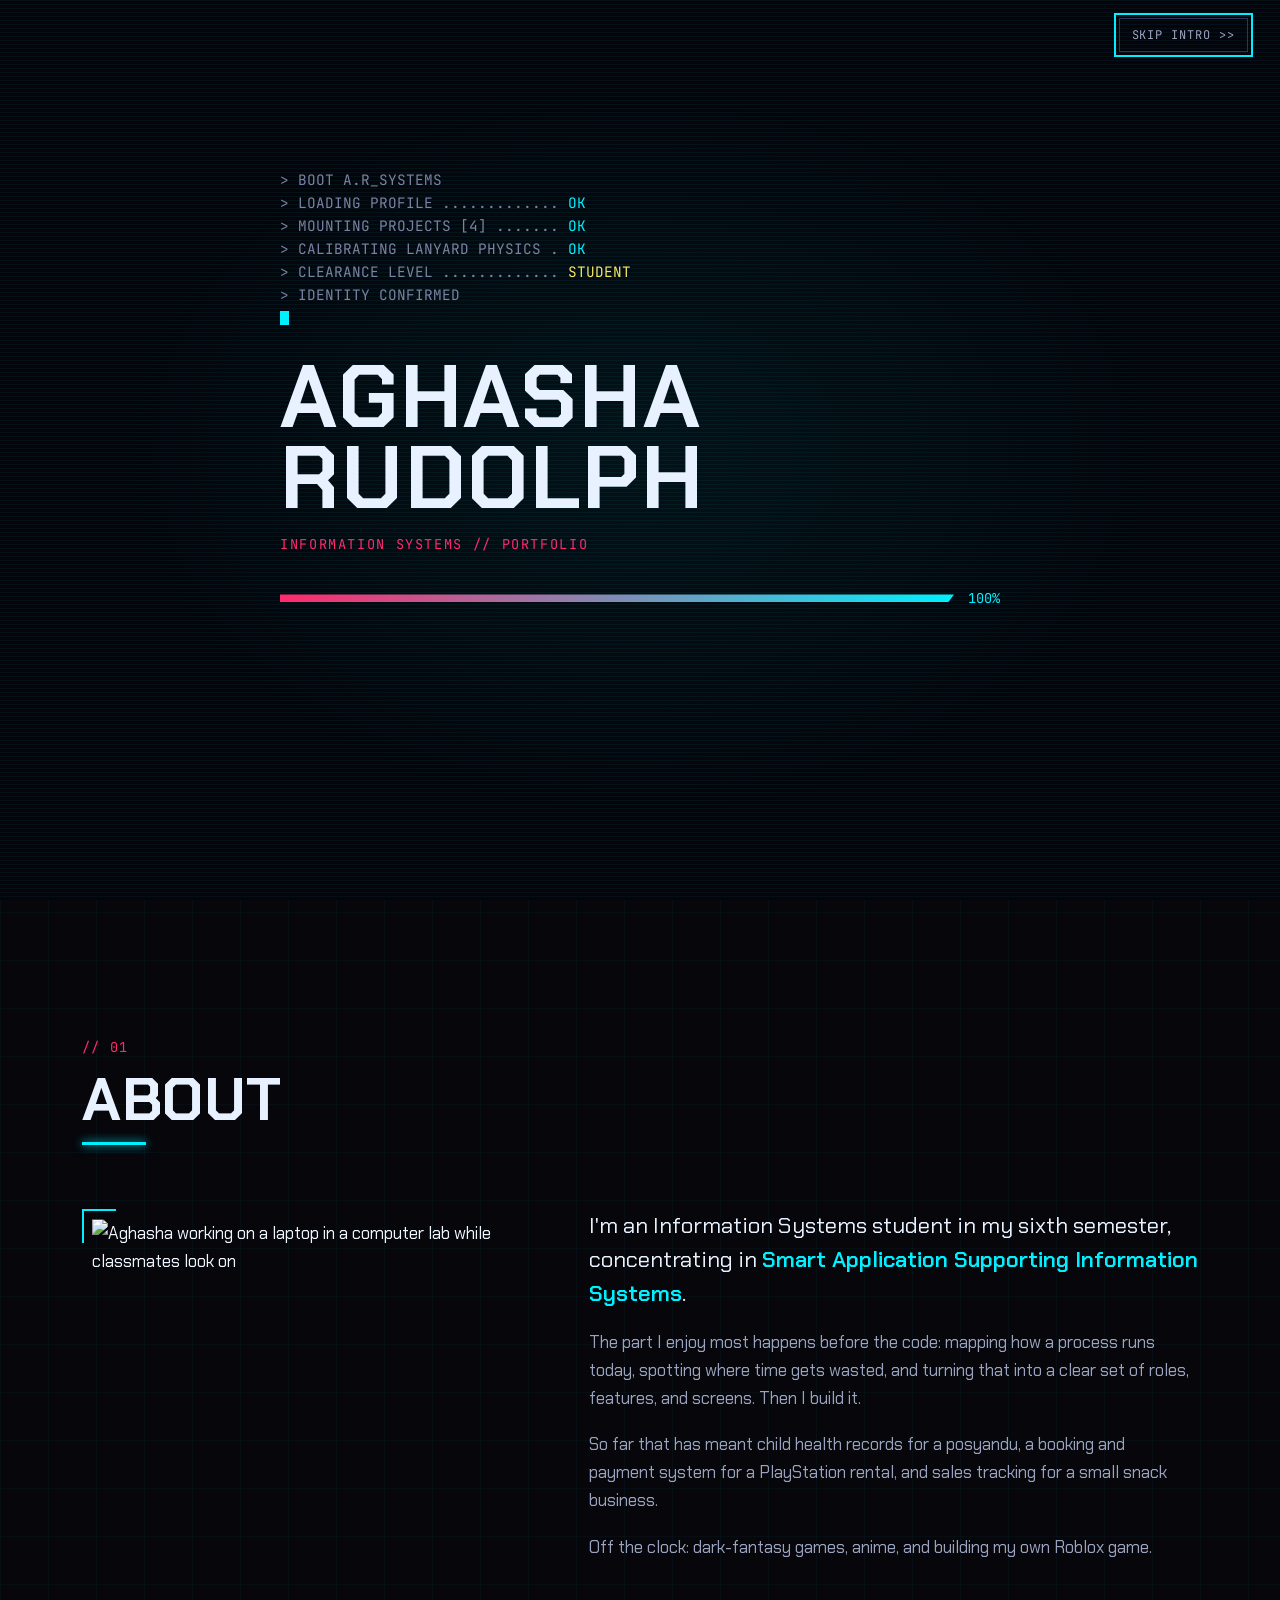
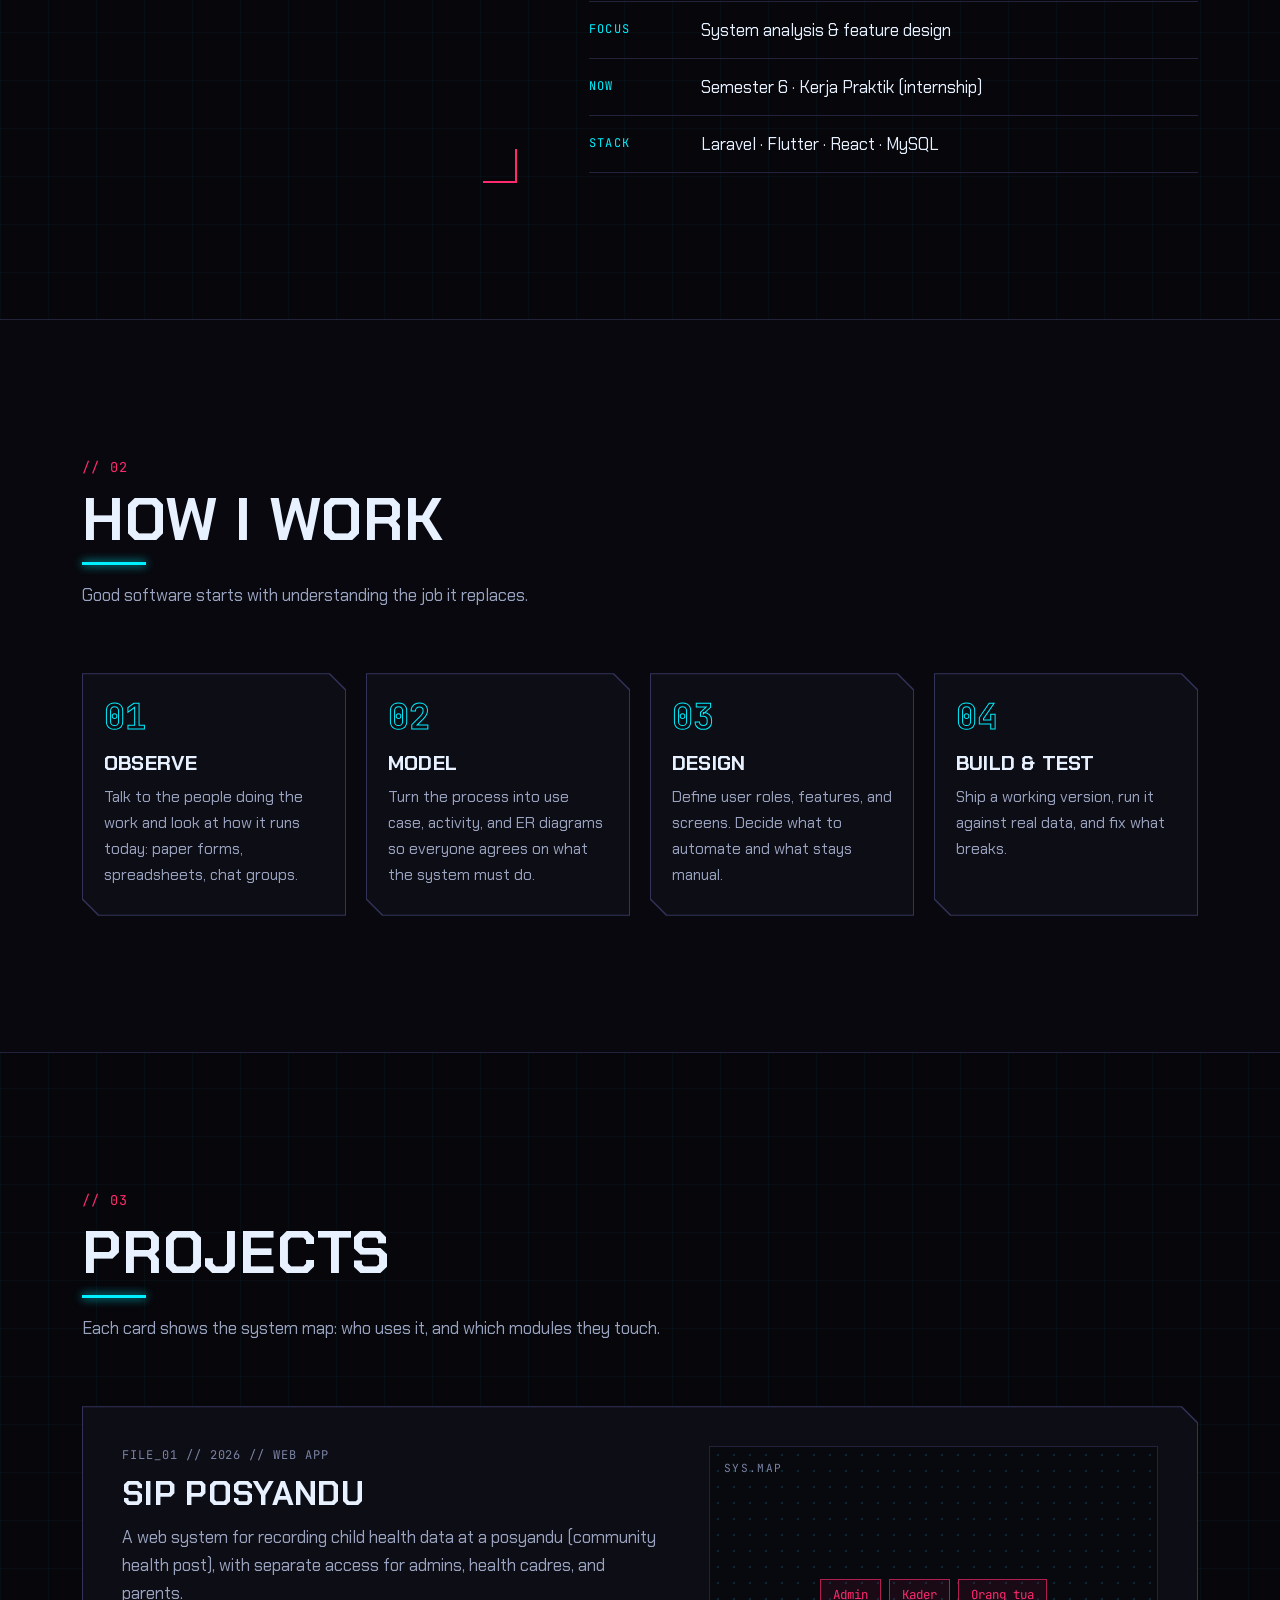
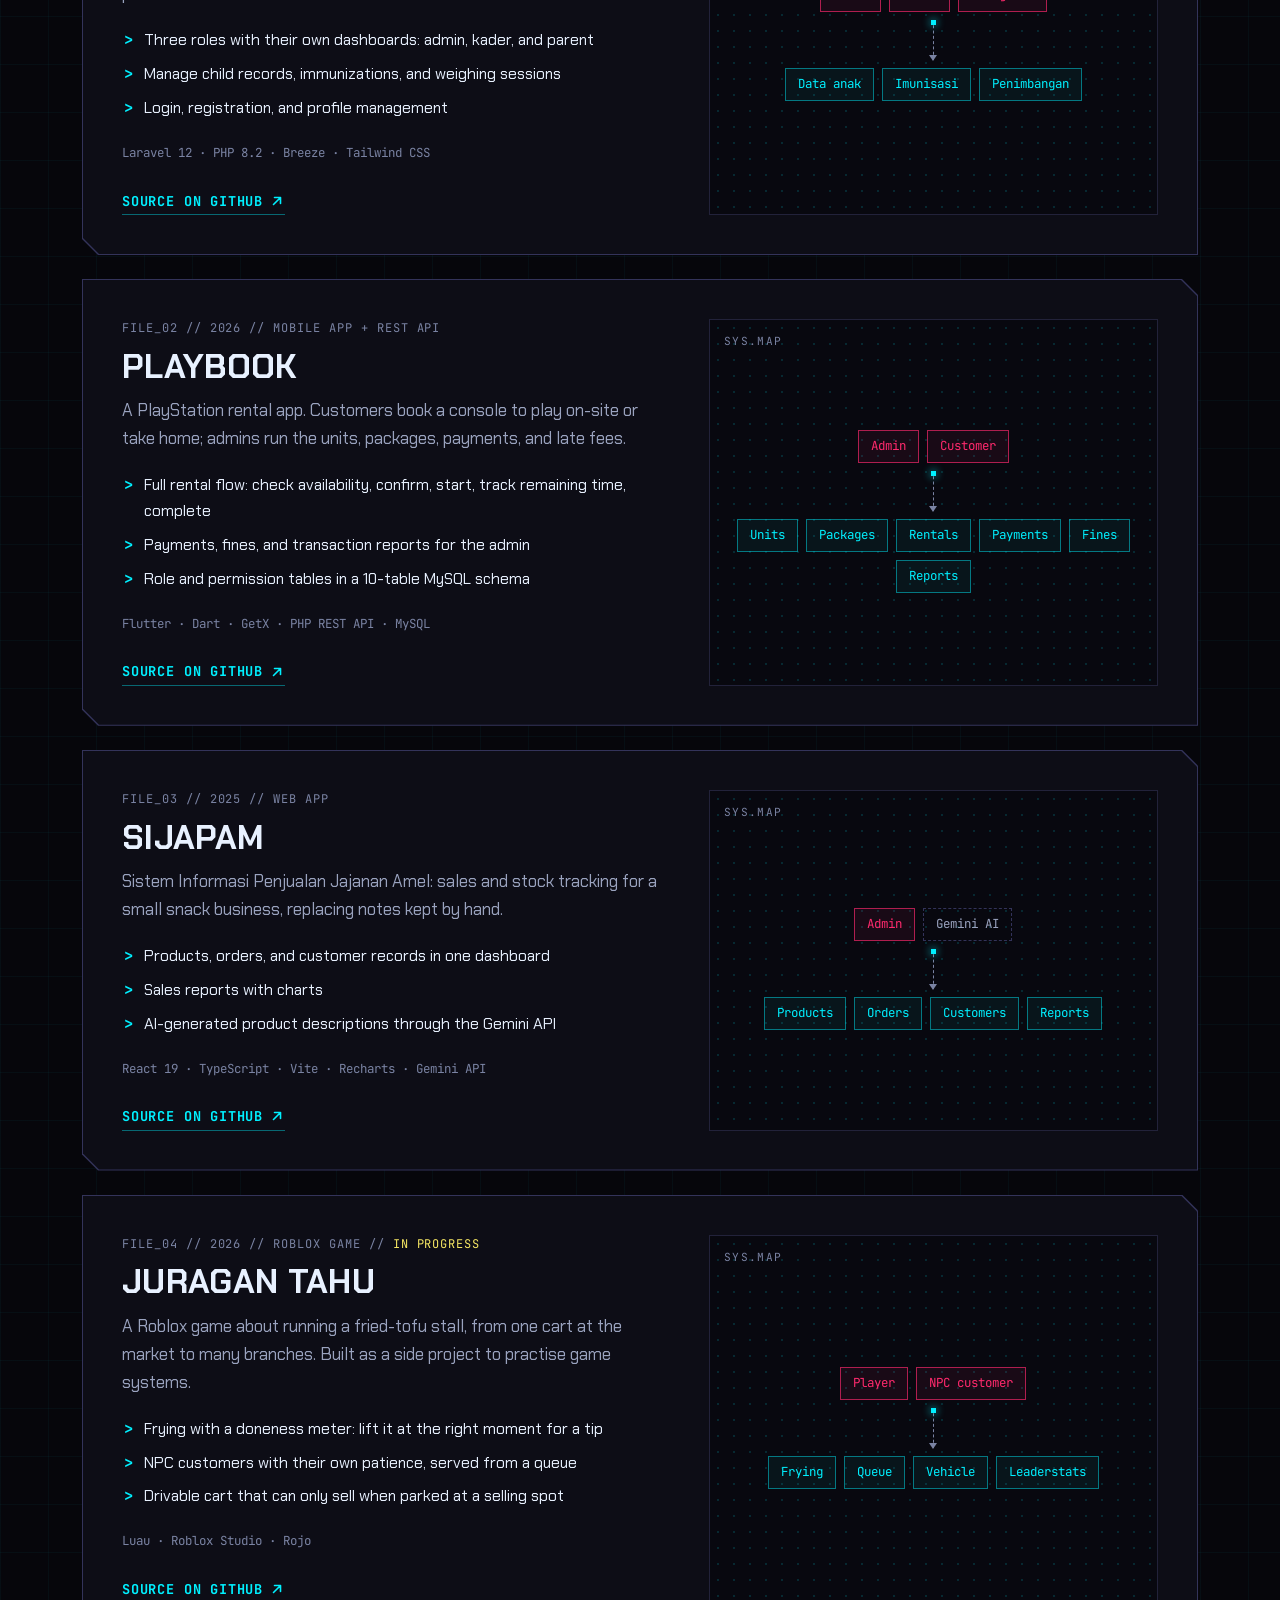
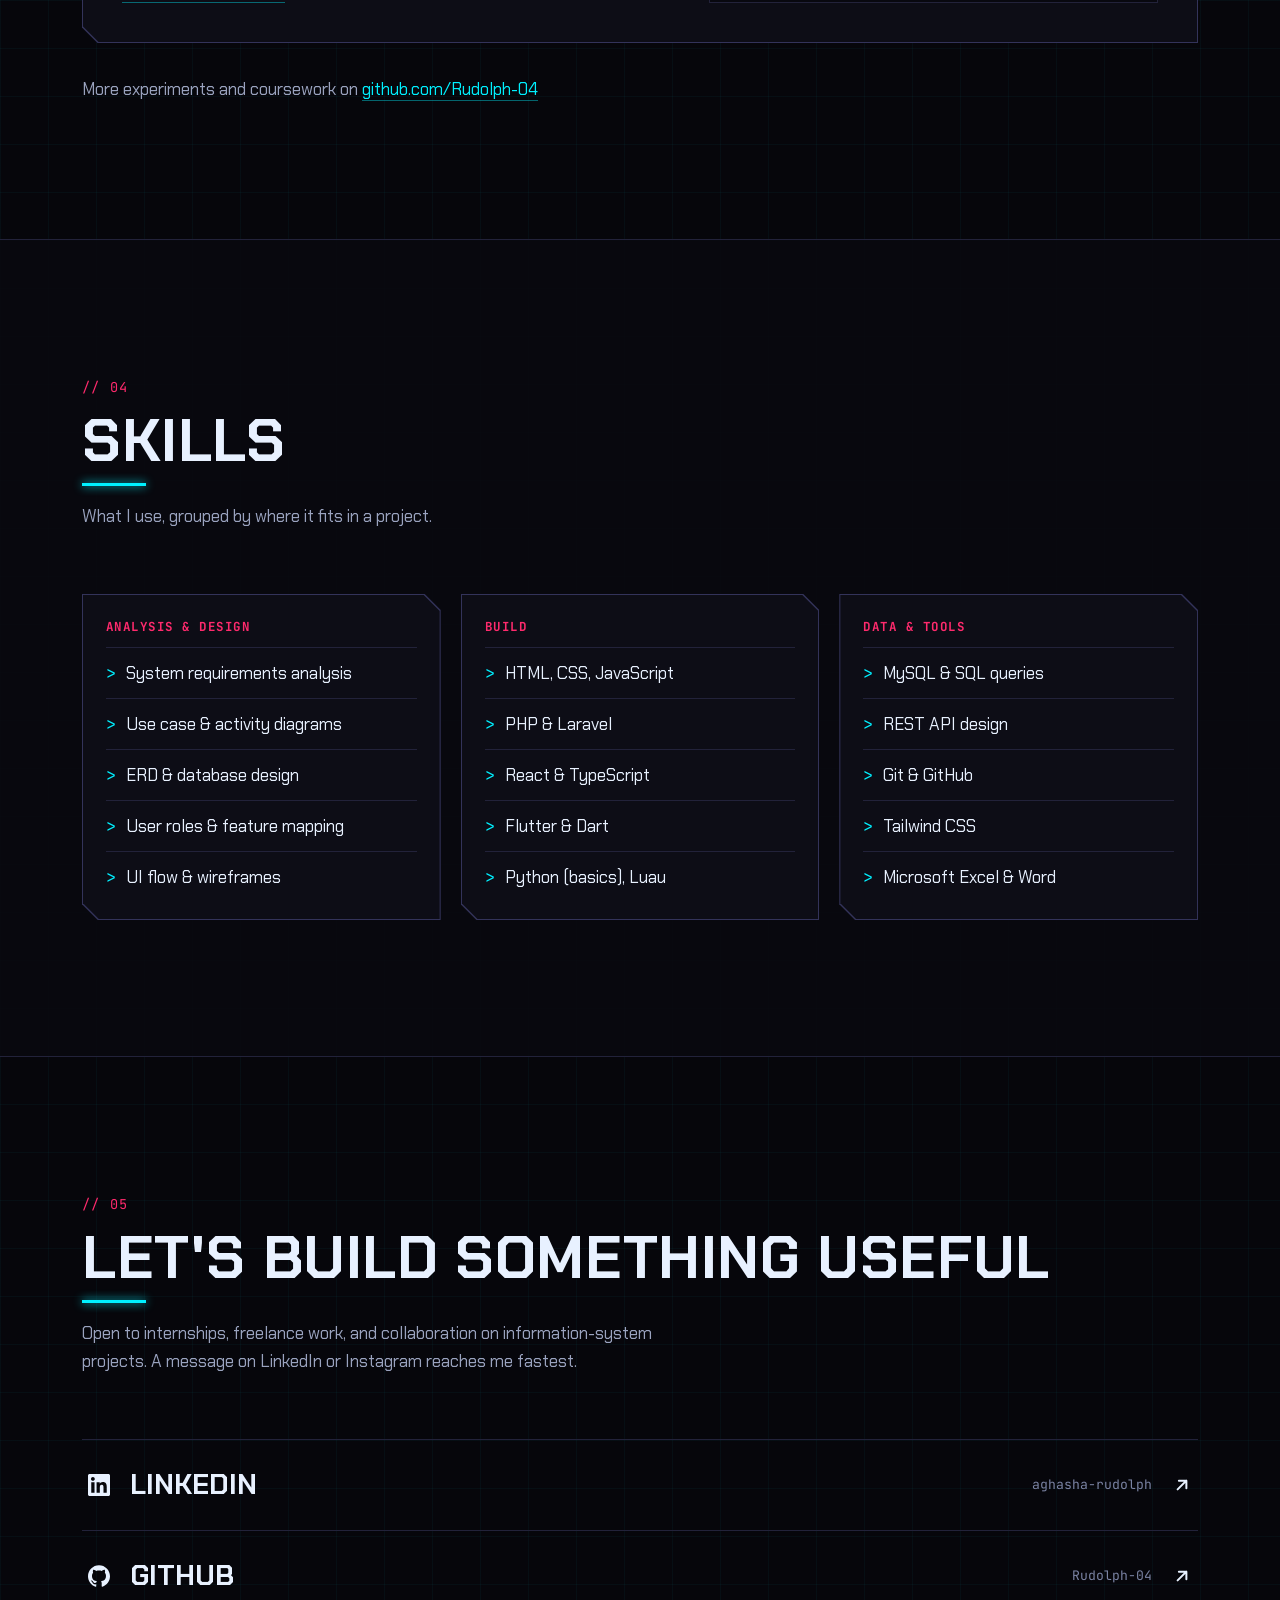
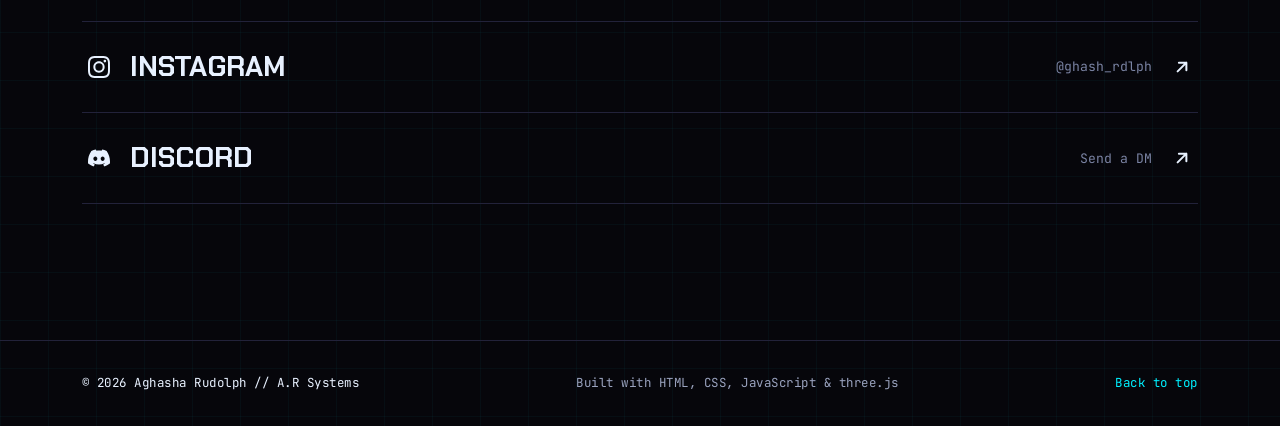
==== index.html @ a2d1e934 "kartu depan clean: foto penuh + nama saja" ====
<!DOCTYPE html>
<html lang="en">
<head>
  <meta charset="UTF-8">
  <meta name="viewport" content="width=device-width, initial-scale=1.0">
  <title>Aghasha Rudolph — Information Systems Portfolio</title>
  <meta name="description" content="Aghasha Rudolph, Information Systems student focused on system analysis and app feature design. Projects built with Laravel, Flutter, and React.">
  <meta name="theme-color" content="#06060b">

  <meta property="og:type" content="website">
  <meta property="og:title" content="Aghasha Rudolph — Information Systems Portfolio">
  <meta property="og:description" content="System analysis and app feature design. Projects built with Laravel, Flutter, and React.">
  <meta property="og:url" content="https://rudolph-04.github.io/PortoBaru/">
  <meta property="og:image" content="https://rudolph-04.github.io/PortoBaru/assets/img/og-image.png">
  <meta property="og:image:width" content="1200">
  <meta property="og:image:height" content="630">
  <meta name="twitter:card" content="summary_large_image">

  <link rel="icon" href="assets/img/favicon.svg" type="image/svg+xml">

  <link rel="preconnect" href="https://fonts.googleapis.com">
  <link rel="preconnect" href="https://fonts.gstatic.com" crossorigin>
  <link rel="stylesheet" href="https://fonts.googleapis.com/css2?family=Chakra+Petch:wght@400;500;600;700&family=JetBrains+Mono:wght@400;500;700&display=swap">

  <link rel="stylesheet" href="css/style.css">

  <!--
    Dijalankan paling awal supaya tidak ada "kedipan":
    - kelas "js"           : JavaScript aktif
    - kelas "intro-active" : tampilkan opening
    - kelas "intro-done"   : lewati opening (kalau link langsung ke section, misal #projects,
                             atau pengguna mematikan animasi di sistem operasinya)
  -->
  <script>
    (function () {
      var root = document.documentElement;
      var skip = location.hash.length > 1 ||
                 window.matchMedia('(prefers-reduced-motion: reduce)').matches;
      root.classList.add('js', skip ? 'intro-done' : 'intro-active');
      // Pengunjung yang pernah mematikan efek visual: langsung matikan dari awal
      try { if (localStorage.getItem('fx') === 'off') root.classList.add('fx-off'); } catch (e) {}
    })();
  </script>
</head>
<body>
  <a class="skip-link" href="#main">Skip to content</a>

  <!-- ============ OPENING ============ -->
  <div class="intro" id="intro" role="dialog" aria-modal="true" aria-labelledby="intro-title">
    <button class="intro-skip" id="intro-skip" type="button">Skip intro &gt;&gt;</button>

    <div class="intro-inner">
      <pre class="intro-log" id="intro-log" aria-hidden="true"></pre>

      <div class="intro-id" id="intro-id">
        <p class="intro-title" id="intro-title">
          <span class="glitch" data-text="AGHASHA">AGHASHA</span>
          <span class="glitch" data-text="RUDOLPH">RUDOLPH</span>
        </p>
        <p class="intro-sub">Information Systems // Portfolio</p>
      </div>

      <div class="intro-progress" aria-hidden="true">
        <div class="intro-bar"><span id="intro-bar-fill"></span></div>
        <span class="intro-pct" id="intro-pct">0%</span>
      </div>

      <button class="intro-enter" id="intro-enter" type="button">[ Enter portfolio ]</button>
      <p class="intro-hint" aria-hidden="true">or press Enter</p>
    </div>
  </div>

  <!-- ============ HEADER ============ -->
  <header class="site-header" id="top">
    <div class="container header-inner">
      <a class="logo" href="#top" aria-label="Aghasha Rudolph, back to top">
        A<span>.</span>R<small>Systems</small>
      </a>

      <button class="nav-toggle" id="nav-toggle" aria-expanded="false" aria-controls="site-nav" aria-label="Open menu">
        <span></span><span></span><span></span>
      </button>

      <nav class="site-nav" id="site-nav" aria-label="Main">
        <ul>
          <li><a href="#about"><i>01</i>About</a></li>
          <li><a href="#process"><i>02</i>Process</a></li>
          <li><a href="#projects"><i>03</i>Projects</a></li>
          <li><a href="#skills"><i>04</i>Skills</a></li>
          <li><a href="#contact"><i>05</i>Contact</a></li>
          <li class="fx-item">
            <button class="fx-toggle" id="fx-toggle" type="button" aria-pressed="true" title="Turn visual effects on or off">FX <span>on</span></button>
          </li>
        </ul>
      </nav>
    </div>
  </header>

  <main id="main" tabindex="-1">
    <!-- ============ HERO ============ -->
    <section class="hero" aria-labelledby="hero-title">
      <!-- Panggung kartu ID 3D. Isinya digambar oleh js/lanyard.js -->
      <div class="badge-stage">
        <canvas id="badge-canvas" tabindex="0" role="img"
                aria-label="Interactive 3D ID card of Aghasha Rudolph hanging on a lanyard. Drag it, or use the arrow keys, to swing and flip it."></canvas>

        <!-- Cadangan kalau WebGL tidak tersedia: kartu statis biasa -->
        <div class="badge-fallback" aria-hidden="true">
          <div class="fallback-card">
            <img src="assets/img/card-photo.jpg" width="800" height="1270" alt="">
            <p class="fallback-name">Aghasha<br>Rudolph</p>
          </div>
        </div>

        <p class="badge-hint" aria-hidden="true">[ Drag the card ]</p>
        <span class="badge-ruler" aria-hidden="true"></span>
      </div>

      <div class="container hero-inner">
        <div class="hero-text">
          <p class="eyebrow"><span class="dot"></span>Status: online // Information Systems</p>
          <h1 id="hero-title">
            <span class="glitch" data-text="AGHASHA">AGHASHA</span>
            <span class="glitch" data-text="RUDOLPH">RUDOLPH</span>
          </h1>
          <p class="hero-lead">
            I study how people actually work, then design the system features
            that take the busywork off their hands.
          </p>
          <p class="hero-sub">
            Information Systems student focused on system analysis, diagrams,
            and app feature design. I build with Laravel, Flutter, and React.
          </p>

          <ul class="hud">
            <li><span>Class</span>System analyst</li>
            <li><span>Level</span>Semester 06</li>
            <li><span>Track</span>Smart Application</li>
          </ul>

          <div class="hero-actions">
            <a class="btn btn-primary" href="#projects">View projects</a>
            <a class="btn btn-ghost" href="https://github.com/Rudolph-04" target="_blank" rel="noopener">
              GitHub
              <svg class="i-arrow" viewBox="0 0 16 16" aria-hidden="true"><path d="M4.5 11.5l7-7M5.5 4.5h6v6"/></svg>
            </a>
          </div>
        </div>
      </div>
    </section>

    <!-- ============ ABOUT ============ -->
    <section class="section" id="about" aria-labelledby="about-title">
      <div class="container">
        <header class="section-head reveal">
          <span class="section-num">// 01</span>
          <h2 id="about-title">About</h2>
        </header>

        <div class="about-grid">
          <figure class="about-photo reveal">
            <img src="assets/img/about.jpg" width="960" height="1280" loading="lazy"
                 alt="Aghasha working on a laptop in a computer lab while classmates look on">
          </figure>

          <div class="about-text reveal">
            <p class="about-lead">
              I'm an Information Systems student in my sixth semester, concentrating in
              <strong>Smart Application Supporting Information Systems</strong>.
            </p>
            <p>
              The part I enjoy most happens before the code: mapping how a process runs
              today, spotting where time gets wasted, and turning that into a clear set
              of roles, features, and screens. Then I build it.
            </p>
            <p>
              So far that has meant child health records for a posyandu, a booking and
              payment system for a PlayStation rental, and sales tracking for a small
              snack business.
            </p>
            <p class="muted">
              Off the clock: dark-fantasy games, anime, and building my own Roblox game.
            </p>

            <dl class="facts">
              <div><dt>Focus</dt><dd>System analysis &amp; feature design</dd></div>
              <div><dt>Now</dt><dd>Semester 6 · Kerja Praktik (internship)</dd></div>
              <div><dt>Stack</dt><dd>Laravel · Flutter · React · MySQL</dd></div>
            </dl>
          </div>
        </div>
      </div>
    </section>

    <!-- ============ PROCESS ============ -->
    <section class="section section-alt" id="process" aria-labelledby="process-title">
      <div class="container">
        <header class="section-head reveal">
          <span class="section-num">// 02</span>
          <h2 id="process-title">How I work</h2>
          <p class="section-intro">Good software starts with understanding the job it replaces.</p>
        </header>

        <ol class="steps">
          <li class="step panel reveal">
            <span class="step-num">01</span>
            <h3>Observe</h3>
            <p>Talk to the people doing the work and look at how it runs today: paper forms, spreadsheets, chat groups.</p>
          </li>
          <li class="step panel reveal">
            <span class="step-num">02</span>
            <h3>Model</h3>
            <p>Turn the process into use case, activity, and ER diagrams so everyone agrees on what the system must do.</p>
          </li>
          <li class="step panel reveal">
            <span class="step-num">03</span>
            <h3>Design</h3>
            <p>Define user roles, features, and screens. Decide what to automate and what stays manual.</p>
          </li>
          <li class="step panel reveal">
            <span class="step-num">04</span>
            <h3>Build &amp; test</h3>
            <p>Ship a working version, run it against real data, and fix what breaks.</p>
          </li>
        </ol>
      </div>
    </section>

    <!-- ============ PROJECTS ============ -->
    <section class="section" id="projects" aria-labelledby="projects-title">
      <div class="container">
        <header class="section-head reveal">
          <span class="section-num">// 03</span>
          <h2 id="projects-title">Projects</h2>
          <p class="section-intro">Each card shows the system map: who uses it, and which modules they touch.</p>
        </header>

        <div class="projects">

          <!-- Project: SIP Posyandu -->
          <article class="project panel reveal">
            <div class="project-body">
              <p class="project-meta">File_01 // 2026 // Web app</p>
              <h3>SIP Posyandu</h3>
              <p class="project-desc">
                A web system for recording child health data at a posyandu (community
                health post), with separate access for admins, health cadres, and parents.
              </p>
              <ul class="project-points">
                <li>Three roles with their own dashboards: admin, kader, and parent</li>
                <li>Manage child records, immunizations, and weighing sessions</li>
                <li>Login, registration, and profile management</li>
              </ul>
              <p class="project-stack">Laravel 12 · PHP 8.2 · Breeze · Tailwind CSS</p>
              <a class="project-link" href="https://github.com/Rudolph-04/sip-posyandu" target="_blank" rel="noopener">
                Source on GitHub
                <svg class="i-arrow" viewBox="0 0 16 16" aria-hidden="true"><path d="M4.5 11.5l7-7M5.5 4.5h6v6"/></svg>
              </a>
            </div>

            <figure class="sysmap" aria-label="System map: Admin, Kader, and Parent use the Child data, Immunization, and Weighing modules">
              <figcaption>Sys.map</figcaption>
              <div class="sysmap-row actors">
                <span class="node">Admin</span><span class="node">Kader</span><span class="node">Orang tua</span>
              </div>
              <div class="sysmap-link" aria-hidden="true"></div>
              <div class="sysmap-row modules">
                <span class="node">Data anak</span><span class="node">Imunisasi</span><span class="node">Penimbangan</span>
              </div>
            </figure>
          </article>

          <!-- Project: PlayBook -->
          <article class="project panel reveal">
            <div class="project-body">
              <p class="project-meta">File_02 // 2026 // Mobile app + REST API</p>
              <h3>PlayBook</h3>
              <p class="project-desc">
                A PlayStation rental app. Customers book a console to play on-site or take
                home; admins run the units, packages, payments, and late fees.
              </p>
              <ul class="project-points">
                <li>Full rental flow: check availability, confirm, start, track remaining time, complete</li>
                <li>Payments, fines, and transaction reports for the admin</li>
                <li>Role and permission tables in a 10-table MySQL schema</li>
              </ul>
              <p class="project-stack">Flutter · Dart · GetX · PHP REST API · MySQL</p>
              <a class="project-link" href="https://github.com/Rudolph-04/playbook_lib" target="_blank" rel="noopener">
                Source on GitHub
                <svg class="i-arrow" viewBox="0 0 16 16" aria-hidden="true"><path d="M4.5 11.5l7-7M5.5 4.5h6v6"/></svg>
              </a>
            </div>

            <figure class="sysmap" aria-label="System map: Admin and Customer use the Units, Packages, Rentals, Payments, Fines, and Reports modules">
              <figcaption>Sys.map</figcaption>
              <div class="sysmap-row actors">
                <span class="node">Admin</span><span class="node">Customer</span>
              </div>
              <div class="sysmap-link" aria-hidden="true"></div>
              <div class="sysmap-row modules">
                <span class="node">Units</span><span class="node">Packages</span><span class="node">Rentals</span>
                <span class="node">Payments</span><span class="node">Fines</span><span class="node">Reports</span>
              </div>
            </figure>
          </article>

          <!-- Project: SIJAPAM -->
          <article class="project panel reveal">
            <div class="project-body">
              <p class="project-meta">File_03 // 2025 // Web app</p>
              <h3>SIJAPAM</h3>
              <p class="project-desc">
                Sistem Informasi Penjualan Jajanan Amel: sales and stock tracking for a
                small snack business, replacing notes kept by hand.
              </p>
              <ul class="project-points">
                <li>Products, orders, and customer records in one dashboard</li>
                <li>Sales reports with charts</li>
                <li>AI-generated product descriptions through the Gemini API</li>
              </ul>
              <p class="project-stack">React 19 · TypeScript · Vite · Recharts · Gemini API</p>
              <a class="project-link" href="https://github.com/Rudolph-04/gudang-inventory" target="_blank" rel="noopener">
                Source on GitHub
                <svg class="i-arrow" viewBox="0 0 16 16" aria-hidden="true"><path d="M4.5 11.5l7-7M5.5 4.5h6v6"/></svg>
              </a>
            </div>

            <figure class="sysmap" aria-label="System map: Admin uses the Products, Orders, Customers, and Reports modules, with Gemini AI connected to Products">
              <figcaption>Sys.map</figcaption>
              <div class="sysmap-row actors">
                <span class="node">Admin</span><span class="node node-ext">Gemini AI</span>
              </div>
              <div class="sysmap-link" aria-hidden="true"></div>
              <div class="sysmap-row modules">
                <span class="node">Products</span><span class="node">Orders</span>
                <span class="node">Customers</span><span class="node">Reports</span>
              </div>
            </figure>
          </article>

          <!-- Project: Juragan Tahu -->
          <article class="project panel reveal">
            <div class="project-body">
              <p class="project-meta">File_04 // 2026 // Roblox game // <span class="wip">In progress</span></p>
              <h3>Juragan Tahu</h3>
              <p class="project-desc">
                A Roblox game about running a fried-tofu stall, from one cart at the market
                to many branches. Built as a side project to practise game systems.
              </p>
              <ul class="project-points">
                <li>Frying with a doneness meter: lift it at the right moment for a tip</li>
                <li>NPC customers with their own patience, served from a queue</li>
                <li>Drivable cart that can only sell when parked at a selling spot</li>
              </ul>
              <p class="project-stack">Luau · Roblox Studio · Rojo</p>
              <a class="project-link" href="https://github.com/Rudolph-04/RObelox" target="_blank" rel="noopener">
                Source on GitHub
                <svg class="i-arrow" viewBox="0 0 16 16" aria-hidden="true"><path d="M4.5 11.5l7-7M5.5 4.5h6v6"/></svg>
              </a>
            </div>

            <figure class="sysmap" aria-label="System map: Player and NPC customers interact with the Frying, Queue, Vehicle, and Leaderstats systems">
              <figcaption>Sys.map</figcaption>
              <div class="sysmap-row actors">
                <span class="node">Player</span><span class="node">NPC customer</span>
              </div>
              <div class="sysmap-link" aria-hidden="true"></div>
              <div class="sysmap-row modules">
                <span class="node">Frying</span><span class="node">Queue</span>
                <span class="node">Vehicle</span><span class="node">Leaderstats</span>
              </div>
            </figure>
          </article>

        </div>

        <p class="projects-more reveal">
          More experiments and coursework on
          <a href="https://github.com/Rudolph-04" target="_blank" rel="noopener">github.com/Rudolph-04</a>
        </p>
      </div>
    </section>

    <!-- ============ SKILLS ============ -->
    <section class="section section-alt" id="skills" aria-labelledby="skills-title">
      <div class="container">
        <header class="section-head reveal">
          <span class="section-num">// 04</span>
          <h2 id="skills-title">Skills</h2>
          <p class="section-intro">What I use, grouped by where it fits in a project.</p>
        </header>

        <div class="skills">
          <div class="skill-group panel reveal">
            <h3>Analysis &amp; design</h3>
            <ul>
              <li>System requirements analysis</li>
              <li>Use case &amp; activity diagrams</li>
              <li>ERD &amp; database design</li>
              <li>User roles &amp; feature mapping</li>
              <li>UI flow &amp; wireframes</li>
            </ul>
          </div>
          <div class="skill-group panel reveal">
            <h3>Build</h3>
            <ul>
              <li>HTML, CSS, JavaScript</li>
              <li>PHP &amp; Laravel</li>
              <li>React &amp; TypeScript</li>
              <li>Flutter &amp; Dart</li>
              <li>Python (basics), Luau</li>
            </ul>
          </div>
          <div class="skill-group panel reveal">
            <h3>Data &amp; tools</h3>
            <ul>
              <li>MySQL &amp; SQL queries</li>
              <li>REST API design</li>
              <li>Git &amp; GitHub</li>
              <li>Tailwind CSS</li>
              <li>Microsoft Excel &amp; Word</li>
            </ul>
          </div>
        </div>
      </div>
    </section>

    <!-- ============ CONTACT ============ -->
    <section class="section contact" id="contact" aria-labelledby="contact-title">
      <div class="container">
        <header class="section-head reveal">
          <span class="section-num">// 05</span>
          <h2 id="contact-title">Let's build something useful</h2>
          <p class="section-intro">
            Open to internships, freelance work, and collaboration on information-system
            projects. A message on LinkedIn or Instagram reaches me fastest.
          </p>
        </header>

        <ul class="contact-list reveal">
          <li>
            <a href="https://www.linkedin.com/in/aghasha-rudolph-23bb78292" target="_blank" rel="noopener">
              <svg class="i-brand" viewBox="0 0 24 24" aria-hidden="true"><path d="M20.447 20.452h-3.554v-5.569c0-1.328-.027-3.037-1.852-3.037-1.853 0-2.136 1.445-2.136 2.939v5.667H9.351V9h3.414v1.561h.046c.477-.9 1.637-1.85 3.37-1.85 3.601 0 4.267 2.37 4.267 5.455v6.286zM5.337 7.433c-1.144 0-2.063-.926-2.063-2.065 0-1.138.92-2.063 2.063-2.063 1.14 0 2.064.925 2.064 2.063 0 1.139-.925 2.065-2.064 2.065zm1.782 13.019H3.555V9h3.564v11.452zM22.225 0H1.771C.792 0 0 .774 0 1.729v20.542C0 23.227.792 24 1.771 24h20.451C23.2 24 24 23.227 24 22.271V1.729C24 .774 23.2 0 22.222 0h.003z"/></svg>
              <span class="contact-name">LinkedIn</span>
              <span class="contact-handle">aghasha-rudolph</span>
              <svg class="i-arrow" viewBox="0 0 16 16" aria-hidden="true"><path d="M4.5 11.5l7-7M5.5 4.5h6v6"/></svg>
            </a>
          </li>
          <li>
            <a href="https://github.com/Rudolph-04" target="_blank" rel="noopener">
              <svg class="i-brand" viewBox="0 0 24 24" aria-hidden="true"><path d="M12 .297c-6.63 0-12 5.373-12 12 0 5.303 3.438 9.8 8.205 11.385.6.113.82-.258.82-.577 0-.285-.01-1.04-.015-2.04-3.338.724-4.042-1.61-4.042-1.61C4.422 18.07 3.633 17.7 3.633 17.7c-1.087-.744.084-.729.084-.729 1.205.084 1.838 1.236 1.838 1.236 1.07 1.835 2.809 1.305 3.495.998.108-.776.417-1.305.76-1.605-2.665-.3-5.466-1.332-5.466-5.93 0-1.31.465-2.38 1.235-3.22-.135-.303-.54-1.523.105-3.176 0 0 1.005-.322 3.3 1.23.96-.267 1.98-.399 3-.405 1.02.006 2.04.138 3 .405 2.28-1.552 3.285-1.23 3.285-1.23.645 1.653.24 2.873.12 3.176.765.84 1.23 1.91 1.23 3.22 0 4.61-2.805 5.625-5.475 5.92.42.36.81 1.096.81 2.22 0 1.606-.015 2.896-.015 3.286 0 .315.21.69.825.57C20.565 22.092 24 17.592 24 12.297c0-6.627-5.373-12-12-12"/></svg>
              <span class="contact-name">GitHub</span>
              <span class="contact-handle">Rudolph-04</span>
              <svg class="i-arrow" viewBox="0 0 16 16" aria-hidden="true"><path d="M4.5 11.5l7-7M5.5 4.5h6v6"/></svg>
            </a>
          </li>
          <li>
            <a href="https://www.instagram.com/ghash_rdlph/" target="_blank" rel="noopener">
              <svg class="i-brand" viewBox="0 0 24 24" aria-hidden="true"><path d="M7.0301.084c-1.2768.0602-2.1487.264-2.911.5634-.7888.3075-1.4575.72-2.1228 1.3877-.6652.6677-1.075 1.3368-1.3802 2.127-.2954.7638-.4956 1.6365-.552 2.914-.0564 1.2775-.0689 1.6882-.0626 4.947.0062 3.2586.0206 3.6671.0825 4.9473.061 1.2765.264 2.1482.5635 2.9107.308.7889.72 1.4573 1.388 2.1228.6679.6655 1.3365 1.0743 2.1285 1.38.7632.295 1.6361.4961 2.9134.552 1.2773.056 1.6884.069 4.9462.0627 3.2578-.0062 3.668-.0207 4.9478-.0814 1.28-.0607 2.147-.2652 2.9098-.5633.7889-.3086 1.4578-.72 2.1228-1.3881.665-.6682 1.0745-1.3378 1.3795-2.1284.2957-.7632.4966-1.636.552-2.9124.056-1.2809.0692-1.6898.063-4.948-.0063-3.2583-.021-3.6668-.0817-4.9465-.0607-1.2797-.264-2.1487-.5633-2.9117-.3084-.7889-.72-1.4568-1.3876-2.1228C21.2982 1.33 20.628.9208 19.8378.6165 19.074.321 18.2017.1197 16.9244.0645 15.6471.0093 15.236-.005 11.977.0014 8.718.0076 8.31.0215 7.0301.0839m.1402 21.6932c-1.17-.0509-1.8053-.2453-2.2287-.408-.5606-.216-.96-.4771-1.3819-.895-.422-.4178-.6811-.8186-.9-1.378-.1644-.4234-.3624-1.058-.4171-2.228-.0595-1.2645-.072-1.6442-.079-4.848-.007-3.2037.0053-3.583.0607-4.848.05-1.169.2456-1.805.408-2.2282.216-.5613.4762-.96.895-1.3816.4188-.4217.8184-.6814 1.3783-.9003.423-.1651 1.0575-.3614 2.227-.4171 1.2655-.06 1.6447-.072 4.848-.079 3.2033-.007 3.5835.005 4.8495.0608 1.169.0508 1.8053.2445 2.228.408.5608.216.96.4754 1.3816.895.4217.4194.6816.8176.9005 1.3787.1653.4217.3617 1.056.4169 2.2263.0602 1.2655.0739 1.645.0796 4.848.0058 3.203-.0055 3.5834-.061 4.848-.051 1.17-.245 1.8055-.408 2.2294-.216.5604-.4763.96-.8954 1.3814-.419.4215-.8181.6811-1.3783.9-.4224.1649-1.0577.3617-2.2262.4174-1.2656.0595-1.6448.072-4.8493.079-3.2045.007-3.5825-.006-4.848-.0608M16.953 5.5864A1.44 1.44 0 1 0 18.39 4.144a1.44 1.44 0 0 0-1.437 1.4424M5.8385 12.012c.0067 3.4032 2.7706 6.1557 6.173 6.1493 3.4026-.0065 6.157-2.7701 6.1506-6.1733-.0065-3.4032-2.771-6.1565-6.174-6.1498-3.403.0067-6.156 2.771-6.1496 6.1738M8 12.0077a4 4 0 1 1 4.008 3.9921A3.9996 3.9996 0 0 1 8 12.0077"/></svg>
              <span class="contact-name">Instagram</span>
              <span class="contact-handle">@ghash_rdlph</span>
              <svg class="i-arrow" viewBox="0 0 16 16" aria-hidden="true"><path d="M4.5 11.5l7-7M5.5 4.5h6v6"/></svg>
            </a>
          </li>
          <li>
            <a href="https://discord.com/users/787335381929820161" target="_blank" rel="noopener">
              <svg class="i-brand" viewBox="0 0 24 24" aria-hidden="true"><path d="M20.317 4.3698a19.7913 19.7913 0 00-4.8851-1.5152.0741.0741 0 00-.0785.0371c-.211.3753-.4447.8648-.6083 1.2495-1.8447-.2762-3.68-.2762-5.4868 0-.1636-.3933-.4058-.8742-.6177-1.2495a.077.077 0 00-.0785-.037 19.7363 19.7363 0 00-4.8852 1.515.0699.0699 0 00-.0321.0277C.5334 9.0458-.319 13.5799.0992 18.0578a.0824.0824 0 00.0312.0561c2.0528 1.5076 4.0413 2.4228 5.9929 3.0294a.0777.0777 0 00.0842-.0276c.4616-.6304.8731-1.2952 1.226-1.9942a.076.076 0 00-.0416-.1057c-.6528-.2476-1.2743-.5495-1.8722-.8923a.077.077 0 01-.0076-.1277c.1258-.0943.2517-.1923.3718-.2914a.0743.0743 0 01.0776-.0105c3.9278 1.7933 8.18 1.7933 12.0614 0a.0739.0739 0 01.0785.0095c.1202.099.246.1981.3728.2924a.077.077 0 01-.0066.1276 12.2986 12.2986 0 01-1.873.8914.0766.0766 0 00-.0407.1067c.3604.698.7719 1.3628 1.225 1.9932a.076.076 0 00.0842.0286c1.961-.6067 3.9495-1.5219 6.0023-3.0294a.077.077 0 00.0313-.0552c.5004-5.177-.8382-9.6739-3.5485-13.6604a.061.061 0 00-.0312-.0286zM8.02 15.3312c-1.1825 0-2.1569-1.0857-2.1569-2.419 0-1.3332.9555-2.4189 2.157-2.4189 1.2108 0 2.1757 1.0952 2.1568 2.419 0 1.3332-.9555 2.4189-2.1569 2.4189zm7.9748 0c-1.1825 0-2.1569-1.0857-2.1569-2.419 0-1.3332.9554-2.4189 2.1569-2.4189 1.2108 0 2.1757 1.0952 2.1568 2.419 0 1.3332-.946 2.4189-2.1568 2.4189Z"/></svg>
              <span class="contact-name">Discord</span>
              <span class="contact-handle">Send a DM</span>
              <svg class="i-arrow" viewBox="0 0 16 16" aria-hidden="true"><path d="M4.5 11.5l7-7M5.5 4.5h6v6"/></svg>
            </a>
          </li>
        </ul>
      </div>
    </section>
  </main>

  <!-- ============ FOOTER ============ -->
  <footer class="site-footer">
    <div class="container footer-inner">
      <p>&copy; <span id="year">2026</span> Aghasha Rudolph // A.R Systems</p>
      <p class="muted">Built with HTML, CSS, JavaScript &amp; three.js</p>
      <a class="to-top" href="#top">Back to top</a>
    </div>
  </footer>

  <script src="js/main.js" defer></script>
  <script type="module" src="js/lanyard.js"></script>
</body>
</html>
---- css/style.css ----
/* ==========================================================================
   Portfolio Aghasha Rudolph — tema cyberpunk
   1. Token (warna, font, ukuran)      6. Hero + panggung kartu 3D
   2. Reset & dasar                    7. Section umum
   3. Utilitas (panel bersudut, glitch) 8. About, Process, Projects, Skills, Contact
   4. Opening (intro)                  9. Footer, animasi reveal
   5. Header & navigasi               10. Responsive & reduced motion
   ========================================================================== */

/* 1. TOKEN ---------------------------------------------------------------- */
:root {
  --bg: #06060b;
  --bg-alt: #09090f;
  --panel: #0d0d16;
  --panel-2: #13131f;
  --line: #22223a;
  --line-2: #33335a;

  --text: #e8f1ff;
  --muted: #9aa3bf;
  --dim: #7a83a3;

  --cyan: #00f0ff;
  --cyan-soft: rgba(0, 240, 255, 0.14);
  --magenta: #ff2a6d;
  --yellow: #f5e663;
  --ink: #001417;

  --font-display: "Chakra Petch", "Segoe UI", system-ui, sans-serif;
  --font-mono: "JetBrains Mono", ui-monospace, Menlo, Consolas, monospace;

  /* Potongan sudut miring khas cyberpunk */
  --cut: 16px;
  --chamfer: polygon(0 0, calc(100% - var(--cut)) 0, 100% var(--cut), 100% 100%, var(--cut) 100%, 0 calc(100% - var(--cut)));

  --header-h: 68px;
  --gutter: clamp(16px, 4vw, 32px);
  --ease: cubic-bezier(.2, .7, .2, 1);

  color-scheme: dark;
}

/* 2. RESET & DASAR -------------------------------------------------------- */
*,
*::before,
*::after {
  box-sizing: border-box;
  margin: 0;
  padding: 0;
}

html {
  scroll-behavior: smooth;
  scroll-padding-top: calc(var(--header-h) + 8px);
  -webkit-text-size-adjust: 100%;
}

/* Saat opening tampil, halaman di belakangnya tidak bisa di-scroll */
html.intro-active {
  overflow: hidden;
}

body {
  background-color: var(--bg);
  /* Grid tipis di seluruh halaman */
  background-image:
    linear-gradient(rgba(0, 240, 255, .035) 1px, transparent 1px),
    linear-gradient(90deg, rgba(0, 240, 255, .035) 1px, transparent 1px);
  background-size: 48px 48px;
  color: var(--text);
  font-family: var(--font-display);
  font-size: 1.0625rem;
  line-height: 1.65;
  -webkit-font-smoothing: antialiased;
  overflow-x: hidden;
}

/* Efek scanline layar CRT, sangat tipis supaya tidak mengganggu baca */
body::after {
  content: "";
  position: fixed;
  inset: 0;
  z-index: 400;
  pointer-events: none;
  background: repeating-linear-gradient(to bottom, rgba(255, 255, 255, .022) 0 1px, transparent 1px 3px);
}

img {
  display: block;
  max-width: 100%;
  height: auto;
}

a {
  color: inherit;
  text-decoration: none;
}

ul,
ol {
  list-style: none;
}

h1,
h2,
h3 {
  font-family: var(--font-display);
  font-weight: 700;
  line-height: 1.05;
  letter-spacing: 0.01em;
  text-transform: uppercase;
}

strong {
  font-weight: 600;
  color: var(--cyan);
}

::selection {
  background: var(--magenta);
  color: #fff;
}

:focus-visible {
  outline: 2px solid var(--cyan);
  outline-offset: 3px;
}

main:focus {
  outline: none;
}

.container {
  width: 100%;
  max-width: 1180px;
  margin-inline: auto;
  padding-inline: var(--gutter);
}

.muted {
  color: var(--muted);
}

.skip-link {
  position: absolute;
  left: 16px;
  top: -60px;
  z-index: 700;
  padding: 10px 16px;
  background: var(--cyan);
  color: var(--ink);
  font-weight: 700;
}

.skip-link:focus {
  top: 12px;
}

/* 3. UTILITAS ------------------------------------------------------------- */

/* Panel bersudut miring dengan garis tepi.
   Trik: elemen diberi warna garis, lalu ::before mengisi bagian dalam 1px lebih kecil. */
.panel {
  position: relative;
  background: var(--line-2);
  clip-path: var(--chamfer);
  transition: background-color .3s;
}

.panel::before {
  content: "";
  position: absolute;
  inset: 1px;
  background: var(--panel);
  clip-path: var(--chamfer);
}

.panel > * {
  position: relative;
}

.panel:hover {
  background: rgba(0, 240, 255, .55);
}

/* Teks glitch: dua salinan teks (cyan & magenta) yang sesekali bergeser */
.glitch {
  position: relative;
  display: block;
}

.glitch::before,
.glitch::after {
  content: attr(data-text);
  position: absolute;
  inset: 0;
  opacity: 0;
  pointer-events: none;
}

.glitch::before {
  color: var(--cyan);
  animation: glitch-a 4s steps(1) infinite;
}

.glitch::after {
  color: var(--magenta);
  animation: glitch-b 4s steps(1) infinite;
}

.glitch + .glitch::before,
.glitch + .glitch::after {
  animation-delay: .35s;
}

@keyframes glitch-a {
  0%, 89%, 100% { opacity: 0; transform: none; clip-path: none; }
  90% { opacity: .9; transform: translate(-4px, 1px); clip-path: inset(10% 0 55% 0); }
  92% { opacity: .9; transform: translate(3px, -1px); clip-path: inset(60% 0 8% 0); }
  94% { opacity: .9; transform: translate(-2px, 0);   clip-path: inset(30% 0 40% 0); }
  96% { opacity: 0; }
}

@keyframes glitch-b {
  0%, 89%, 100% { opacity: 0; transform: none; clip-path: none; }
  91% { opacity: .9; transform: translate(4px, 0);   clip-path: inset(45% 0 25% 0); }
  93% { opacity: .9; transform: translate(-3px, 1px); clip-path: inset(5% 0 70% 0); }
  95% { opacity: .9; transform: translate(2px, -1px); clip-path: inset(70% 0 5% 0); }
  97% { opacity: 0; }
}

/* Tombol */
.btn {
  display: inline-flex;
  align-items: center;
  gap: 8px;
  min-height: 48px;
  padding: 12px 24px;
  font-family: var(--font-mono);
  font-weight: 700;
  font-size: .9rem;
  letter-spacing: .08em;
  text-transform: uppercase;
  clip-path: polygon(0 0, calc(100% - 12px) 0, 100% 12px, 100% 100%, 12px 100%, 0 calc(100% - 12px));
  transition: background-color .2s, color .2s, transform .2s var(--ease);
}

.btn:active {
  transform: translateY(1px);
}

.btn-primary {
  background: var(--cyan);
  color: var(--ink);
}

.btn-primary:hover {
  background: #7ff8ff;
}

.btn-ghost {
  background: var(--magenta);
  color: var(--text);
  position: relative;
}

.btn-ghost::before {
  content: "";
  position: absolute;
  inset: 1.5px;
  background: var(--bg);
  clip-path: inherit;
  z-index: -1;
  transition: background-color .2s;
}

.btn-ghost {
  isolation: isolate;
}

.btn-ghost:hover::before {
  background: rgba(255, 42, 109, .16);
}

.i-arrow {
  width: 16px;
  height: 16px;
  flex: none;
  fill: none;
  stroke: currentColor;
  stroke-width: 1.6;
  stroke-linecap: round;
  stroke-linejoin: round;
  transition: transform .2s var(--ease);
}

a:hover .i-arrow {
  transform: translate(2px, -2px);
}

.i-brand {
  width: 22px;
  height: 22px;
  flex: none;
  fill: currentColor;
}

/* 4. OPENING (INTRO) ------------------------------------------------------ */
.intro {
  display: none;
}

.js.intro-active .intro {
  position: fixed;
  inset: 0;
  z-index: 600;
  display: grid;
  place-items: center;
  padding: 24px var(--gutter);
  background:
    radial-gradient(ellipse at center, rgba(0, 240, 255, .06), transparent 60%),
    linear-gradient(rgba(0, 240, 255, .05) 1px, transparent 1px) 0 0 / 100% 4px,
    #04040a;
  overflow: hidden;
}

/* Animasi keluar: seperti layar TV tabung yang dimatikan */
.intro.is-leaving {
  animation: crt-off .65s cubic-bezier(.7, 0, .3, 1) forwards;
}

@keyframes crt-off {
  0%   { transform: scale(1, 1);     filter: brightness(1); }
  55%  { transform: scale(1, .006);  filter: brightness(2.5); }
  100% { transform: scale(0, .006);  filter: brightness(4); opacity: 0; }
}

.intro-inner {
  width: 100%;
  max-width: 720px;
}

.intro-log {
  min-height: 9.5em;
  margin-bottom: 28px;
  font-family: var(--font-mono);
  font-size: clamp(.75rem, 2.4vw, .9rem);
  line-height: 1.6;
  color: var(--dim);
  white-space: pre-wrap;
}

.intro-log .ok {
  color: var(--cyan);
}

.intro-log .warn {
  color: var(--yellow);
}

.intro-log .caret {
  display: inline-block;
  width: .6em;
  height: 1em;
  vertical-align: -0.15em;
  background: var(--cyan);
  animation: blink 1s steps(1) infinite;
}

@keyframes blink {
  50% { opacity: 0; }
}

.intro-id {
  opacity: 0;
  transform: translateY(10px);
  transition: opacity .5s, transform .5s var(--ease);
}

.intro.is-identified .intro-id {
  opacity: 1;
  transform: none;
}

.intro-title {
  font-weight: 700;
  font-size: clamp(2.6rem, 11vw, 5.5rem);
  line-height: .92;
  letter-spacing: .02em;
  text-transform: uppercase;
}

.intro-sub {
  margin-top: 14px;
  font-family: var(--font-mono);
  font-size: .85rem;
  letter-spacing: .12em;
  text-transform: uppercase;
  color: var(--magenta);
}

.intro-progress {
  display: flex;
  align-items: center;
  gap: 14px;
  margin-top: 32px;
}

.intro-bar {
  flex: 1;
  height: 8px;
  background: var(--line);
  clip-path: polygon(0 0, 100% 0, calc(100% - 6px) 100%, 0 100%);
}

.intro-bar span {
  display: block;
  height: 100%;
  width: 0;
  background: linear-gradient(90deg, var(--magenta), var(--cyan));
  transition: width .25s linear;
}

.intro-pct {
  min-width: 4ch;
  font-family: var(--font-mono);
  font-size: .85rem;
  color: var(--cyan);
  text-align: right;
}

.intro-enter {
  display: block;
  margin-top: 36px;
  padding: 16px 28px;
  background: transparent;
  border: 1.5px solid var(--cyan);
  color: var(--cyan);
  font-family: var(--font-mono);
  font-weight: 700;
  font-size: 1rem;
  letter-spacing: .12em;
  text-transform: uppercase;
  cursor: pointer;
  opacity: 0;
  visibility: hidden;
  transition: opacity .4s, background-color .2s, color .2s;
}

.intro.is-ready .intro-enter {
  opacity: 1;
  visibility: visible;
  animation: pulse 1.6s ease-in-out infinite;
}

.intro-enter:hover,
.intro-enter:focus-visible {
  background: var(--cyan);
  color: var(--ink);
}

@keyframes pulse {
  0%, 100% { box-shadow: 0 0 0 0 rgba(0, 240, 255, .45); }
  50%      { box-shadow: 0 0 0 10px rgba(0, 240, 255, 0); }
}

.intro-hint {
  margin-top: 12px;
  font-family: var(--font-mono);
  font-size: .75rem;
  color: var(--dim);
  opacity: 0;
  transition: opacity .4s;
}

.intro.is-ready .intro-hint {
  opacity: 1;
}

.intro-skip {
  position: absolute;
  top: 18px;
  right: var(--gutter);
  padding: 8px 12px;
  background: none;
  border: 1px solid var(--line-2);
  color: var(--muted);
  font-family: var(--font-mono);
  font-size: .75rem;
  letter-spacing: .08em;
  text-transform: uppercase;
  cursor: pointer;
  transition: color .2s, border-color .2s;
}

.intro-skip:hover {
  color: var(--text);
  border-color: var(--text);
}

/* 5. HEADER & NAVIGASI ---------------------------------------------------- */
.site-header {
  position: fixed;
  inset: 0 0 auto 0;
  z-index: 100;
  height: var(--header-h);
  background: var(--bg);
  border-bottom: 1px solid var(--line);
}

/* Garis neon tipis di bawah header */
.site-header::after {
  content: "";
  position: absolute;
  left: 0;
  bottom: -1px;
  width: 140px;
  height: 1px;
  background: var(--cyan);
  box-shadow: 0 0 8px var(--cyan);
}

.header-inner {
  height: 100%;
  display: flex;
  align-items: center;
  justify-content: space-between;
}

.logo {
  display: flex;
  align-items: baseline;
  gap: 2px;
  font-weight: 700;
  font-size: 1.5rem;
  letter-spacing: .02em;
}

.logo span {
  color: var(--magenta);
}

.logo small {
  margin-left: 8px;
  font-family: var(--font-mono);
  font-size: .65rem;
  font-weight: 500;
  letter-spacing: .14em;
  text-transform: uppercase;
  color: var(--dim);
}

.site-nav ul {
  display: flex;
  gap: 2px;
}

.site-nav a {
  display: flex;
  align-items: baseline;
  gap: 6px;
  padding: 8px 12px;
  font-family: var(--font-mono);
  font-size: .78rem;
  letter-spacing: .1em;
  text-transform: uppercase;
  color: var(--muted);
  transition: color .2s;
}

.site-nav a i {
  font-style: normal;
  font-size: .68rem;
  color: var(--magenta);
}

.site-nav a:hover,
.site-nav a.is-active {
  color: var(--cyan);
}

.site-nav a.is-active {
  text-shadow: 0 0 10px rgba(0, 240, 255, .6);
}

.nav-toggle {
  display: none;
  width: 44px;
  height: 44px;
  position: relative;
  background: none;
  border: 0;
  cursor: pointer;
  color: var(--text);
}

.nav-toggle span {
  position: absolute;
  left: 11px;
  width: 22px;
  height: 2px;
  background: currentColor;
  transition: transform .3s var(--ease), opacity .2s;
}

.nav-toggle span:nth-child(1) { top: 15px; }
.nav-toggle span:nth-child(2) { top: 21px; width: 14px; background: var(--cyan); }
.nav-toggle span:nth-child(3) { top: 27px; }

.nav-toggle[aria-expanded="true"] span:nth-child(1) { transform: translateY(6px) rotate(45deg); }
.nav-toggle[aria-expanded="true"] span:nth-child(2) { opacity: 0; }
.nav-toggle[aria-expanded="true"] span:nth-child(3) { transform: translateY(-6px) rotate(-45deg); }

/* 6. HERO + PANGGUNG KARTU ----------------------------------------------- */
.hero {
  /* Tinggi kartu ID di layar */
  --card-px: clamp(240px, 42vh, 420px);
  position: relative;
  min-height: 100vh;
  min-height: 100svh;
  display: flex;
  align-items: center;
  padding: calc(var(--header-h) + 40px) 0 72px;
  overflow: hidden;
}

/* Cahaya neon samar di belakang kartu */
.hero::before {
  content: "";
  position: absolute;
  right: 8%;
  top: 30%;
  width: 40vw;
  height: 40vw;
  max-width: 560px;
  max-height: 560px;
  background: radial-gradient(circle, rgba(0, 240, 255, .10), rgba(255, 42, 109, .05) 45%, transparent 70%);
  pointer-events: none;
}

.hero-inner {
  position: relative;
  z-index: 1;
  display: grid;
  grid-template-columns: 1fr 1fr;
  pointer-events: none;
}

.hero-text {
  pointer-events: auto;
}

.eyebrow {
  display: flex;
  align-items: center;
  gap: 10px;
  margin-bottom: 22px;
  font-family: var(--font-mono);
  font-size: .78rem;
  letter-spacing: .12em;
  text-transform: uppercase;
  color: var(--magenta);
}

.eyebrow .dot {
  width: 8px;
  height: 8px;
  background: var(--cyan);
  box-shadow: 0 0 10px var(--cyan);
  animation: blink 1.4s steps(1) infinite;
}

.hero h1 {
  font-size: clamp(3rem, 8.4vw, 6.4rem);
  line-height: .9;
  margin-bottom: 28px;
}

.hero-lead {
  font-size: clamp(1.2rem, 2.1vw, 1.45rem);
  line-height: 1.45;
  max-width: 30ch;
  margin-bottom: 14px;
}

.hero-sub {
  color: var(--muted);
  max-width: 46ch;
  margin-bottom: 28px;
}

/* Baris info ala HUD game */
.hud {
  display: flex;
  flex-wrap: wrap;
  gap: 8px 28px;
  margin-bottom: 32px;
  padding-block: 12px;
  border-block: 1px solid var(--line);
  font-family: var(--font-mono);
  font-size: .8rem;
  color: var(--text);
}

.hud span {
  display: block;
  font-size: .68rem;
  letter-spacing: .12em;
  text-transform: uppercase;
  color: var(--dim);
}

.hero-actions {
  display: flex;
  flex-wrap: wrap;
  gap: 12px;
}

/* Panggung kartu 3D: menutupi seluruh hero supaya kartu bisa diayun ke mana saja.
   pointer-events: none -> klik yang tidak kena kartu tetap sampai ke teks & tombol.
   Deteksi "kena kartu atau tidak" dilakukan di js/lanyard.js. */
.badge-stage {
  position: absolute;
  inset: 0;
  z-index: 2;
  pointer-events: none;
}

/* Penggaris tak terlihat: tinggi kartu di layar, dibaca oleh lanyard.js */
.badge-ruler {
  position: absolute;
  width: 1px;
  height: var(--card-px);
  visibility: hidden;
}

#badge-canvas {
  display: block;
  width: 100%;
  height: 100%;
  outline: none;
}

#badge-canvas:focus-visible {
  outline: 1px dashed var(--cyan);
  outline-offset: -8px;
}

.hero.is-hovering {
  cursor: grab;
}

.hero.is-grabbing,
.hero.is-grabbing * {
  cursor: grabbing;
  user-select: none;
}

.badge-hint {
  position: absolute;
  left: 75%;
  bottom: 28px;
  transform: translateX(-50%);
  font-family: var(--font-mono);
  font-size: .72rem;
  letter-spacing: .14em;
  text-transform: uppercase;
  color: var(--cyan);
  white-space: nowrap;
  opacity: 0;
  transition: opacity .6s;
  pointer-events: none;
}

.badge-hint.is-visible {
  opacity: .85;
  animation: blink 1.6s steps(1) infinite;
}

/* Kartu cadangan (tanpa WebGL). Disembunyikan begitu kartu 3D berhasil jalan. */
.badge-fallback {
  position: absolute;
  top: 0;
  bottom: 0;
  left: 50%;
  right: 0;
  display: grid;
  place-items: center;
  padding: calc(var(--header-h) + 24px) 24px 24px;
}

.has-webgl .badge-fallback {
  display: none;
}

.fallback-card {
  position: relative;
  width: min(240px, 60%);
  border: 1px solid var(--cyan);
  box-shadow: 0 0 24px rgba(0, 240, 255, .2);
  overflow: hidden;
}

.fallback-card img {
  width: 100%;
  aspect-ratio: 1024 / 1626;
  object-fit: cover;
}

/* Gradasi gelap di bawah supaya nama terbaca, sama seperti kartu 3D */
.fallback-card::after {
  content: "";
  position: absolute;
  inset: 45% 0 0 0;
  background: linear-gradient(transparent, rgba(5, 5, 6, .92));
}

.fallback-name {
  position: absolute;
  left: 16px;
  bottom: 14px;
  z-index: 1;
  font-weight: 700;
  font-size: 1.6rem;
  line-height: .95;
  text-transform: uppercase;
}

/* 7. SECTION UMUM --------------------------------------------------------- */
.section {
  padding-block: clamp(80px, 11vw, 136px);
}

.section-alt {
  background: rgba(9, 9, 15, .85);
  border-block: 1px solid var(--line);
}

.section-head {
  margin-bottom: clamp(40px, 6vw, 64px);
}

.section-num {
  display: block;
  margin-bottom: 10px;
  font-family: var(--font-mono);
  font-size: .85rem;
  letter-spacing: .1em;
  color: var(--magenta);
}

.section-head h2 {
  position: relative;
  display: inline-block;
  font-size: clamp(2.25rem, 5.5vw, 3.75rem);
  padding-bottom: 14px;
}

/* Garis neon pendek di bawah judul section */
.section-head h2::after {
  content: "";
  position: absolute;
  left: 0;
  bottom: 0;
  width: 64px;
  height: 3px;
  background: var(--cyan);
  box-shadow: 0 0 10px var(--cyan);
}

.section-intro {
  margin-top: 16px;
  color: var(--muted);
  max-width: 58ch;
}

/* 8a. ABOUT --------------------------------------------------------------- */
.about-grid {
  display: grid;
  grid-template-columns: 5fr 7fr;
  gap: clamp(32px, 6vw, 72px);
  align-items: start;
}

.about-photo {
  position: relative;
  padding: 10px;
}

.about-photo img {
  width: 100%;
  aspect-ratio: 3 / 4;
  object-fit: cover;
  clip-path: var(--chamfer);
  filter: saturate(.9) contrast(1.05);
}

/* Siku-siku ala bidikan kamera di keempat sudut foto */
.about-photo::before,
.about-photo::after {
  content: "";
  position: absolute;
  width: 34px;
  height: 34px;
  border: 2px solid var(--cyan);
  pointer-events: none;
}

.about-photo::before {
  top: 0;
  left: 0;
  border-right: 0;
  border-bottom: 0;
}

.about-photo::after {
  right: 0;
  bottom: 0;
  border-left: 0;
  border-top: 0;
  border-color: var(--magenta);
}

.about-text p + p {
  margin-top: 18px;
}

.about-text > p {
  color: var(--muted);
  max-width: 60ch;
}

.about-text > .about-lead {
  font-size: clamp(1.2rem, 2vw, 1.4rem);
  line-height: 1.5;
  color: var(--text);
}

.facts {
  margin-top: 40px;
  border-top: 1px solid var(--line);
}

.facts div {
  display: grid;
  grid-template-columns: 96px 1fr;
  gap: 16px;
  padding: 14px 0;
  border-bottom: 1px solid var(--line);
}

.facts dt {
  font-family: var(--font-mono);
  font-size: .75rem;
  letter-spacing: .1em;
  text-transform: uppercase;
  color: var(--cyan);
  padding-top: 4px;
}

/* 8b. PROCESS ------------------------------------------------------------- */
.steps {
  display: grid;
  grid-template-columns: repeat(4, 1fr);
  gap: 20px;
}

.step {
  padding: 26px 22px 28px;
}

.step-num {
  display: block;
  font-family: var(--font-mono);
  font-weight: 700;
  font-size: 2.2rem;
  line-height: 1;
  color: transparent;
  -webkit-text-stroke: 1px var(--cyan);
  margin-bottom: 18px;
}

.step h3 {
  font-size: 1.3rem;
  margin-bottom: 10px;
}

.step p {
  color: var(--muted);
  font-size: .98rem;
}

/* 8c. PROJECTS ------------------------------------------------------------ */
.projects {
  display: grid;
  gap: 24px;
}

.project {
  display: grid;
  grid-template-columns: 1.2fr 1fr;
  gap: clamp(24px, 4vw, 48px);
  padding: clamp(24px, 4vw, 40px);
}

.project-meta {
  margin-bottom: 10px;
  font-family: var(--font-mono);
  font-size: .75rem;
  letter-spacing: .08em;
  text-transform: uppercase;
  color: var(--dim);
}

.wip {
  color: var(--yellow);
}

.project h3 {
  font-size: clamp(1.6rem, 3vw, 2.1rem);
  margin-bottom: 12px;
}

.project-desc {
  color: var(--muted);
  margin-bottom: 20px;
}

.project-points {
  display: grid;
  gap: 8px;
  margin-bottom: 22px;
}

.project-points li {
  position: relative;
  padding-left: 22px;
  font-size: .98rem;
}

.project-points li::before {
  content: ">";
  position: absolute;
  left: 2px;
  top: 0;
  font-family: var(--font-mono);
  font-weight: 700;
  color: var(--cyan);
}

.project-stack {
  margin-bottom: 22px;
  font-family: var(--font-mono);
  font-size: .78rem;
  color: var(--dim);
}

.project-link {
  display: inline-flex;
  align-items: center;
  gap: 6px;
  padding-bottom: 2px;
  font-family: var(--font-mono);
  font-weight: 700;
  font-size: .85rem;
  letter-spacing: .06em;
  text-transform: uppercase;
  color: var(--cyan);
  border-bottom: 1px solid rgba(0, 240, 255, .4);
  transition: color .2s, border-color .2s;
}

.project-link:hover {
  color: var(--text);
  border-color: var(--text);
}

/* System map: diagram mini aktor -> modul */
.sysmap {
  position: relative;
  display: flex;
  flex-direction: column;
  justify-content: center;
  padding: 46px 18px 28px;
  border: 1px solid var(--line);
  background-color: #08080f;
  background-image: radial-gradient(rgba(0, 240, 255, .14) 1px, transparent 1px);
  background-size: 16px 16px;
}

.sysmap figcaption {
  position: absolute;
  top: 12px;
  left: 14px;
  font-family: var(--font-mono);
  font-size: .7rem;
  letter-spacing: .12em;
  text-transform: uppercase;
  color: var(--dim);
}

.sysmap-row {
  display: flex;
  flex-wrap: wrap;
  justify-content: center;
  gap: 8px;
}

.node {
  font-family: var(--font-mono);
  font-size: .78rem;
  line-height: 1.2;
  padding: 8px 12px;
  white-space: nowrap;
}

.actors .node {
  color: var(--magenta);
  border: 1px solid rgba(255, 42, 109, .65);
  background: rgba(255, 42, 109, .07);
}

.actors .node-ext {
  color: var(--muted);
  border: 1px dashed var(--line-2);
  background: transparent;
}

.modules .node {
  color: var(--cyan);
  border: 1px solid rgba(0, 240, 255, .45);
  background: rgba(0, 240, 255, .05);
}

.sysmap-link {
  position: relative;
  width: 0;
  height: 40px;
  margin: 8px auto;
  border-left: 1px dashed var(--dim);
}

.sysmap-link::after {
  content: "";
  position: absolute;
  bottom: -1px;
  left: -5px;
  border: 4.5px solid transparent;
  border-top: 6px solid var(--dim);
  border-bottom: 0;
}

.projects-more {
  margin-top: 32px;
  color: var(--muted);
}

.projects-more a {
  color: var(--cyan);
  border-bottom: 1px solid rgba(0, 240, 255, .4);
}

.projects-more a:hover {
  color: var(--text);
  border-color: var(--text);
}

/* 8d. SKILLS -------------------------------------------------------------- */
.skills {
  display: grid;
  grid-template-columns: repeat(3, 1fr);
  gap: 20px;
}

.skill-group {
  padding: 26px 24px 18px;
}

.skill-group h3 {
  margin-bottom: 14px;
  font-family: var(--font-mono);
  font-weight: 700;
  font-size: .78rem;
  letter-spacing: .12em;
  color: var(--magenta);
}

.skill-group li {
  position: relative;
  padding: 11px 0 11px 20px;
  border-top: 1px solid var(--line);
}

.skill-group li::before {
  content: ">";
  position: absolute;
  left: 0;
  font-family: var(--font-mono);
  color: var(--cyan);
}

/* 8e. CONTACT ------------------------------------------------------------- */
.contact-list {
  border-top: 1px solid var(--line);
}

.contact-list a {
  position: relative;
  display: grid;
  grid-template-columns: auto 1fr auto auto;
  align-items: center;
  gap: 20px;
  padding: 22px 6px;
  border-bottom: 1px solid var(--line);
  transition: color .2s, padding .3s var(--ease), background-color .3s;
}

.contact-list a::before {
  content: "";
  position: absolute;
  left: 0;
  top: 0;
  bottom: 0;
  width: 3px;
  background: var(--cyan);
  box-shadow: 0 0 10px var(--cyan);
  transform: scaleY(0);
  transition: transform .3s var(--ease);
}

.contact-list a:hover {
  color: var(--cyan);
  padding-left: 20px;
  background: rgba(0, 240, 255, .04);
}

.contact-list a:hover::before {
  transform: scaleY(1);
}

.contact-name {
  font-weight: 700;
  font-size: clamp(1.25rem, 2.6vw, 1.75rem);
  text-transform: uppercase;
}

.contact-handle {
  font-family: var(--font-mono);
  font-size: .82rem;
  color: var(--dim);
}

.contact-list .i-arrow {
  width: 20px;
  height: 20px;
}

/* 9. FOOTER & REVEAL ------------------------------------------------------ */
.site-footer {
  border-top: 1px solid var(--line);
  padding: 32px 0;
  font-family: var(--font-mono);
  font-size: .78rem;
  letter-spacing: .04em;
}

.footer-inner {
  display: flex;
  flex-wrap: wrap;
  align-items: center;
  justify-content: space-between;
  gap: 8px 24px;
}

.to-top {
  color: var(--cyan);
}

.to-top:hover {
  color: var(--text);
}

/* Animasi muncul saat di-scroll (diaktifkan oleh main.js) */
.js .reveal {
  opacity: 0;
  transform: translateY(18px);
  transition: opacity .7s var(--ease), transform .7s var(--ease), background-color .3s;
}

.js .reveal.is-visible {
  opacity: 1;
  transform: none;
}

/* 10. RESPONSIVE ---------------------------------------------------------- */
@media (max-width: 960px) {
  .steps {
    grid-template-columns: repeat(2, 1fr);
  }

  .project {
    grid-template-columns: 1fr;
  }
}

/* Tablet & HP: kartu 3D menggantung di tengah atas, teks di bawahnya */
@media (max-width: 900px) {
  .hero {
    --card-px: clamp(190px, 32svh, 280px);
    display: block;
    min-height: 0;
    padding: 0 0 64px;
  }

  .hero::before {
    right: 50%;
    top: 4%;
    width: 90vw;
    height: 90vw;
    transform: translateX(50%);
  }

  .hero-inner {
    grid-template-columns: 1fr;
    /* Ruang kosong untuk kartu yang menggantung di atas teks */
    margin-top: calc(var(--card-px) * 2);
  }

  .badge-fallback {
    left: 0;
    bottom: auto;
    height: calc(var(--card-px) * 2);
  }

  .badge-hint {
    left: 50%;
    top: calc(var(--card-px) * 1.84);
    bottom: auto;
  }
}

@media (max-width: 760px) {
  .nav-toggle {
    display: block;
  }

  .site-nav {
    position: absolute;
    top: var(--header-h);
    left: 0;
    right: 0;
    background: var(--bg);
    border-bottom: 1px solid var(--line);
    visibility: hidden;
    opacity: 0;
    transform: translateY(-8px);
    transition: opacity .25s, transform .25s var(--ease), visibility 0s .25s;
  }

  .site-nav.is-open {
    visibility: visible;
    opacity: 1;
    transform: none;
    transition: opacity .25s, transform .25s var(--ease);
  }

  .site-nav ul {
    flex-direction: column;
    gap: 0;
    padding: 8px var(--gutter) 16px;
  }

  .site-nav a {
    padding: 15px 0;
    font-size: .95rem;
    border-bottom: 1px solid var(--line);
  }

  .site-nav li:last-child a {
    border-bottom: 0;
  }

  .about-grid {
    grid-template-columns: 1fr;
  }

  .about-photo {
    max-width: 420px;
  }

  .skills {
    grid-template-columns: 1fr;
  }

  .contact-list a {
    grid-template-columns: auto 1fr auto;
    gap: 14px;
  }

  .contact-handle {
    display: none;
  }
}

@media (max-width: 520px) {
  .steps {
    grid-template-columns: 1fr;
  }

  .hero-actions .btn {
    flex: 1 1 auto;
    justify-content: center;
  }

  .facts div {
    grid-template-columns: 72px 1fr;
  }

  .hud {
    gap: 10px 20px;
  }
}

/* Hormati pengguna yang mematikan animasi di sistem operasinya */
@media (prefers-reduced-motion: reduce) {
  html {
    scroll-behavior: auto;
  }

  *,
  *::before,
  *::after {
    animation-duration: 0.01ms !important;
    animation-iteration-count: 1 !important;
    transition-duration: 0.01ms !important;
  }

  .glitch::before,
  .glitch::after {
    display: none;
  }

  .js .reveal {
    opacity: 1;
    transform: none;
  }
}

/* Efek kilat listrik di pinggir layar saat kartu "overload" (dibuat oleh lanyard.js) */
.fx-edge {
  position: fixed;
  inset: 0;
  width: 100%;
  height: 100%;
  z-index: 450;
  pointer-events: none;
}

/* ---------- Tambahan: decode judul, data mengalir, tombol FX, overload ---------- */

/* Huruf acak saat judul section "di-decode" */
.dud {
  color: var(--magenta);
}

/* Titik data yang mengalir dari aktor ke modul di system map */
.sysmap-link::before {
  content: "";
  position: absolute;
  left: -3px;
  top: 0;
  width: 5px;
  height: 5px;
  background: var(--cyan);
  box-shadow: 0 0 8px var(--cyan);
  animation: packet 1.8s linear infinite;
}

.project:hover .sysmap-link::before {
  animation-duration: .9s;
}

.project:hover .modules .node {
  border-color: var(--cyan);
  box-shadow: 0 0 10px rgba(0, 240, 255, .25);
}

@keyframes packet {
  0%   { transform: translateY(0);    opacity: 0; }
  15%  { opacity: 1; }
  85%  { opacity: 1; }
  100% { transform: translateY(34px); opacity: 0; }
}

/* Tombol FX on/off di navigasi */
.site-nav li.fx-item {
  display: flex;
  align-items: center;
}

.fx-toggle {
  margin-left: 10px;
  padding: 6px 10px;
  background: none;
  border: 1px solid var(--line-2);
  color: var(--muted);
  font-family: var(--font-mono);
  font-size: .72rem;
  letter-spacing: .1em;
  text-transform: uppercase;
  cursor: pointer;
  transition: color .2s, border-color .2s;
}

.fx-toggle span {
  color: var(--cyan);
}

.fx-toggle[aria-pressed="false"] span {
  color: var(--dim);
}

.fx-toggle:hover {
  color: var(--text);
  border-color: var(--text);
}

@media (max-width: 760px) {
  .fx-toggle {
    margin: 14px 0 4px;
  }
}

/* Mode FX mati: buang scanline, glitch, dan animasi dekoratif */
.fx-off body::after,
.fx-off .glitch::before,
.fx-off .glitch::after,
.fx-off .sysmap-link::before {
  display: none;
}

/* Saat kartu overload, nama di hero ikut glitch */
.is-overload .hero h1 .glitch::before,
.is-overload .hero h1 .glitch::after {
  animation: glitch-burst .24s steps(1) infinite;
}

@keyframes glitch-burst {
  0%   { opacity: .9; transform: translate(-5px, 1px);  clip-path: inset(12% 0 50% 0); }
  33%  { opacity: .9; transform: translate(4px, -1px);  clip-path: inset(55% 0 10% 0); }
  66%  { opacity: .9; transform: translate(-2px, 0);    clip-path: inset(30% 0 35% 0); }
  100% { opacity: .9; transform: translate(3px, 1px);   clip-path: inset(70% 0 5% 0); }
}

/* Easter egg: muncul saat sisi belakang kartu pertama kali terlihat */
.badge-hint.is-egg {
  color: #ff2a3d;
  animation: none;
}
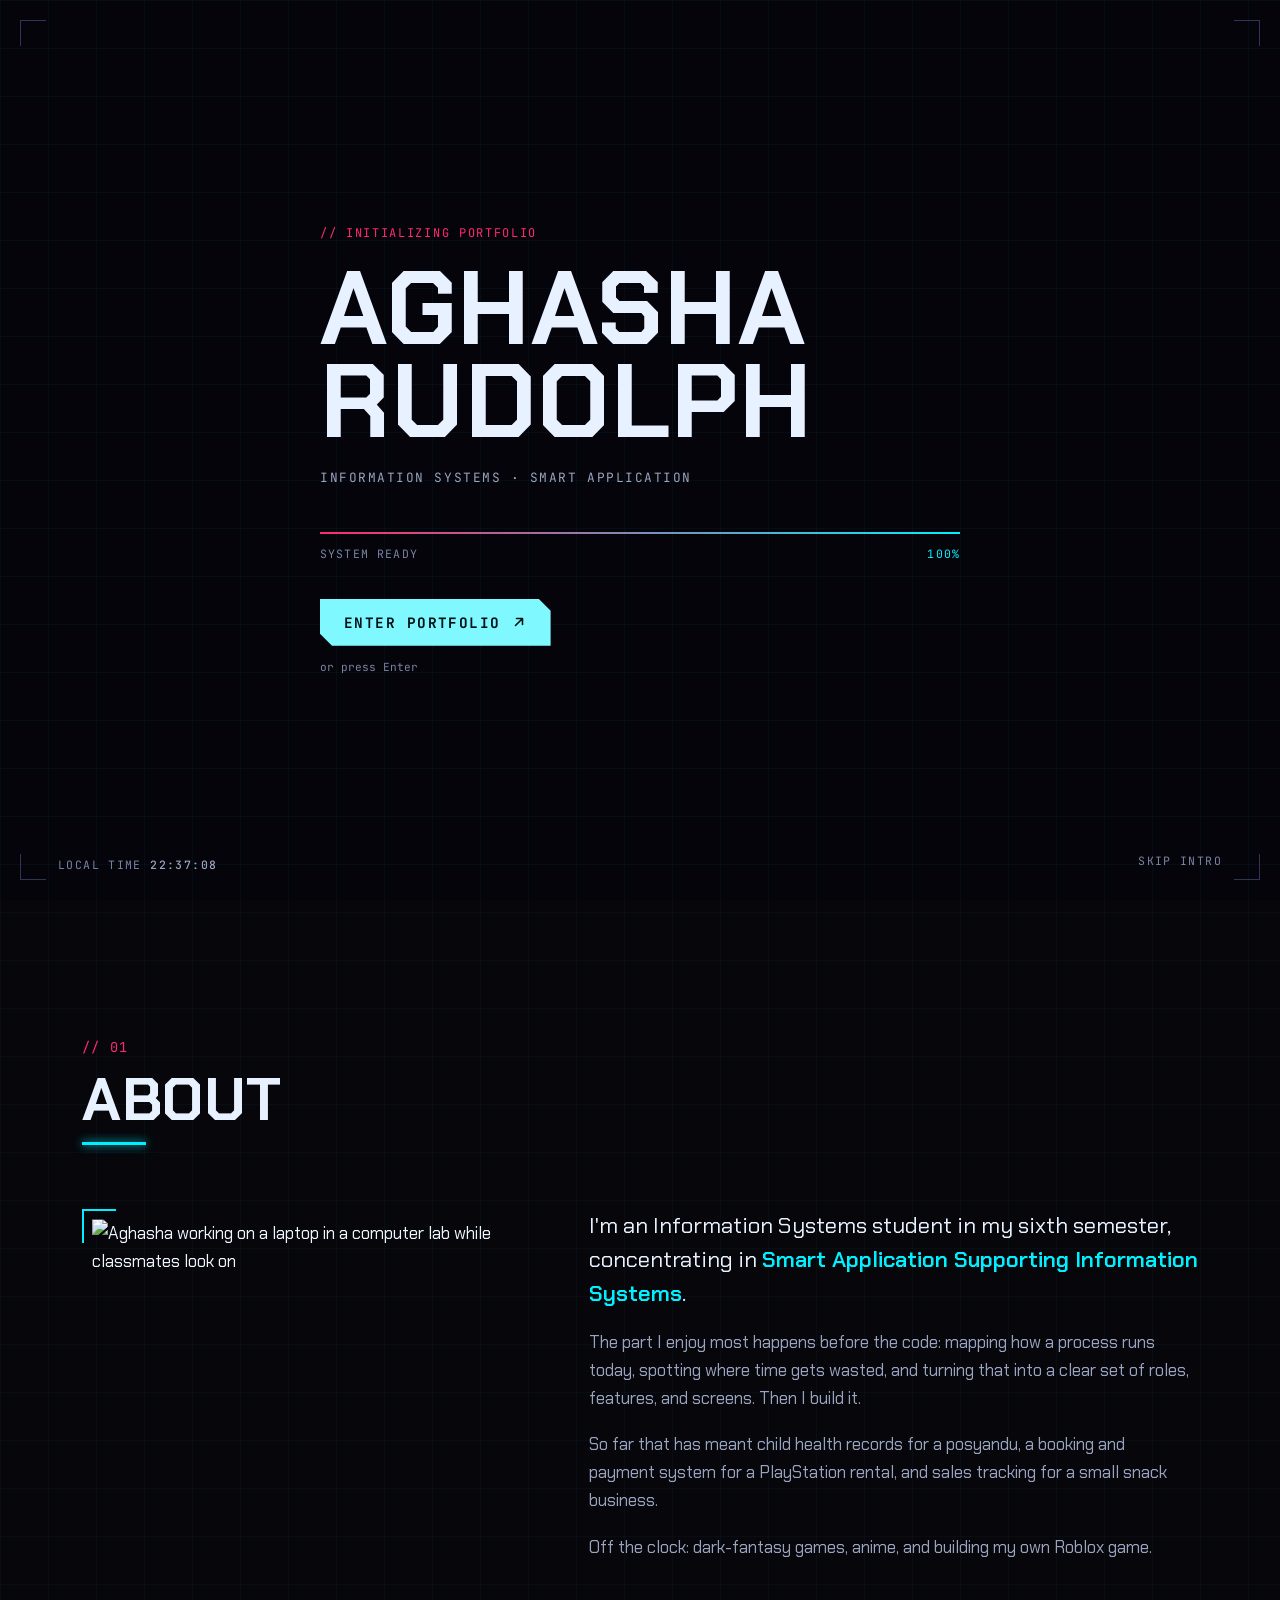
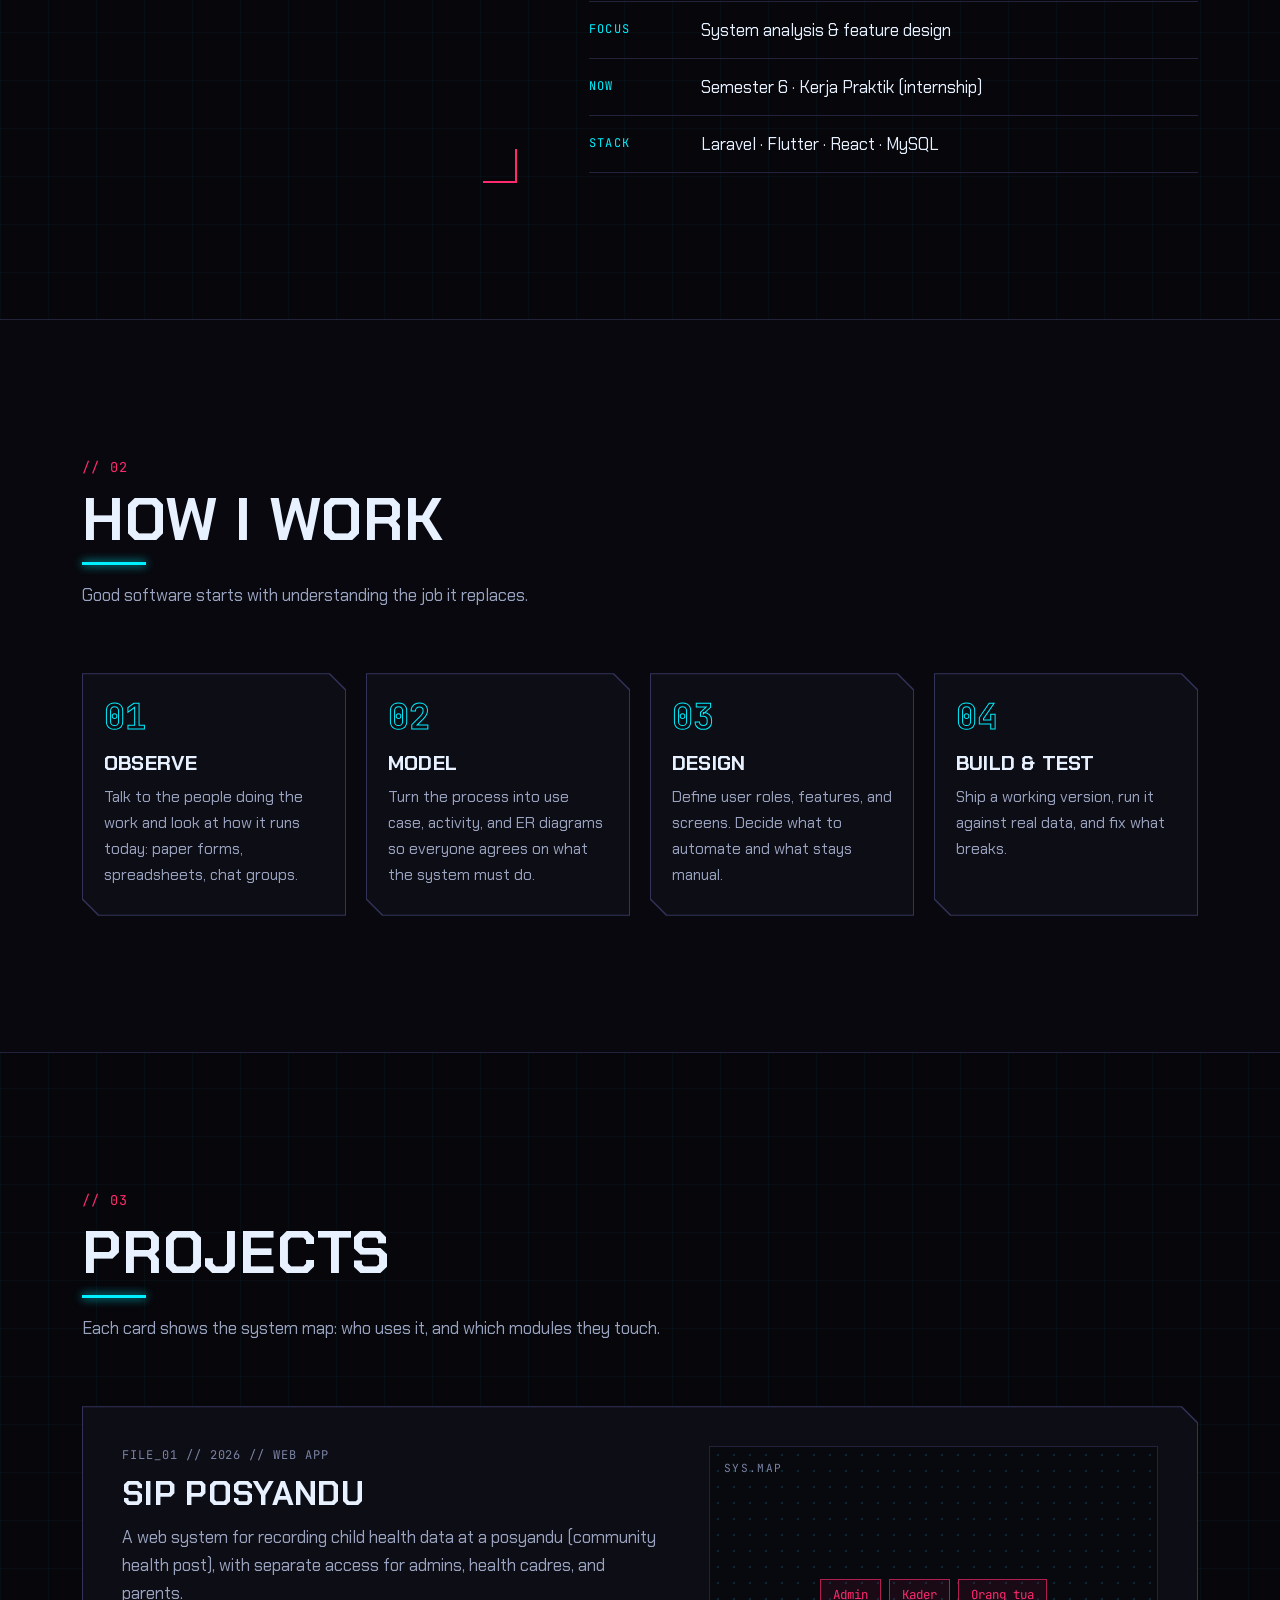
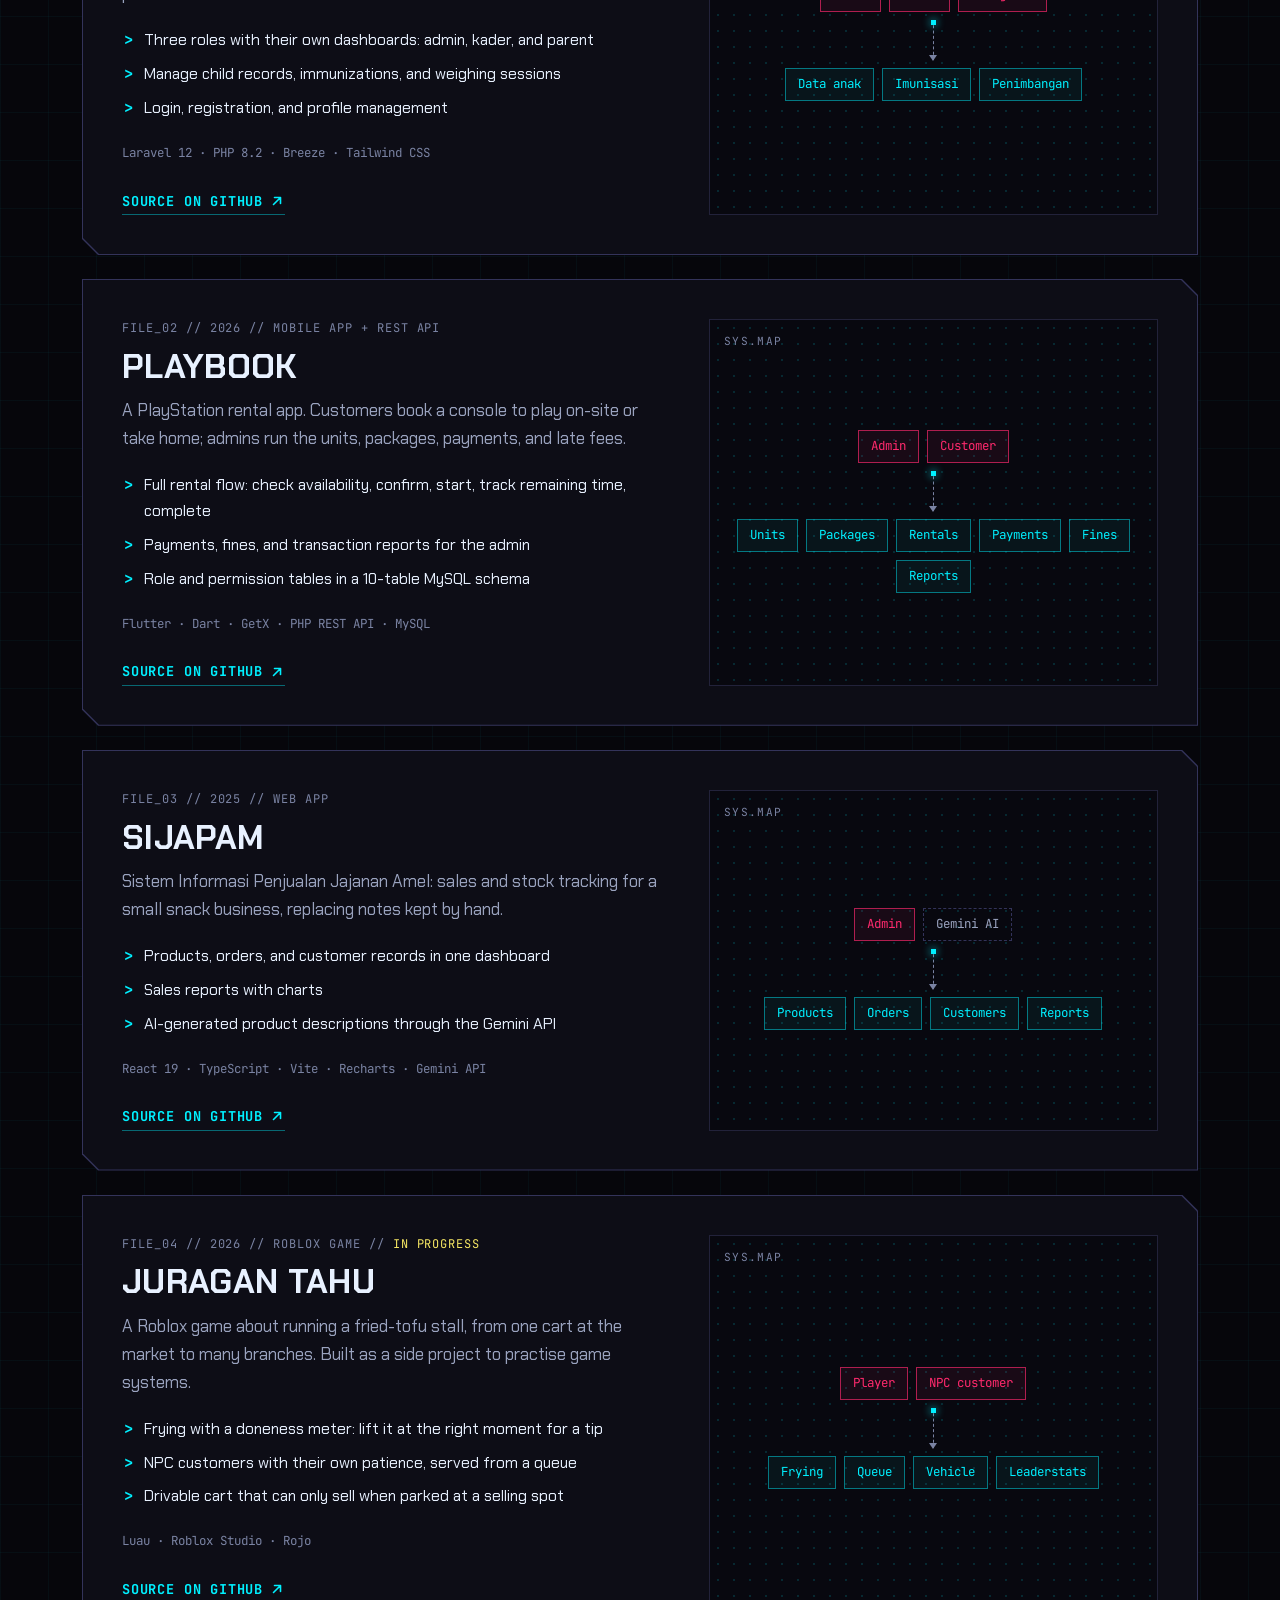
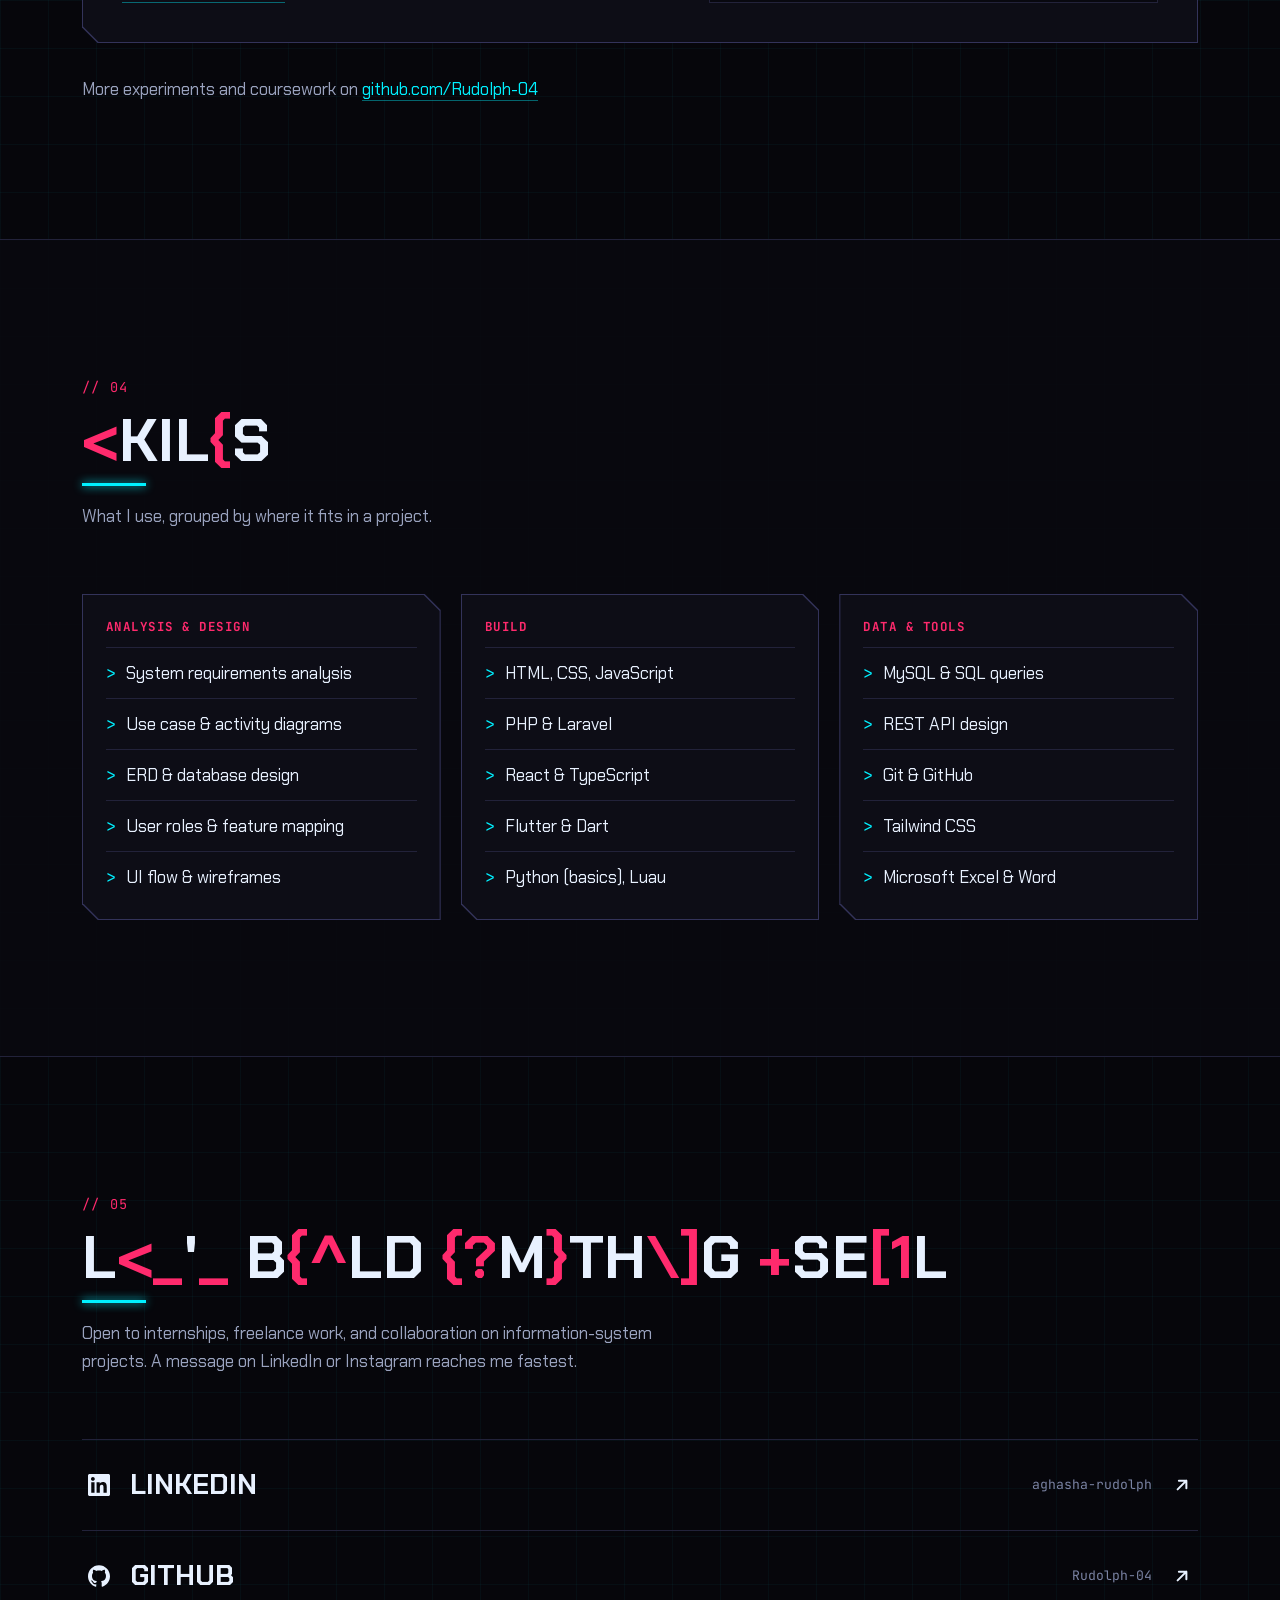
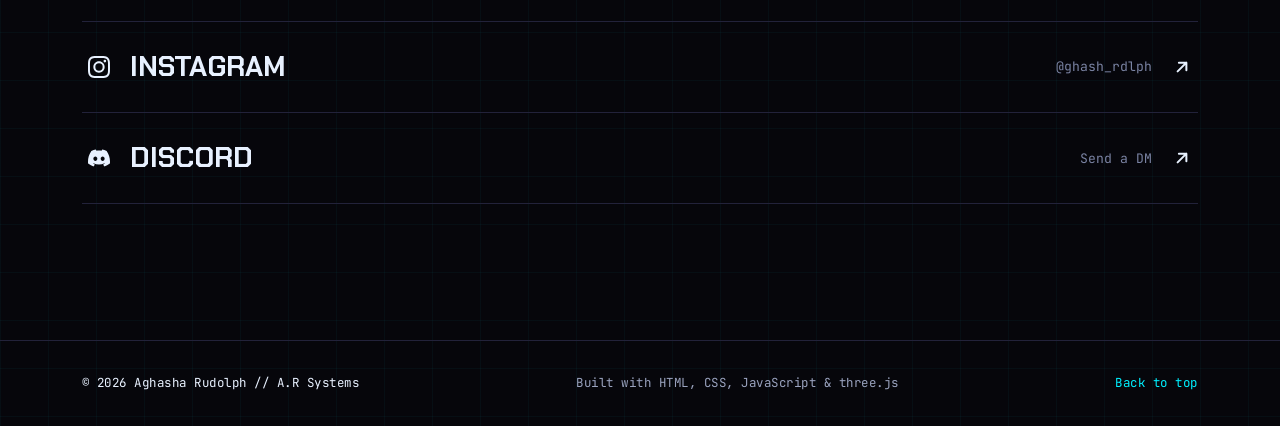
==== commit 881062a4: "opening baru: loading asli, nama ter-decode, transisi bilah" ====
--- a/index.html
+++ b/index.html
@@ -47,25 +47,40 @@
 
   <!-- ============ OPENING ============ -->
   <div class="intro" id="intro" role="dialog" aria-modal="true" aria-labelledby="intro-title">
-    <button class="intro-skip" id="intro-skip" type="button">Skip intro &gt;&gt;</button>
+    <!-- Latar dari 6 bilah; saat masuk ke portfolio, bilah bergeser membuka halaman -->
+    <div class="intro-shutter" aria-hidden="true">
+      <span style="--i:0"></span><span style="--i:1"></span><span style="--i:2"></span>
+      <span style="--i:3"></span><span style="--i:4"></span><span style="--i:5"></span>
+    </div>
+
+    <span class="intro-corner tl" aria-hidden="true"></span>
+    <span class="intro-corner tr" aria-hidden="true"></span>
+    <span class="intro-corner bl" aria-hidden="true"></span>
+    <span class="intro-corner br" aria-hidden="true"></span>
+
+    <p class="intro-clock" aria-hidden="true">Local time <b id="intro-clock">--:--:--</b></p>
+    <button class="intro-skip" id="intro-skip" type="button">Skip intro</button>
 
     <div class="intro-inner">
-      <pre class="intro-log" id="intro-log" aria-hidden="true"></pre>
-
-      <div class="intro-id" id="intro-id">
-        <p class="intro-title" id="intro-title">
-          <span class="glitch" data-text="AGHASHA">AGHASHA</span>
-          <span class="glitch" data-text="RUDOLPH">RUDOLPH</span>
-        </p>
-        <p class="intro-sub">Information Systems // Portfolio</p>
-      </div>
+      <p class="intro-label">// Initializing portfolio</p>
+      <p class="intro-title" id="intro-title">
+        <span class="intro-line">AGHASHA</span>
+        <span class="intro-line">RUDOLPH</span>
+      </p>
+      <p class="intro-sub">Information Systems · Smart Application</p>
 
       <div class="intro-progress" aria-hidden="true">
         <div class="intro-bar"><span id="intro-bar-fill"></span></div>
-        <span class="intro-pct" id="intro-pct">0%</span>
-      </div>
-
-      <button class="intro-enter" id="intro-enter" type="button">[ Enter portfolio ]</button>
+        <div class="intro-status">
+          <span id="intro-step">Loading</span>
+          <span id="intro-pct">000%</span>
+        </div>
+      </div>
+
+      <button class="intro-enter" id="intro-enter" type="button">
+        Enter portfolio
+        <svg class="i-arrow" viewBox="0 0 16 16" aria-hidden="true"><path d="M4.5 11.5l7-7M5.5 4.5h6v6"/></svg>
+      </button>
       <p class="intro-hint" aria-hidden="true">or press Enter</p>
     </div>
   </div>
--- a/css/style.css
+++ b/css/style.css
@@ -317,157 +317,194 @@
   display: grid;
   place-items: center;
   padding: 24px var(--gutter);
-  background:
-    radial-gradient(ellipse at center, rgba(0, 240, 255, .06), transparent 60%),
-    linear-gradient(rgba(0, 240, 255, .05) 1px, transparent 1px) 0 0 / 100% 4px,
-    #04040a;
   overflow: hidden;
 }
 
-/* Animasi keluar: seperti layar TV tabung yang dimatikan */
-.intro.is-leaving {
-  animation: crt-off .65s cubic-bezier(.7, 0, .3, 1) forwards;
-}
-
-@keyframes crt-off {
-  0%   { transform: scale(1, 1);     filter: brightness(1); }
-  55%  { transform: scale(1, .006);  filter: brightness(2.5); }
-  100% { transform: scale(0, .006);  filter: brightness(4); opacity: 0; }
-}
-
+/* Latar: 6 bilah horizontal yang nanti bergeser membuka halaman */
+.intro-shutter {
+  position: absolute;
+  inset: 0;
+  z-index: -1;
+}
+
+.intro-shutter span {
+  position: absolute;
+  left: 0;
+  right: 0;
+  top: calc(100% / 6 * var(--i));
+  height: calc(100% / 6 + 1px);
+  background-color: #04040a;
+  background-image:
+    linear-gradient(rgba(0, 240, 255, .04) 1px, transparent 1px),
+    linear-gradient(90deg, rgba(0, 240, 255, .04) 1px, transparent 1px);
+  background-size: 48px 48px;
+  background-attachment: fixed;
+  transition: transform .7s cubic-bezier(.65, 0, .35, 1);
+  transition-delay: calc(.2s + var(--i) * .05s);
+}
+
+.intro.is-leaving .intro-shutter span:nth-child(odd) {
+  transform: translateX(-101%);
+}
+
+.intro.is-leaving .intro-shutter span:nth-child(even) {
+  transform: translateX(101%);
+}
+
+/* Siku-siku tipis di empat pojok layar */
+.intro-corner {
+  position: absolute;
+  width: 26px;
+  height: 26px;
+  border: 0 solid var(--line-2);
+}
+
+.intro-corner.tl { top: 20px; left: 20px; border-top-width: 1px; border-left-width: 1px; }
+.intro-corner.tr { top: 20px; right: 20px; border-top-width: 1px; border-right-width: 1px; }
+.intro-corner.bl { bottom: 20px; left: 20px; border-bottom-width: 1px; border-left-width: 1px; }
+.intro-corner.br { bottom: 20px; right: 20px; border-bottom-width: 1px; border-right-width: 1px; }
+
+.intro-clock,
+.intro-skip {
+  position: absolute;
+  bottom: 26px;
+  font-family: var(--font-mono);
+  font-size: .72rem;
+  letter-spacing: .12em;
+  text-transform: uppercase;
+  color: var(--dim);
+}
+
+.intro-clock {
+  left: 58px;
+}
+
+.intro-clock b {
+  font-weight: 500;
+  color: var(--muted);
+}
+
+.intro-skip {
+  right: 58px;
+  padding: 6px 0;
+  background: none;
+  border: 0;
+  cursor: pointer;
+  transition: color .2s;
+}
+
+.intro-skip:hover,
+.intro-skip:focus-visible {
+  color: var(--text);
+}
+
+/* Isi tengah */
 .intro-inner {
   width: 100%;
-  max-width: 720px;
-}
-
-.intro-log {
-  min-height: 9.5em;
-  margin-bottom: 28px;
-  font-family: var(--font-mono);
-  font-size: clamp(.75rem, 2.4vw, .9rem);
-  line-height: 1.6;
-  color: var(--dim);
-  white-space: pre-wrap;
-}
-
-.intro-log .ok {
-  color: var(--cyan);
-}
-
-.intro-log .warn {
-  color: var(--yellow);
-}
-
-.intro-log .caret {
-  display: inline-block;
-  width: .6em;
-  height: 1em;
-  vertical-align: -0.15em;
-  background: var(--cyan);
-  animation: blink 1s steps(1) infinite;
-}
-
-@keyframes blink {
-  50% { opacity: 0; }
-}
-
-.intro-id {
-  opacity: 0;
-  transform: translateY(10px);
-  transition: opacity .5s, transform .5s var(--ease);
-}
-
-.intro.is-identified .intro-id {
-  opacity: 1;
-  transform: none;
+  max-width: 640px;
+}
+
+.intro-label {
+  margin-bottom: 18px;
+  font-family: var(--font-mono);
+  font-size: .75rem;
+  letter-spacing: .14em;
+  text-transform: uppercase;
+  color: var(--magenta);
 }
 
 .intro-title {
   font-weight: 700;
-  font-size: clamp(2.6rem, 11vw, 5.5rem);
-  line-height: .92;
-  letter-spacing: .02em;
-  text-transform: uppercase;
+  font-size: clamp(3rem, 12vw, 6.5rem);
+  line-height: .9;
+  letter-spacing: .01em;
+  text-transform: uppercase;
+}
+
+.intro-line {
+  display: block;
 }
 
 .intro-sub {
-  margin-top: 14px;
-  font-family: var(--font-mono);
-  font-size: .85rem;
+  margin-top: 18px;
+  font-family: var(--font-mono);
+  font-size: .8rem;
   letter-spacing: .12em;
   text-transform: uppercase;
-  color: var(--magenta);
+  color: var(--muted);
 }
 
 .intro-progress {
-  display: flex;
-  align-items: center;
-  gap: 14px;
-  margin-top: 32px;
+  margin-top: 44px;
 }
 
 .intro-bar {
-  flex: 1;
-  height: 8px;
+  height: 2px;
   background: var(--line);
-  clip-path: polygon(0 0, 100% 0, calc(100% - 6px) 100%, 0 100%);
+  overflow: hidden;
 }
 
 .intro-bar span {
   display: block;
   height: 100%;
-  width: 0;
   background: linear-gradient(90deg, var(--magenta), var(--cyan));
-  transition: width .25s linear;
-}
-
-.intro-pct {
-  min-width: 4ch;
-  font-family: var(--font-mono);
-  font-size: .85rem;
+  transform: scaleX(0);
+  transform-origin: left;
+}
+
+.intro-status {
+  display: flex;
+  justify-content: space-between;
+  margin-top: 10px;
+  font-family: var(--font-mono);
+  font-size: .72rem;
+  letter-spacing: .1em;
+  text-transform: uppercase;
+  color: var(--dim);
+}
+
+#intro-pct {
   color: var(--cyan);
-  text-align: right;
 }
 
 .intro-enter {
-  display: block;
+  display: inline-flex;
+  align-items: center;
+  gap: 10px;
   margin-top: 36px;
-  padding: 16px 28px;
-  background: transparent;
-  border: 1.5px solid var(--cyan);
-  color: var(--cyan);
+  padding: 14px 24px;
+  background: var(--cyan);
+  color: var(--ink);
+  border: 0;
   font-family: var(--font-mono);
   font-weight: 700;
-  font-size: 1rem;
-  letter-spacing: .12em;
+  font-size: .9rem;
+  letter-spacing: .1em;
   text-transform: uppercase;
   cursor: pointer;
+  clip-path: polygon(0 0, calc(100% - 12px) 0, 100% 12px, 100% 100%, 12px 100%, 0 calc(100% - 12px));
   opacity: 0;
   visibility: hidden;
-  transition: opacity .4s, background-color .2s, color .2s;
+  transform: translateY(6px);
+  transition: opacity .4s, transform .4s var(--ease), background-color .2s, visibility 0s .4s;
 }
 
 .intro.is-ready .intro-enter {
   opacity: 1;
   visibility: visible;
-  animation: pulse 1.6s ease-in-out infinite;
+  transform: none;
+  transition: opacity .4s, transform .4s var(--ease), background-color .2s;
 }
 
 .intro-enter:hover,
 .intro-enter:focus-visible {
-  background: var(--cyan);
-  color: var(--ink);
-}
-
-@keyframes pulse {
-  0%, 100% { box-shadow: 0 0 0 0 rgba(0, 240, 255, .45); }
-  50%      { box-shadow: 0 0 0 10px rgba(0, 240, 255, 0); }
+  background: #7ff8ff;
 }
 
 .intro-hint {
   margin-top: 12px;
   font-family: var(--font-mono);
-  font-size: .75rem;
+  font-size: .7rem;
   color: var(--dim);
   opacity: 0;
   transition: opacity .4s;
@@ -477,25 +514,37 @@
   opacity: 1;
 }
 
+/* Saat keluar: isi memudar dulu, lalu bilah-bilah bergeser membuka halaman */
+.intro-inner,
+.intro-corner,
+.intro-clock,
 .intro-skip {
-  position: absolute;
-  top: 18px;
-  right: var(--gutter);
-  padding: 8px 12px;
-  background: none;
-  border: 1px solid var(--line-2);
-  color: var(--muted);
-  font-family: var(--font-mono);
-  font-size: .75rem;
-  letter-spacing: .08em;
-  text-transform: uppercase;
-  cursor: pointer;
-  transition: color .2s, border-color .2s;
-}
-
-.intro-skip:hover {
-  color: var(--text);
-  border-color: var(--text);
+  transition: opacity .2s, transform .2s;
+}
+
+.intro.is-leaving .intro-inner,
+.intro.is-leaving .intro-corner,
+.intro.is-leaving .intro-clock,
+.intro.is-leaving .intro-skip {
+  opacity: 0;
+}
+
+.intro.is-leaving .intro-inner {
+  transform: scale(.98);
+}
+
+@media (max-width: 600px) {
+  .intro-corner.tl, .intro-corner.tr { top: 12px; }
+  .intro-corner.bl, .intro-corner.br { bottom: 12px; }
+  .intro-corner.tl, .intro-corner.bl { left: 12px; }
+  .intro-corner.tr, .intro-corner.br { right: 12px; }
+  .intro-clock { left: 40px; bottom: 18px; }
+  .intro-sub { font-size: .7rem; letter-spacing: .06em; }
+  .intro-skip { right: 40px; bottom: 12px; }
+}
+
+@keyframes blink {
+  50% { opacity: 0; }
 }
 
 /* 5. HEADER & NAVIGASI ---------------------------------------------------- */
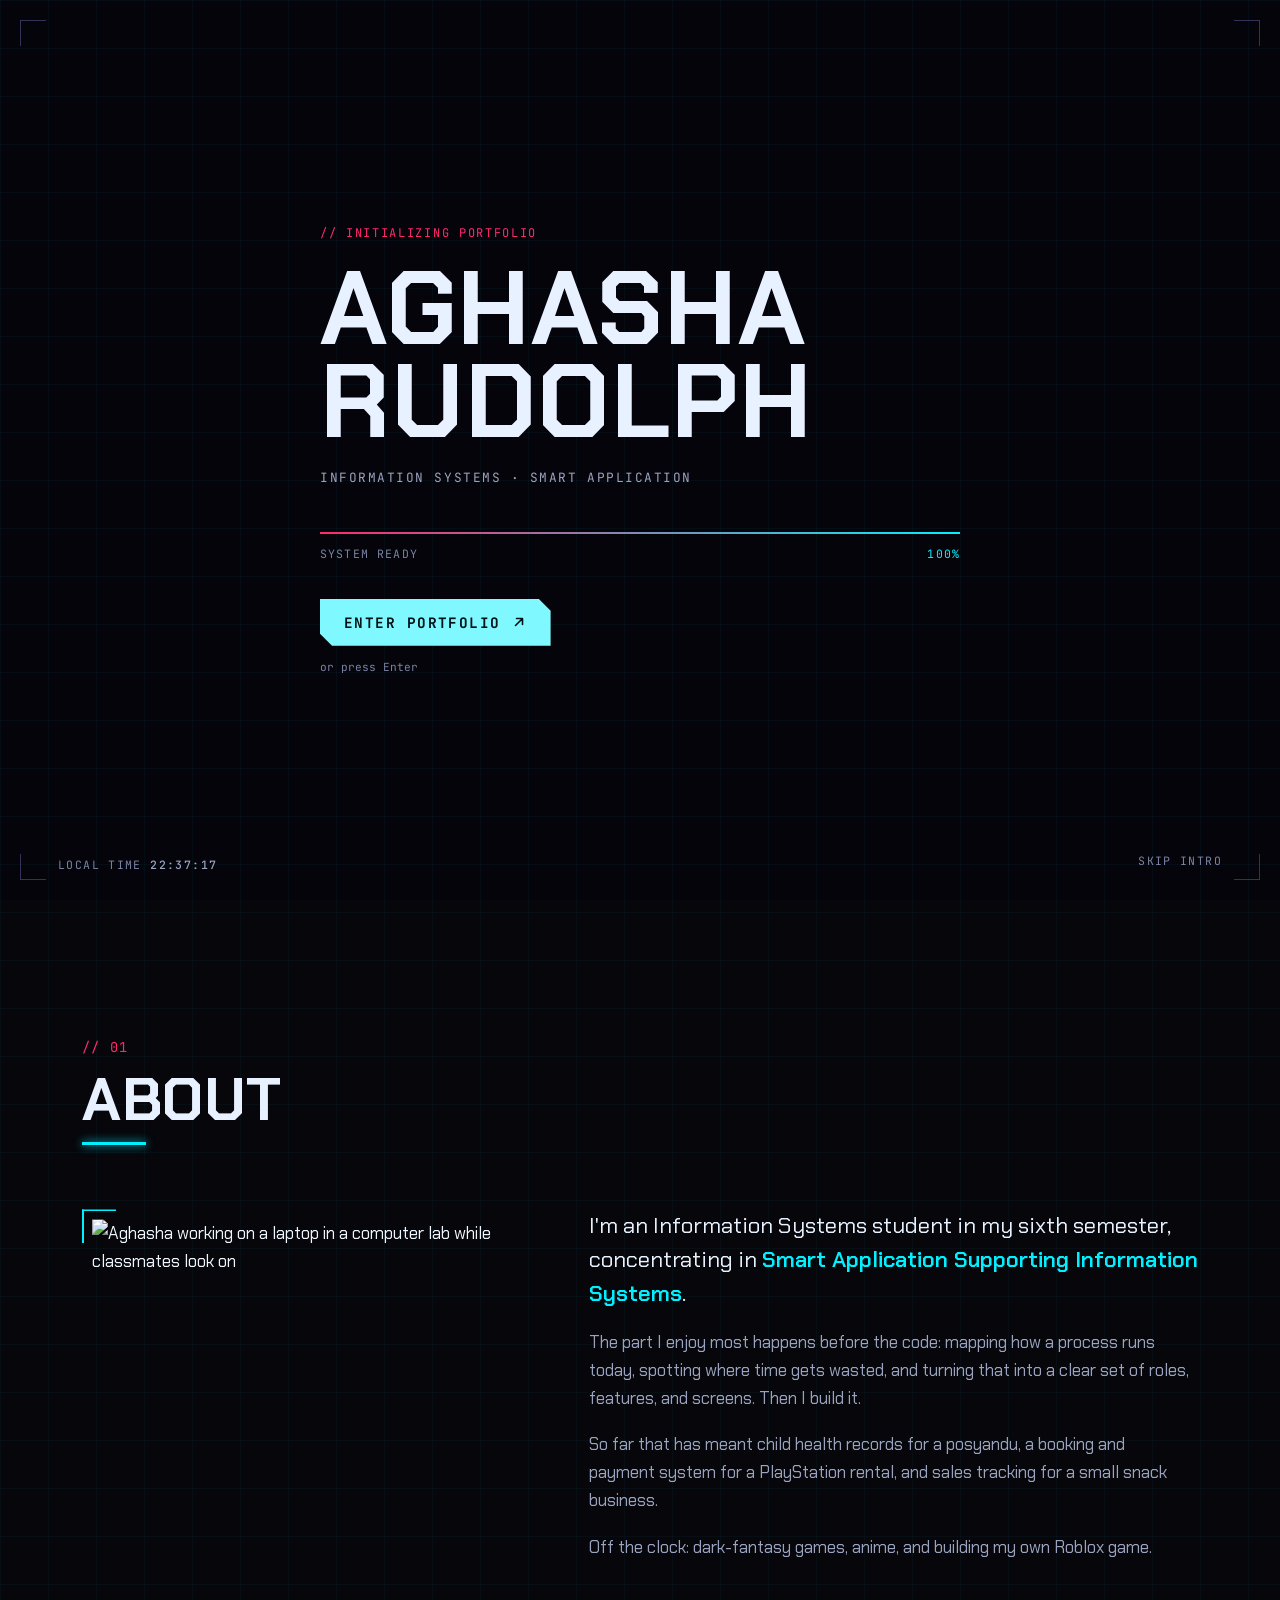
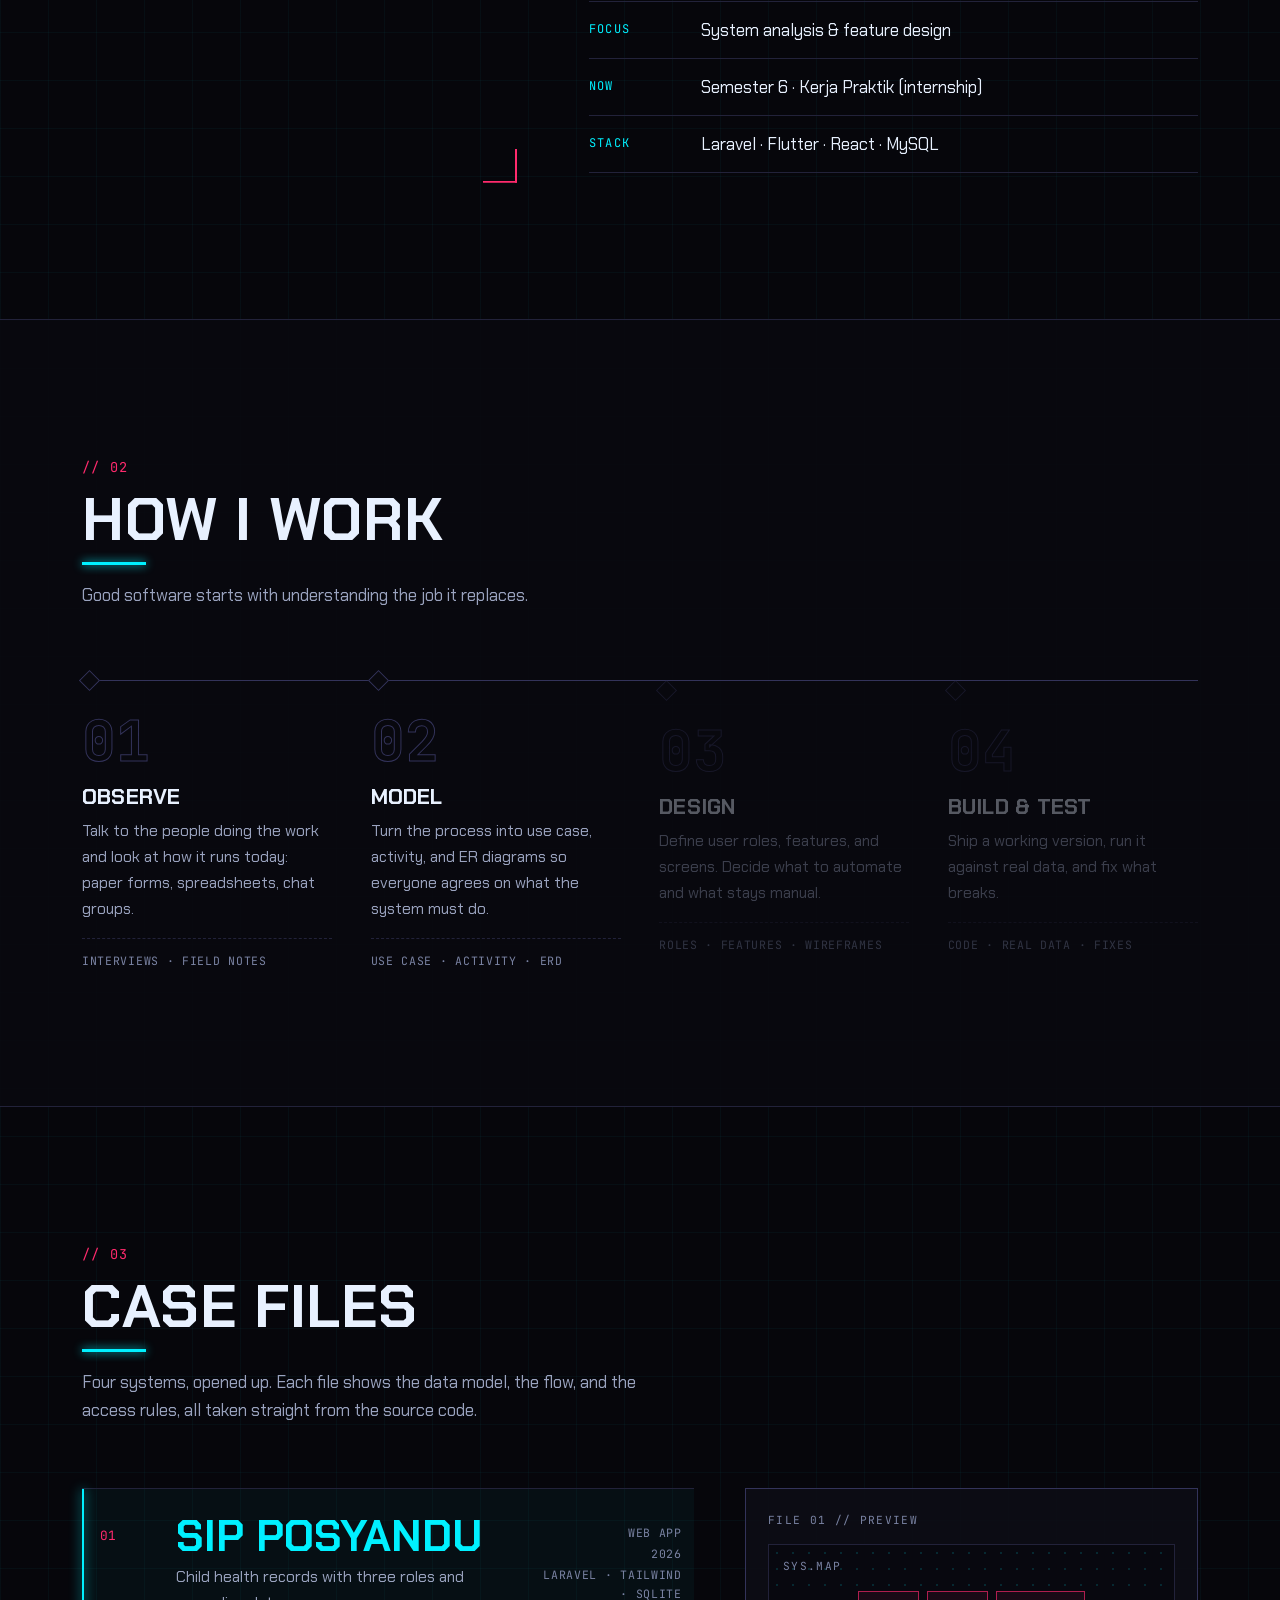
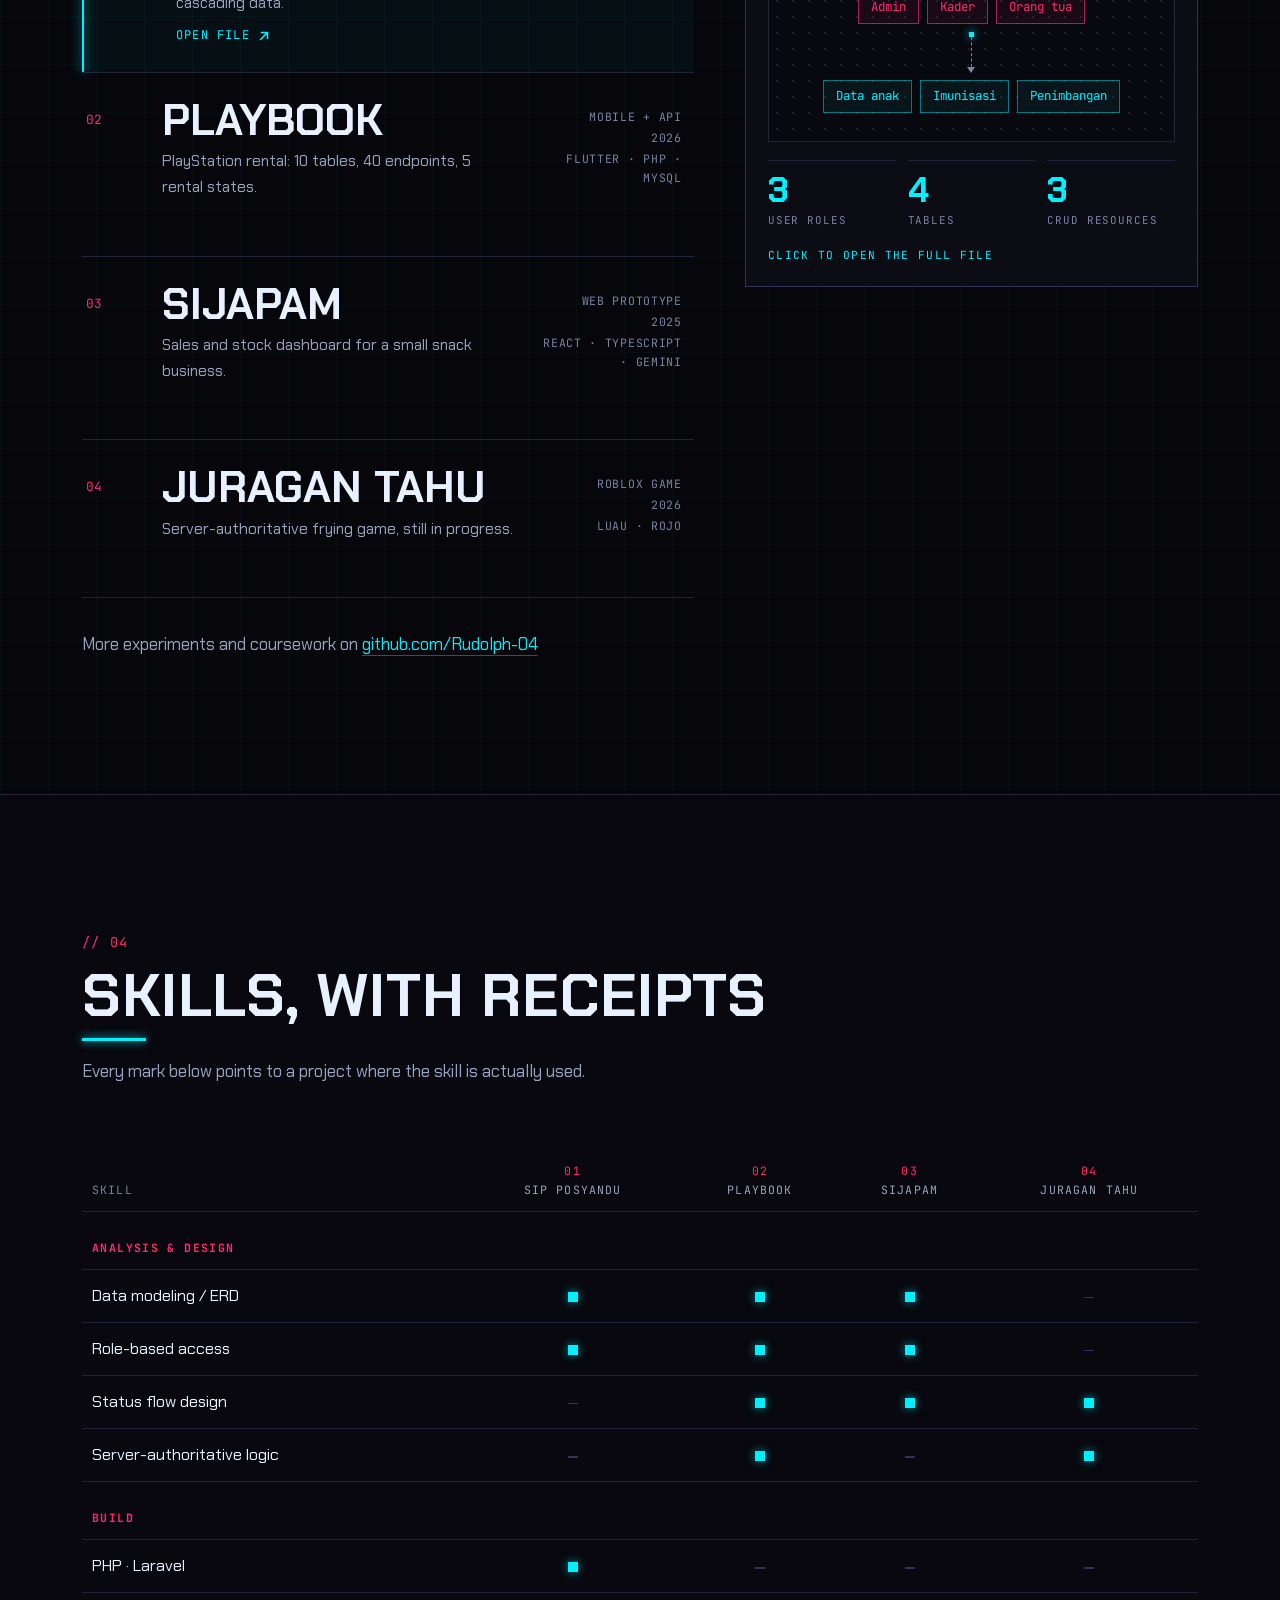
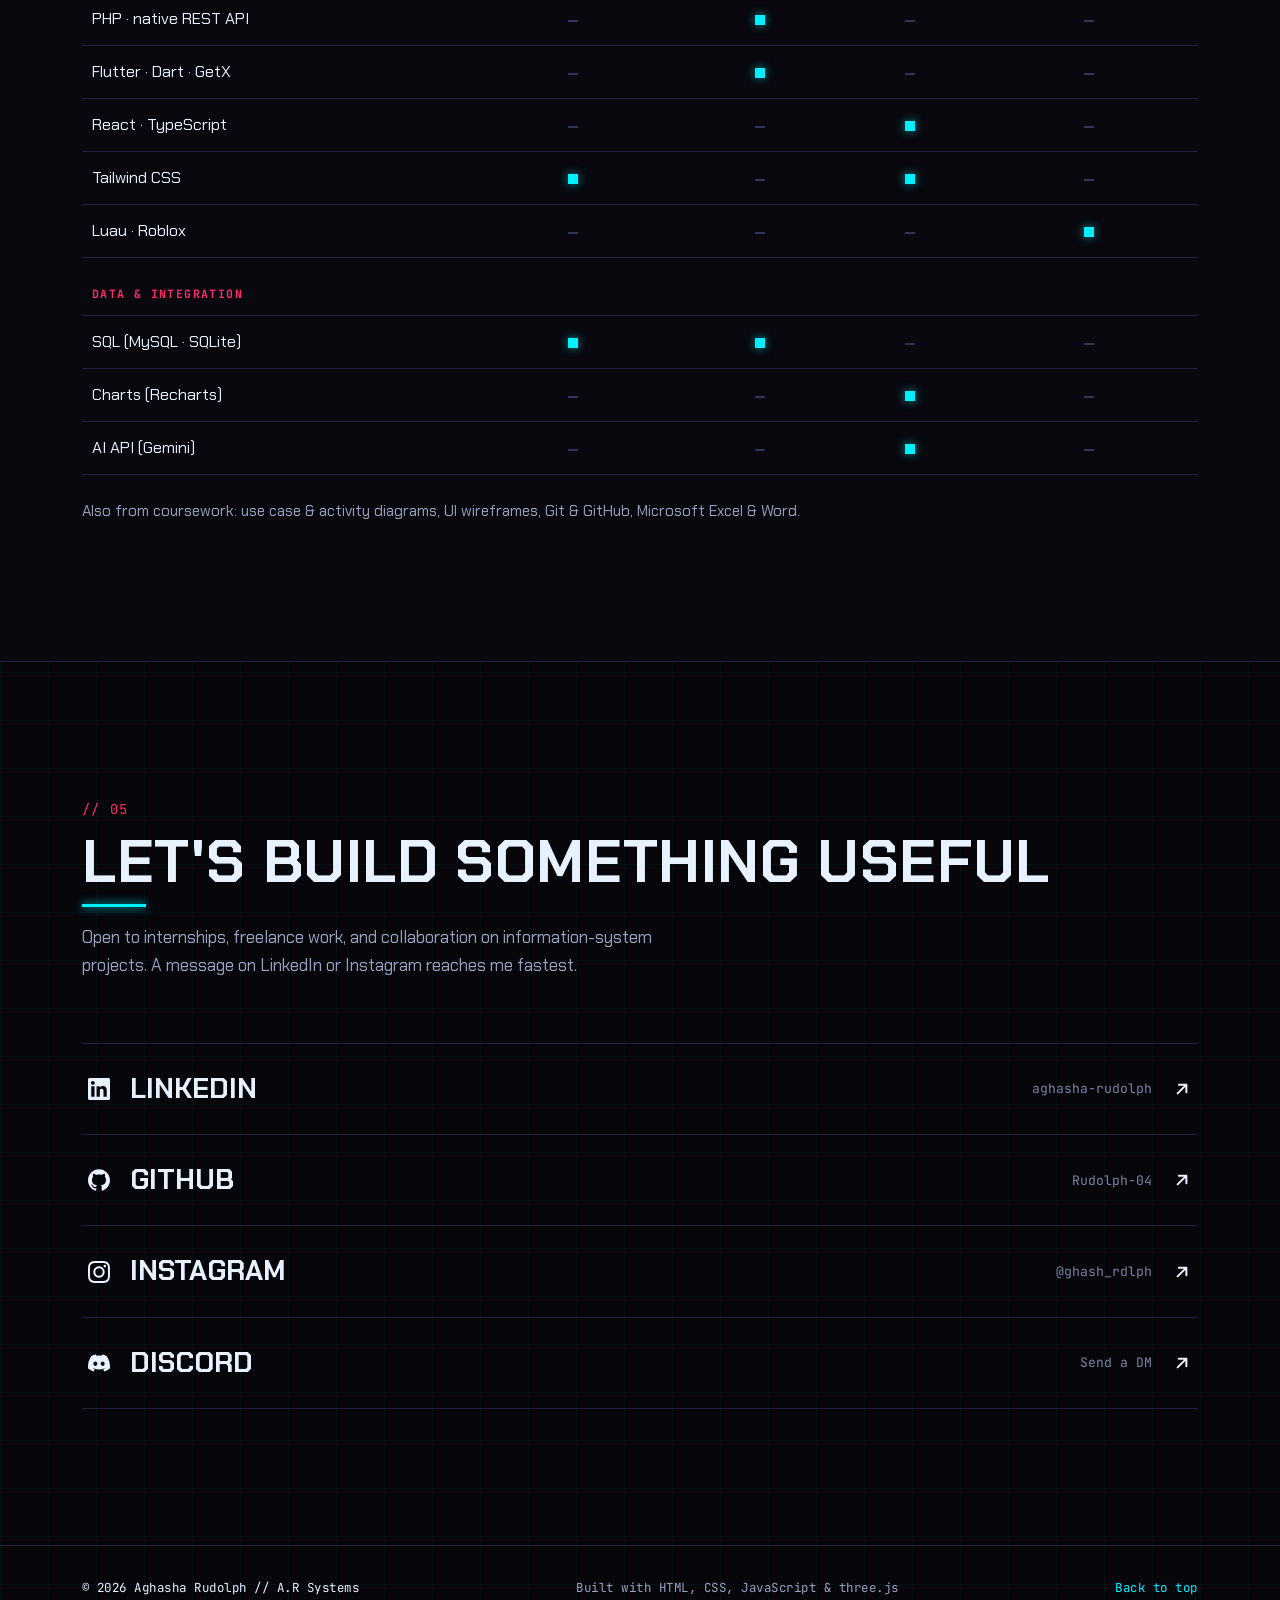
==== commit 7f5717ea: "case files: dossier project (ERD, alur, akses), matriks skill, timeline proses, rail HUD" ====
--- a/index.html
+++ b/index.html
@@ -111,6 +111,19 @@
     </div>
   </header>
 
+  <!-- Rail HUD: posisi section + progres scroll (hanya layar lebar) -->
+  <div class="hud-rail" id="hud-rail" aria-hidden="true">
+    <span class="rail-pct" id="rail-pct">000</span>
+    <ol class="rail-list">
+      <li><a href="#about" tabindex="-1" data-rail="about"><i>01</i><b>About</b></a></li>
+      <li><a href="#process" tabindex="-1" data-rail="process"><i>02</i><b>Process</b></a></li>
+      <li><a href="#projects" tabindex="-1" data-rail="projects"><i>03</i><b>Projects</b></a></li>
+      <li><a href="#skills" tabindex="-1" data-rail="skills"><i>04</i><b>Skills</b></a></li>
+      <li><a href="#contact" tabindex="-1" data-rail="contact"><i>05</i><b>Contact</b></a></li>
+    </ol>
+    <span class="rail-line"><span class="rail-fill" id="rail-fill"></span></span>
+  </div>
+
   <main id="main" tabindex="-1">
     <!-- ============ HERO ============ -->
     <section class="hero" aria-labelledby="hero-title">
@@ -173,7 +186,7 @@
         </header>
 
         <div class="about-grid">
-          <figure class="about-photo reveal">
+          <figure class="about-photo reveal reveal-clip">
             <img src="assets/img/about.jpg" width="960" height="1280" loading="lazy"
                  alt="Aghasha working on a laptop in a computer lab while classmates look on">
           </figure>
@@ -216,177 +229,103 @@
           <p class="section-intro">Good software starts with understanding the job it replaces.</p>
         </header>
 
-        <ol class="steps">
-          <li class="step panel reveal">
-            <span class="step-num">01</span>
-            <h3>Observe</h3>
-            <p>Talk to the people doing the work and look at how it runs today: paper forms, spreadsheets, chat groups.</p>
-          </li>
-          <li class="step panel reveal">
-            <span class="step-num">02</span>
-            <h3>Model</h3>
-            <p>Turn the process into use case, activity, and ER diagrams so everyone agrees on what the system must do.</p>
-          </li>
-          <li class="step panel reveal">
-            <span class="step-num">03</span>
-            <h3>Design</h3>
-            <p>Define user roles, features, and screens. Decide what to automate and what stays manual.</p>
-          </li>
-          <li class="step panel reveal">
-            <span class="step-num">04</span>
-            <h3>Build &amp; test</h3>
-            <p>Ship a working version, run it against real data, and fix what breaks.</p>
-          </li>
-        </ol>
-      </div>
-    </section>
-
-    <!-- ============ PROJECTS ============ -->
+        <div class="timeline" id="timeline">
+          <div class="timeline-track" aria-hidden="true"><span class="timeline-fill"></span></div>
+          <ol class="steps">
+            <li class="step" style="--i:0">
+              <span class="step-dot" aria-hidden="true"></span>
+              <span class="step-num">01</span>
+              <h3>Observe</h3>
+              <p>Talk to the people doing the work and look at how it runs today: paper forms, spreadsheets, chat groups.</p>
+              <span class="step-out">Interviews · field notes</span>
+            </li>
+            <li class="step" style="--i:1">
+              <span class="step-dot" aria-hidden="true"></span>
+              <span class="step-num">02</span>
+              <h3>Model</h3>
+              <p>Turn the process into use case, activity, and ER diagrams so everyone agrees on what the system must do.</p>
+              <span class="step-out">Use case · activity · ERD</span>
+            </li>
+            <li class="step" style="--i:2">
+              <span class="step-dot" aria-hidden="true"></span>
+              <span class="step-num">03</span>
+              <h3>Design</h3>
+              <p>Define user roles, features, and screens. Decide what to automate and what stays manual.</p>
+              <span class="step-out">Roles · features · wireframes</span>
+            </li>
+            <li class="step" style="--i:3">
+              <span class="step-dot" aria-hidden="true"></span>
+              <span class="step-num">04</span>
+              <h3>Build &amp; test</h3>
+              <p>Ship a working version, run it against real data, and fix what breaks.</p>
+              <span class="step-out">Code · real data · fixes</span>
+            </li>
+          </ol>
+        </div>
+      </div>
+    </section>
+
+    <!-- ============ PROJECTS (CASE FILES) ============ -->
     <section class="section" id="projects" aria-labelledby="projects-title">
       <div class="container">
         <header class="section-head reveal">
           <span class="section-num">// 03</span>
-          <h2 id="projects-title">Projects</h2>
-          <p class="section-intro">Each card shows the system map: who uses it, and which modules they touch.</p>
+          <h2 id="projects-title">Case files</h2>
+          <p class="section-intro">
+            Four systems, opened up. Each file shows the data model, the flow, and the access
+            rules, all taken straight from the source code.
+          </p>
         </header>
 
-        <div class="projects">
-
-          <!-- Project: SIP Posyandu -->
-          <article class="project panel reveal">
-            <div class="project-body">
-              <p class="project-meta">File_01 // 2026 // Web app</p>
-              <h3>SIP Posyandu</h3>
-              <p class="project-desc">
-                A web system for recording child health data at a posyandu (community
-                health post), with separate access for admins, health cadres, and parents.
-              </p>
-              <ul class="project-points">
-                <li>Three roles with their own dashboards: admin, kader, and parent</li>
-                <li>Manage child records, immunizations, and weighing sessions</li>
-                <li>Login, registration, and profile management</li>
-              </ul>
-              <p class="project-stack">Laravel 12 · PHP 8.2 · Breeze · Tailwind CSS</p>
-              <a class="project-link" href="https://github.com/Rudolph-04/sip-posyandu" target="_blank" rel="noopener">
-                Source on GitHub
-                <svg class="i-arrow" viewBox="0 0 16 16" aria-hidden="true"><path d="M4.5 11.5l7-7M5.5 4.5h6v6"/></svg>
+        <div class="case-index reveal">
+          <ol class="case-list reveal-stagger">
+            <li>
+              <a class="case-row" href="https://github.com/Rudolph-04/sip-posyandu" target="_blank" rel="noopener" data-case="posyandu">
+                <span class="case-no">01</span>
+                <span class="case-main">
+                  <span class="case-name">SIP Posyandu</span>
+                  <span class="case-desc">Child health records with three roles and cascading data.</span>
+                </span>
+                <span class="case-meta"><span>Web app</span><span>2026</span><span class="case-stack">Laravel · Tailwind · SQLite</span></span>
+                <span class="case-open">Open file <svg class="i-arrow" viewBox="0 0 16 16" aria-hidden="true"><path d="M4.5 11.5l7-7M5.5 4.5h6v6"/></svg></span>
               </a>
-            </div>
-
-            <figure class="sysmap" aria-label="System map: Admin, Kader, and Parent use the Child data, Immunization, and Weighing modules">
-              <figcaption>Sys.map</figcaption>
-              <div class="sysmap-row actors">
-                <span class="node">Admin</span><span class="node">Kader</span><span class="node">Orang tua</span>
-              </div>
-              <div class="sysmap-link" aria-hidden="true"></div>
-              <div class="sysmap-row modules">
-                <span class="node">Data anak</span><span class="node">Imunisasi</span><span class="node">Penimbangan</span>
-              </div>
-            </figure>
-          </article>
-
-          <!-- Project: PlayBook -->
-          <article class="project panel reveal">
-            <div class="project-body">
-              <p class="project-meta">File_02 // 2026 // Mobile app + REST API</p>
-              <h3>PlayBook</h3>
-              <p class="project-desc">
-                A PlayStation rental app. Customers book a console to play on-site or take
-                home; admins run the units, packages, payments, and late fees.
-              </p>
-              <ul class="project-points">
-                <li>Full rental flow: check availability, confirm, start, track remaining time, complete</li>
-                <li>Payments, fines, and transaction reports for the admin</li>
-                <li>Role and permission tables in a 10-table MySQL schema</li>
-              </ul>
-              <p class="project-stack">Flutter · Dart · GetX · PHP REST API · MySQL</p>
-              <a class="project-link" href="https://github.com/Rudolph-04/playbook_lib" target="_blank" rel="noopener">
-                Source on GitHub
-                <svg class="i-arrow" viewBox="0 0 16 16" aria-hidden="true"><path d="M4.5 11.5l7-7M5.5 4.5h6v6"/></svg>
+            </li>
+            <li>
+              <a class="case-row" href="https://github.com/Rudolph-04/playbook_lib" target="_blank" rel="noopener" data-case="playbook">
+                <span class="case-no">02</span>
+                <span class="case-main">
+                  <span class="case-name">PlayBook</span>
+                  <span class="case-desc">PlayStation rental: 10 tables, 40 endpoints, 5 rental states.</span>
+                </span>
+                <span class="case-meta"><span>Mobile + API</span><span>2026</span><span class="case-stack">Flutter · PHP · MySQL</span></span>
+                <span class="case-open">Open file <svg class="i-arrow" viewBox="0 0 16 16" aria-hidden="true"><path d="M4.5 11.5l7-7M5.5 4.5h6v6"/></svg></span>
               </a>
-            </div>
-
-            <figure class="sysmap" aria-label="System map: Admin and Customer use the Units, Packages, Rentals, Payments, Fines, and Reports modules">
-              <figcaption>Sys.map</figcaption>
-              <div class="sysmap-row actors">
-                <span class="node">Admin</span><span class="node">Customer</span>
-              </div>
-              <div class="sysmap-link" aria-hidden="true"></div>
-              <div class="sysmap-row modules">
-                <span class="node">Units</span><span class="node">Packages</span><span class="node">Rentals</span>
-                <span class="node">Payments</span><span class="node">Fines</span><span class="node">Reports</span>
-              </div>
-            </figure>
-          </article>
-
-          <!-- Project: SIJAPAM -->
-          <article class="project panel reveal">
-            <div class="project-body">
-              <p class="project-meta">File_03 // 2025 // Web app</p>
-              <h3>SIJAPAM</h3>
-              <p class="project-desc">
-                Sistem Informasi Penjualan Jajanan Amel: sales and stock tracking for a
-                small snack business, replacing notes kept by hand.
-              </p>
-              <ul class="project-points">
-                <li>Products, orders, and customer records in one dashboard</li>
-                <li>Sales reports with charts</li>
-                <li>AI-generated product descriptions through the Gemini API</li>
-              </ul>
-              <p class="project-stack">React 19 · TypeScript · Vite · Recharts · Gemini API</p>
-              <a class="project-link" href="https://github.com/Rudolph-04/gudang-inventory" target="_blank" rel="noopener">
-                Source on GitHub
-                <svg class="i-arrow" viewBox="0 0 16 16" aria-hidden="true"><path d="M4.5 11.5l7-7M5.5 4.5h6v6"/></svg>
+            </li>
+            <li>
+              <a class="case-row" href="https://github.com/Rudolph-04/gudang-inventory" target="_blank" rel="noopener" data-case="sijapam">
+                <span class="case-no">03</span>
+                <span class="case-main">
+                  <span class="case-name">SIJAPAM</span>
+                  <span class="case-desc">Sales and stock dashboard for a small snack business.</span>
+                </span>
+                <span class="case-meta"><span>Web prototype</span><span>2025</span><span class="case-stack">React · TypeScript · Gemini</span></span>
+                <span class="case-open">Open file <svg class="i-arrow" viewBox="0 0 16 16" aria-hidden="true"><path d="M4.5 11.5l7-7M5.5 4.5h6v6"/></svg></span>
               </a>
-            </div>
-
-            <figure class="sysmap" aria-label="System map: Admin uses the Products, Orders, Customers, and Reports modules, with Gemini AI connected to Products">
-              <figcaption>Sys.map</figcaption>
-              <div class="sysmap-row actors">
-                <span class="node">Admin</span><span class="node node-ext">Gemini AI</span>
-              </div>
-              <div class="sysmap-link" aria-hidden="true"></div>
-              <div class="sysmap-row modules">
-                <span class="node">Products</span><span class="node">Orders</span>
-                <span class="node">Customers</span><span class="node">Reports</span>
-              </div>
-            </figure>
-          </article>
-
-          <!-- Project: Juragan Tahu -->
-          <article class="project panel reveal">
-            <div class="project-body">
-              <p class="project-meta">File_04 // 2026 // Roblox game // <span class="wip">In progress</span></p>
-              <h3>Juragan Tahu</h3>
-              <p class="project-desc">
-                A Roblox game about running a fried-tofu stall, from one cart at the market
-                to many branches. Built as a side project to practise game systems.
-              </p>
-              <ul class="project-points">
-                <li>Frying with a doneness meter: lift it at the right moment for a tip</li>
-                <li>NPC customers with their own patience, served from a queue</li>
-                <li>Drivable cart that can only sell when parked at a selling spot</li>
-              </ul>
-              <p class="project-stack">Luau · Roblox Studio · Rojo</p>
-              <a class="project-link" href="https://github.com/Rudolph-04/RObelox" target="_blank" rel="noopener">
-                Source on GitHub
-                <svg class="i-arrow" viewBox="0 0 16 16" aria-hidden="true"><path d="M4.5 11.5l7-7M5.5 4.5h6v6"/></svg>
+            </li>
+            <li>
+              <a class="case-row" href="https://github.com/Rudolph-04/RObelox" target="_blank" rel="noopener" data-case="juragan">
+                <span class="case-no">04</span>
+                <span class="case-main">
+                  <span class="case-name">Juragan Tahu</span>
+                  <span class="case-desc">Server-authoritative frying game, still in progress.</span>
+                </span>
+                <span class="case-meta"><span>Roblox game</span><span>2026</span><span class="case-stack">Luau · Rojo</span></span>
+                <span class="case-open">Open file <svg class="i-arrow" viewBox="0 0 16 16" aria-hidden="true"><path d="M4.5 11.5l7-7M5.5 4.5h6v6"/></svg></span>
               </a>
-            </div>
-
-            <figure class="sysmap" aria-label="System map: Player and NPC customers interact with the Frying, Queue, Vehicle, and Leaderstats systems">
-              <figcaption>Sys.map</figcaption>
-              <div class="sysmap-row actors">
-                <span class="node">Player</span><span class="node">NPC customer</span>
-              </div>
-              <div class="sysmap-link" aria-hidden="true"></div>
-              <div class="sysmap-row modules">
-                <span class="node">Frying</span><span class="node">Queue</span>
-                <span class="node">Vehicle</span><span class="node">Leaderstats</span>
-              </div>
-            </figure>
-          </article>
-
+            </li>
+          </ol>
+          <!-- Pratinjau diisi oleh js/case-files.js saat baris di-hover -->
+          <aside class="case-preview" aria-hidden="true"></aside>
         </div>
 
         <p class="projects-more reveal">
@@ -401,42 +340,22 @@
       <div class="container">
         <header class="section-head reveal">
           <span class="section-num">// 04</span>
-          <h2 id="skills-title">Skills</h2>
-          <p class="section-intro">What I use, grouped by where it fits in a project.</p>
+          <h2 id="skills-title">Skills, with receipts</h2>
+          <p class="section-intro">Every mark below points to a project where the skill is actually used.</p>
         </header>
 
-        <div class="skills">
-          <div class="skill-group panel reveal">
-            <h3>Analysis &amp; design</h3>
-            <ul>
-              <li>System requirements analysis</li>
-              <li>Use case &amp; activity diagrams</li>
-              <li>ERD &amp; database design</li>
-              <li>User roles &amp; feature mapping</li>
-              <li>UI flow &amp; wireframes</li>
-            </ul>
-          </div>
-          <div class="skill-group panel reveal">
-            <h3>Build</h3>
-            <ul>
-              <li>HTML, CSS, JavaScript</li>
-              <li>PHP &amp; Laravel</li>
-              <li>React &amp; TypeScript</li>
-              <li>Flutter &amp; Dart</li>
-              <li>Python (basics), Luau</li>
-            </ul>
-          </div>
-          <div class="skill-group panel reveal">
-            <h3>Data &amp; tools</h3>
-            <ul>
-              <li>MySQL &amp; SQL queries</li>
-              <li>REST API design</li>
-              <li>Git &amp; GitHub</li>
-              <li>Tailwind CSS</li>
-              <li>Microsoft Excel &amp; Word</li>
-            </ul>
-          </div>
-        </div>
+        <!-- js/case-files.js mengganti isi ini dengan matriks skill × project -->
+        <div id="skill-matrix" class="reveal">
+          <ul class="skill-fallback">
+            <li>Data modeling, role-based access, status flow design</li>
+            <li>PHP &amp; Laravel, native PHP REST API, Flutter &amp; Dart, React &amp; TypeScript, Luau</li>
+            <li>MySQL &amp; SQLite, Tailwind CSS, Recharts, Gemini API</li>
+          </ul>
+        </div>
+        <p class="skills-also reveal">
+          Also from coursework: use case &amp; activity diagrams, UI wireframes, Git &amp; GitHub,
+          Microsoft Excel &amp; Word.
+        </p>
       </div>
     </section>
 
@@ -452,7 +371,7 @@
           </p>
         </header>
 
-        <ul class="contact-list reveal">
+        <ul class="contact-list reveal reveal-stagger">
           <li>
             <a href="https://www.linkedin.com/in/aghasha-rudolph-23bb78292" target="_blank" rel="noopener">
               <svg class="i-brand" viewBox="0 0 24 24" aria-hidden="true"><path d="M20.447 20.452h-3.554v-5.569c0-1.328-.027-3.037-1.852-3.037-1.853 0-2.136 1.445-2.136 2.939v5.667H9.351V9h3.414v1.561h.046c.477-.9 1.637-1.85 3.37-1.85 3.601 0 4.267 2.37 4.267 5.455v6.286zM5.337 7.433c-1.144 0-2.063-.926-2.063-2.065 0-1.138.92-2.063 2.063-2.063 1.14 0 2.064.925 2.064 2.063 0 1.139-.925 2.065-2.064 2.065zm1.782 13.019H3.555V9h3.564v11.452zM22.225 0H1.771C.792 0 0 .774 0 1.729v20.542C0 23.227.792 24 1.771 24h20.451C23.2 24 24 23.227 24 22.271V1.729C24 .774 23.2 0 22.222 0h.003z"/></svg>
@@ -490,6 +409,9 @@
     </section>
   </main>
 
+  <!-- Dossier project (isi dibuat oleh js/case-files.js) -->
+  <dialog class="dossier" id="dossier"></dialog>
+
   <!-- ============ FOOTER ============ -->
   <footer class="site-footer">
     <div class="container footer-inner">
@@ -500,6 +422,8 @@
   </footer>
 
   <script src="js/main.js" defer></script>
+  <script src="js/case-data.js" defer></script>
+  <script src="js/case-files.js" defer></script>
   <script type="module" src="js/lanyard.js"></script>
 </body>
 </html>
--- a/css/style.css
+++ b/css/style.css
@@ -557,16 +557,18 @@
   border-bottom: 1px solid var(--line);
 }
 
-/* Garis neon tipis di bawah header */
+/* Garis neon tipis di bawah header = progres scroll halaman (--scroll dari main.js) */
 .site-header::after {
   content: "";
   position: absolute;
   left: 0;
   bottom: -1px;
-  width: 140px;
+  width: 100%;
   height: 1px;
   background: var(--cyan);
   box-shadow: 0 0 8px var(--cyan);
+  transform: scaleX(var(--scroll, .12));
+  transform-origin: left;
 }
 
 .header-inner {
@@ -1007,30 +1009,79 @@
   padding-top: 4px;
 }
 
-/* 8b. PROCESS ------------------------------------------------------------- */
+/* 8b. PROCESS (timeline) ------------------------------------------------
+   Garis di atas langkah-langkah terisi mengikuti scroll (--progress diatur
+   main.js). Titik & langkah menyala saat garis sudah melewatinya. */
+.timeline {
+  --progress: 0;
+  position: relative;
+}
+
+.timeline-track {
+  position: absolute;
+  left: 0;
+  right: 0;
+  top: 7px;
+  height: 1px;
+  background: var(--line-2);
+}
+
+.timeline-fill {
+  position: absolute;
+  inset: 0;
+  background: var(--cyan);
+  box-shadow: 0 0 10px var(--cyan);
+  transform: scaleX(var(--progress));
+  transform-origin: left;
+}
+
 .steps {
   display: grid;
   grid-template-columns: repeat(4, 1fr);
-  gap: 20px;
+  gap: clamp(20px, 3vw, 40px);
 }
 
 .step {
-  padding: 26px 22px 28px;
+  position: relative;
+  padding-top: 40px;
+}
+
+.step-dot {
+  position: absolute;
+  left: 0;
+  top: 0;
+  width: 15px;
+  height: 15px;
+  border: 1px solid var(--line-2);
+  background: var(--bg-alt);
+  transform: rotate(45deg);
+  transition: border-color .3s, background-color .3s, box-shadow .3s;
+}
+
+.step.is-on .step-dot {
+  border-color: var(--cyan);
+  background: var(--cyan);
+  box-shadow: 0 0 12px var(--cyan);
 }
 
 .step-num {
   display: block;
   font-family: var(--font-mono);
   font-weight: 700;
-  font-size: 2.2rem;
+  font-size: clamp(2.6rem, 4.4vw, 3.6rem);
   line-height: 1;
   color: transparent;
-  -webkit-text-stroke: 1px var(--cyan);
-  margin-bottom: 18px;
+  -webkit-text-stroke: 1px var(--line-2);
+  margin-bottom: 16px;
+  transition: -webkit-text-stroke-color .4s;
+}
+
+.step.is-on .step-num {
+  -webkit-text-stroke-color: var(--cyan);
 }
 
 .step h3 {
-  font-size: 1.3rem;
+  font-size: 1.35rem;
   margin-bottom: 10px;
 }
 
@@ -1039,42 +1090,36 @@
   font-size: .98rem;
 }
 
+.step-out {
+  display: block;
+  margin-top: 16px;
+  padding-top: 12px;
+  border-top: 1px dashed var(--line);
+  font-family: var(--font-mono);
+  font-size: .72rem;
+  letter-spacing: .06em;
+  text-transform: uppercase;
+  color: var(--dim);
+  transition: color .4s;
+}
+
+.step.is-on .step-out {
+  color: var(--magenta);
+}
+
+/* Langkah redup sampai garis sampai (hanya kalau JS & animasi aktif) */
+.js .timeline.is-live .step {
+  opacity: .35;
+  transform: translateY(10px);
+  transition: opacity .5s var(--ease), transform .5s var(--ease);
+}
+
+.js .timeline.is-live .step.is-on {
+  opacity: 1;
+  transform: none;
+}
+
 /* 8c. PROJECTS ------------------------------------------------------------ */
-.projects {
-  display: grid;
-  gap: 24px;
-}
-
-.project {
-  display: grid;
-  grid-template-columns: 1.2fr 1fr;
-  gap: clamp(24px, 4vw, 48px);
-  padding: clamp(24px, 4vw, 40px);
-}
-
-.project-meta {
-  margin-bottom: 10px;
-  font-family: var(--font-mono);
-  font-size: .75rem;
-  letter-spacing: .08em;
-  text-transform: uppercase;
-  color: var(--dim);
-}
-
-.wip {
-  color: var(--yellow);
-}
-
-.project h3 {
-  font-size: clamp(1.6rem, 3vw, 2.1rem);
-  margin-bottom: 12px;
-}
-
-.project-desc {
-  color: var(--muted);
-  margin-bottom: 20px;
-}
-
 .project-points {
   display: grid;
   gap: 8px;
@@ -1341,16 +1386,57 @@
   transform: none;
 }
 
+/* Variasi 1: gambar terbuka dari bawah ke atas seperti dipindai */
+.js .reveal-clip {
+  transform: none;
+  clip-path: inset(100% 0 0 0);
+  transition: clip-path 1.1s cubic-bezier(.65, 0, .35, 1), opacity .3s;
+}
+
+.js .reveal-clip.is-visible {
+  clip-path: inset(0 0 0 0);
+}
+
+/* Variasi 2: anak-anaknya muncul bergantian */
+.js .reveal-stagger > li {
+  opacity: 0;
+  transform: translateX(-14px);
+  transition: opacity .6s var(--ease), transform .6s var(--ease);
+}
+
+.js .reveal-stagger > li:nth-child(2) { transition-delay: .08s; }
+.js .reveal-stagger > li:nth-child(3) { transition-delay: .16s; }
+.js .reveal-stagger > li:nth-child(4) { transition-delay: .24s; }
+.js .reveal-stagger > li:nth-child(5) { transition-delay: .32s; }
+
+.js .is-visible .reveal-stagger > li,
+.js .reveal-stagger.is-visible > li {
+  opacity: 1;
+  transform: none;
+}
+
+/* Variasi 3: garis neon di bawah judul memanjang setelah judul ter-decode */
+.js .section-head h2::after {
+  transform: scaleX(0);
+  transform-origin: left;
+  transition: transform .8s var(--ease) .35s;
+}
+
+.js .section-head.is-visible h2::after {
+  transform: scaleX(1);
+}
+
+/* Variasi 4: tanda di matriks skill muncul baris demi baris */
+.js #skill-matrix .mark {
+  transform: scale(0);
+  transition: transform .35s var(--ease) var(--d, 0s);
+}
+
+.js #skill-matrix.is-visible .mark {
+  transform: none;
+}
+
 /* 10. RESPONSIVE ---------------------------------------------------------- */
-@media (max-width: 960px) {
-  .steps {
-    grid-template-columns: repeat(2, 1fr);
-  }
-
-  .project {
-    grid-template-columns: 1fr;
-  }
-}
 
 /* Tablet & HP: kartu 3D menggantung di tengah atas, teks di bawahnya */
 @media (max-width: 900px) {
@@ -1452,9 +1538,6 @@
 }
 
 @media (max-width: 520px) {
-  .steps {
-    grid-template-columns: 1fr;
-  }
 
   .hero-actions .btn {
     flex: 1 1 auto;
@@ -1480,8 +1563,10 @@
   *::before,
   *::after {
     animation-duration: 0.01ms !important;
+    animation-delay: 0s !important;
     animation-iteration-count: 1 !important;
     transition-duration: 0.01ms !important;
+    transition-delay: 0s !important;
   }
 
   .glitch::before,
@@ -1489,8 +1574,19 @@
     display: none;
   }
 
-  .js .reveal {
+  .js .reveal,
+  .js .reveal-stagger > li,
+  .js .timeline.is-live .step {
     opacity: 1;
+    transform: none;
+  }
+
+  .js .reveal-clip {
+    clip-path: none;
+  }
+
+  .js .section-head h2::after,
+  .js #skill-matrix .mark {
     transform: none;
   }
 }
@@ -1525,15 +1621,6 @@
   animation: packet 1.8s linear infinite;
 }
 
-.project:hover .sysmap-link::before {
-  animation-duration: .9s;
-}
-
-.project:hover .modules .node {
-  border-color: var(--cyan);
-  box-shadow: 0 0 10px rgba(0, 240, 255, .25);
-}
-
 @keyframes packet {
   0%   { transform: translateY(0);    opacity: 0; }
   15%  { opacity: 1; }
@@ -1606,3 +1693,1080 @@
   color: #ff2a3d;
   animation: none;
 }
+
+
+/* ==========================================================================
+   CASE FILES, DOSSIER, DIAGRAM, MATRIKS SKILL
+   ========================================================================== */
+.sr-only {
+  position: absolute;
+  width: 1px;
+  height: 1px;
+  margin: -1px;
+  padding: 0;
+  border: 0;
+  overflow: hidden;
+  clip: rect(0 0 0 0);
+  white-space: nowrap;
+}
+
+/* Sel tabel jadi acuan posisi .sr-only, supaya teks tersembunyi itu ikut
+   terpotong oleh kontainer scroll dan tidak melebarkan halaman di HP */
+.access-matrix td,
+.skill-matrix td,
+.matrix-scroll,
+.diagram-scroll {
+  position: relative;
+}
+
+/* ---------- Index project ---------- */
+.case-index {
+  display: grid;
+  grid-template-columns: minmax(0, 1.35fr) minmax(0, 1fr);
+  gap: clamp(28px, 4vw, 56px);
+  align-items: start;
+}
+
+.case-list {
+  border-top: 1px solid var(--line);
+}
+
+.case-row {
+  position: relative;
+  display: grid;
+  grid-template-columns: 56px minmax(0, 1fr) auto;
+  gap: 4px 20px;
+  align-items: start;
+  padding: 26px 12px 26px 4px;
+  border-bottom: 1px solid var(--line);
+  transition: background-color .3s, padding .4s var(--ease);
+}
+
+.case-row::before {
+  content: "";
+  position: absolute;
+  left: 0;
+  top: 0;
+  bottom: 0;
+  width: 2px;
+  background: var(--cyan);
+  box-shadow: 0 0 12px var(--cyan);
+  transform: scaleY(0);
+  transition: transform .35s var(--ease);
+}
+
+.case-row:hover,
+.case-row:focus-visible,
+.case-row.is-current {
+  background: rgba(0, 240, 255, .035);
+  padding-left: 18px;
+}
+
+.case-row.is-current::before,
+.case-row:hover::before {
+  transform: scaleY(1);
+}
+
+.case-no {
+  padding-top: 10px;
+  font-family: var(--font-mono);
+  font-size: .8rem;
+  color: var(--magenta);
+}
+
+.case-main {
+  display: grid;
+  gap: 6px;
+}
+
+.case-name {
+  font-weight: 700;
+  font-size: clamp(1.7rem, 3.4vw, 2.7rem);
+  line-height: 1;
+  text-transform: uppercase;
+  transition: color .25s;
+}
+
+.case-row:hover .case-name,
+.case-row.is-current .case-name {
+  color: var(--cyan);
+}
+
+.case-desc {
+  color: var(--muted);
+  font-size: .98rem;
+}
+
+.case-meta {
+  display: grid;
+  gap: 2px;
+  max-width: 150px;
+  padding-top: 8px;
+  text-align: right;
+  font-family: var(--font-mono);
+  font-size: .72rem;
+  letter-spacing: .06em;
+  text-transform: uppercase;
+  color: var(--dim);
+}
+
+.case-open {
+  grid-column: 2 / -1;
+  display: inline-flex;
+  align-items: center;
+  gap: 6px;
+  margin-top: 6px;
+  font-family: var(--font-mono);
+  font-size: .75rem;
+  letter-spacing: .1em;
+  text-transform: uppercase;
+  color: var(--cyan);
+  opacity: 0;
+  transform: translateY(-4px);
+  transition: opacity .25s, transform .25s var(--ease);
+}
+
+.case-row:hover .case-open,
+.case-row:focus-visible .case-open,
+.case-row.is-current .case-open {
+  opacity: 1;
+  transform: none;
+}
+
+/* ---------- Panel pratinjau ---------- */
+.case-preview {
+  position: sticky;
+  top: calc(var(--header-h) + 28px);
+  padding: 22px;
+  border: 1px solid var(--line-2);
+  background: rgba(13, 13, 22, .85);
+  opacity: 0;
+  transform: translateY(8px);
+  transition: opacity .35s, transform .35s var(--ease);
+}
+
+.case-preview.is-in {
+  opacity: 1;
+  transform: none;
+}
+
+.case-preview-meta,
+.case-preview-hint {
+  font-family: var(--font-mono);
+  font-size: .7rem;
+  letter-spacing: .12em;
+  text-transform: uppercase;
+  color: var(--dim);
+}
+
+.case-preview-meta {
+  margin-bottom: 14px;
+}
+
+.case-preview .case-facts {
+  margin-top: 18px;
+}
+
+.case-preview-hint {
+  margin-top: 16px;
+  color: var(--cyan);
+}
+
+.case-facts {
+  display: grid;
+  grid-template-columns: repeat(3, 1fr);
+  gap: 12px;
+}
+
+.case-facts div {
+  display: flex;
+  flex-direction: column-reverse;
+  gap: 4px;
+  padding-top: 12px;
+  border-top: 1px solid var(--line);
+}
+
+.case-facts dd {
+  font-weight: 700;
+  font-size: clamp(1.6rem, 3vw, 2.2rem);
+  line-height: 1;
+  color: var(--cyan);
+}
+
+.case-facts dt {
+  font-family: var(--font-mono);
+  font-size: .68rem;
+  letter-spacing: .08em;
+  text-transform: uppercase;
+  color: var(--dim);
+}
+
+/* ---------- Dossier ---------- */
+html.dossier-open {
+  overflow: hidden;
+}
+
+.dossier {
+  width: min(1120px, calc(100% - 32px));
+  max-width: none;
+  max-height: calc(100vh - 48px);
+  margin: auto;
+  padding: 0;
+  border: 1px solid var(--line-2);
+  background: var(--panel);
+  color: var(--text);
+  overflow: auto;
+  overscroll-behavior: contain;
+}
+
+.dossier[open] {
+  animation: dossier-in .4s var(--ease);
+}
+
+.dossier::backdrop {
+  background: rgba(3, 3, 8, .86);
+}
+
+@keyframes dossier-in {
+  from { opacity: 0; transform: translateY(14px); }
+  to   { opacity: 1; transform: none; }
+}
+
+.dossier-inner {
+  padding: clamp(20px, 4vw, 40px);
+}
+
+.dossier-head {
+  display: flex;
+  align-items: flex-start;
+  justify-content: space-between;
+  gap: 20px;
+}
+
+.dossier-meta {
+  margin-bottom: 8px;
+  font-family: var(--font-mono);
+  font-size: .75rem;
+  letter-spacing: .1em;
+  text-transform: uppercase;
+  color: var(--magenta);
+}
+
+.dossier-title {
+  font-size: clamp(2.2rem, 6vw, 4rem);
+  line-height: .95;
+}
+
+.dossier-close {
+  display: inline-flex;
+  align-items: center;
+  gap: 10px;
+  padding: 10px 0 10px 12px;
+  background: none;
+  border: 0;
+  color: var(--muted);
+  font-family: var(--font-mono);
+  font-size: .75rem;
+  letter-spacing: .12em;
+  text-transform: uppercase;
+  cursor: pointer;
+  transition: color .2s;
+}
+
+.dossier-close:hover,
+.dossier-close:focus-visible {
+  color: var(--text);
+}
+
+.dossier-x {
+  position: relative;
+  width: 18px;
+  height: 18px;
+}
+
+.dossier-x::before,
+.dossier-x::after {
+  content: "";
+  position: absolute;
+  left: 0;
+  top: 8px;
+  width: 18px;
+  height: 1.5px;
+  background: currentColor;
+  transform: rotate(45deg);
+}
+
+.dossier-x::after {
+  transform: rotate(-45deg);
+}
+
+.dossier-tabs {
+  display: flex;
+  flex-wrap: wrap;
+  gap: 2px;
+  margin-top: 28px;
+  border-bottom: 1px solid var(--line);
+}
+
+.dossier-tab {
+  position: relative;
+  padding: 12px 16px;
+  background: none;
+  border: 0;
+  color: var(--dim);
+  font-family: var(--font-mono);
+  font-size: .78rem;
+  letter-spacing: .1em;
+  text-transform: uppercase;
+  cursor: pointer;
+  transition: color .2s;
+}
+
+.dossier-tab::after {
+  content: "";
+  position: absolute;
+  left: 16px;
+  right: 16px;
+  bottom: -1px;
+  height: 2px;
+  background: var(--cyan);
+  transform: scaleX(0);
+  transform-origin: left;
+  transition: transform .3s var(--ease);
+}
+
+.dossier-tab:hover {
+  color: var(--text);
+}
+
+.dossier-tab[aria-selected="true"] {
+  color: var(--cyan);
+}
+
+.dossier-tab[aria-selected="true"]::after {
+  transform: scaleX(1);
+}
+
+.dossier-panel {
+  padding-top: 28px;
+  outline: none;
+}
+
+.dossier-summary {
+  max-width: 62ch;
+  margin-bottom: 26px;
+  font-size: clamp(1.1rem, 1.8vw, 1.3rem);
+  line-height: 1.55;
+}
+
+.dossier-panel .case-facts {
+  max-width: 560px;
+  margin-bottom: 32px;
+}
+
+.dossier-split {
+  display: grid;
+  grid-template-columns: minmax(0, 1.2fr) minmax(0, 1fr);
+  gap: 32px;
+  align-items: start;
+}
+
+.dossier-sub {
+  margin: 0 0 12px;
+  font-family: var(--font-mono);
+  font-size: .72rem;
+  font-weight: 700;
+  letter-spacing: .12em;
+  color: var(--magenta);
+}
+
+.dossier-sub-lead {
+  margin-bottom: 18px;
+  font-family: var(--font-mono);
+  font-size: .78rem;
+  letter-spacing: .08em;
+  text-transform: uppercase;
+  color: var(--muted);
+}
+
+.dossier-foot {
+  display: flex;
+  flex-wrap: wrap;
+  align-items: center;
+  justify-content: space-between;
+  gap: 16px;
+  margin-top: 36px;
+  padding-top: 22px;
+  border-top: 1px solid var(--line);
+}
+
+.dossier-next {
+  display: grid;
+  gap: 2px;
+  padding: 0;
+  background: none;
+  border: 0;
+  text-align: right;
+  color: var(--text);
+  cursor: pointer;
+}
+
+.dossier-next-label {
+  font-family: var(--font-mono);
+  font-size: .7rem;
+  letter-spacing: .12em;
+  text-transform: uppercase;
+  color: var(--dim);
+}
+
+.dossier-next-name {
+  font-weight: 700;
+  font-size: 1.15rem;
+  text-transform: uppercase;
+  transition: color .2s;
+}
+
+.dossier-next:hover .dossier-next-name,
+.dossier-next:focus-visible .dossier-next-name {
+  color: var(--cyan);
+}
+
+/* ---------- Diagram (umum) ---------- */
+.diagram-scroll {
+  overflow-x: auto;
+  padding-bottom: 6px;
+}
+
+.diagram {
+  display: block;
+  width: 100%;
+  min-width: 720px;
+  height: auto;
+}
+
+.diagram .draw {
+  fill: none;
+  stroke-dasharray: 1;
+  stroke-dashoffset: 1;
+  transition: stroke-dashoffset 1s var(--ease) var(--d, 0s);
+}
+
+.is-drawn .draw {
+  stroke-dashoffset: 0;
+}
+
+.dossier .pop {
+  opacity: 0;
+  transform: translateY(6px);
+  transform-box: fill-box;
+  transition: opacity .5s var(--ease) var(--d, 0s), transform .5s var(--ease) var(--d, 0s);
+}
+
+.is-drawn .pop {
+  opacity: 1;
+  transform: none;
+}
+
+/* ERD */
+.erd-box {
+  fill: #0b0b14;
+  stroke: var(--line-2);
+}
+
+.erd-head {
+  fill: rgba(0, 240, 255, .08);
+}
+
+.erd-title {
+  fill: var(--cyan);
+  font-family: var(--font-mono);
+  font-weight: 700;
+  font-size: 13px;
+}
+
+.erd-col {
+  fill: #c9d1e6;
+  font-family: var(--font-mono);
+  font-size: 12px;
+}
+
+.erd-col.is-pk {
+  fill: var(--text);
+  font-weight: 700;
+}
+
+.erd-col.is-fk {
+  fill: var(--cyan);
+}
+
+.erd-tag {
+  font-family: var(--font-mono);
+  font-weight: 700;
+  font-size: 10px;
+}
+
+.erd-tag.is-pk {
+  fill: var(--magenta);
+}
+
+.erd-tag.is-fk {
+  fill: var(--cyan);
+}
+
+.erd-note {
+  fill: var(--dim);
+  font-family: var(--font-mono);
+  font-size: 10px;
+}
+
+.erd-sep {
+  stroke: rgba(255, 255, 255, .05);
+}
+
+.erd-links path {
+  stroke: rgba(0, 240, 255, .5);
+  stroke-width: 1.5;
+}
+
+.erd-fk-dot {
+  fill: var(--panel);
+  stroke: var(--cyan);
+  stroke-width: 1.5;
+}
+
+.erd-pk-mark {
+  fill: var(--magenta);
+}
+
+/* Diagram status */
+.state-edges path {
+  stroke: rgba(232, 241, 255, .45);
+  stroke-width: 1.5;
+}
+
+.state-edges path.is-warn {
+  stroke: rgba(255, 42, 109, .6);
+}
+
+.arrow-head {
+  fill: rgba(232, 241, 255, .7);
+}
+
+.state-label {
+  fill: var(--muted);
+  font-family: var(--font-mono);
+  font-size: 11px;
+}
+
+.state-start {
+  fill: var(--cyan);
+}
+
+.state-node rect {
+  fill: #0b0b14;
+  stroke: var(--cyan);
+  stroke-width: 1.5;
+}
+
+.state-node .inner {
+  fill: none;
+  stroke: rgba(0, 240, 255, .35);
+  stroke-width: 1;
+}
+
+.state-node.is-warn rect {
+  stroke: var(--magenta);
+}
+
+.state-node.is-warn .inner {
+  stroke: rgba(255, 42, 109, .35);
+}
+
+.state-node text {
+  fill: var(--text);
+  font-family: var(--font-mono);
+  font-weight: 700;
+  font-size: 13px;
+}
+
+.flow-notes {
+  display: grid;
+  gap: 6px;
+  margin-top: 18px;
+}
+
+.flow-notes li {
+  position: relative;
+  padding-left: 20px;
+  color: var(--muted);
+  font-size: .95rem;
+}
+
+.flow-notes li::before {
+  content: ">";
+  position: absolute;
+  left: 2px;
+  font-family: var(--font-mono);
+  color: var(--cyan);
+}
+
+/* Jalur Client / Server */
+.lanes-head,
+.lanes-steps {
+  display: grid;
+  grid-template-columns: 1fr 1fr;
+  column-gap: 16px;
+}
+
+.lanes-head {
+  margin-bottom: 10px;
+  font-family: var(--font-mono);
+  font-size: .72rem;
+  letter-spacing: .12em;
+  text-transform: uppercase;
+  color: var(--magenta);
+}
+
+.lanes-steps {
+  row-gap: 8px;
+  padding: 12px 0;
+  background: linear-gradient(var(--line), var(--line)) center / 1px 100% no-repeat;
+}
+
+.lane-step {
+  display: flex;
+  gap: 12px;
+  align-items: baseline;
+  padding: 12px 14px;
+  border: 1px solid var(--line-2);
+  background: #0b0b14;
+  font-size: .95rem;
+}
+
+.lane-a {
+  grid-column: 1;
+}
+
+.lane-b {
+  grid-column: 2;
+  border-color: rgba(0, 240, 255, .35);
+}
+
+.lane-no {
+  font-family: var(--font-mono);
+  font-size: .75rem;
+  color: var(--cyan);
+}
+
+/* Akses */
+.access-matrix,
+.skill-matrix {
+  width: 100%;
+  border-collapse: collapse;
+}
+
+.access-matrix th,
+.access-matrix td,
+.skill-matrix th,
+.skill-matrix td {
+  padding: 12px 10px;
+  border-bottom: 1px solid var(--line);
+  text-align: left;
+  font-weight: 400;
+}
+
+.access-matrix thead th,
+.skill-matrix thead th {
+  font-family: var(--font-mono);
+  font-size: .72rem;
+  letter-spacing: .1em;
+  text-transform: uppercase;
+  color: var(--dim);
+}
+
+.access-matrix td,
+.skill-matrix td {
+  text-align: center;
+}
+
+.access-matrix thead th:not(:first-child),
+.skill-matrix thead th:not(:first-child) {
+  text-align: center;
+}
+
+.mark {
+  display: inline-block;
+  width: 10px;
+  height: 10px;
+}
+
+.is-yes .mark {
+  background: var(--cyan);
+  box-shadow: 0 0 10px rgba(0, 240, 255, .6);
+}
+
+.is-no .mark {
+  width: 10px;
+  height: 1.5px;
+  vertical-align: middle;
+  background: var(--line-2);
+}
+
+.endpoints-total {
+  margin-bottom: 14px;
+  color: var(--muted);
+}
+
+.endpoints-total strong {
+  font-size: 2rem;
+  color: var(--cyan);
+}
+
+.endpoint-bar {
+  display: flex;
+  height: 14px;
+  gap: 2px;
+  margin-bottom: 18px;
+}
+
+.seg-0 { background: #4a5175; }
+.seg-1 { background: var(--cyan); }
+.seg-2 { background: var(--magenta); }
+.seg-3 { background: var(--yellow); }
+
+.endpoint-legend {
+  display: grid;
+  gap: 2px;
+}
+
+.endpoint-legend li {
+  display: grid;
+  grid-template-columns: 14px 120px 40px 1fr;
+  gap: 12px;
+  align-items: center;
+  padding: 10px 0;
+  border-bottom: 1px solid var(--line);
+}
+
+.swatch {
+  width: 12px;
+  height: 12px;
+}
+
+.legend-name {
+  font-family: var(--font-mono);
+  font-size: .8rem;
+  text-transform: uppercase;
+}
+
+.legend-count {
+  font-weight: 700;
+  font-size: 1.2rem;
+  color: var(--text);
+}
+
+.legend-desc {
+  color: var(--muted);
+  font-size: .92rem;
+}
+
+.module-groups {
+  display: grid;
+  grid-template-columns: repeat(3, 1fr);
+  gap: 16px;
+}
+
+.module-group {
+  padding-top: 14px;
+  border-top: 1px solid var(--line-2);
+}
+
+.module-count {
+  margin-bottom: 8px;
+  color: var(--muted);
+}
+
+.module-count strong {
+  font-size: 2rem;
+  color: var(--cyan);
+}
+
+.module-files {
+  font-family: var(--font-mono);
+  font-size: .78rem;
+  color: var(--dim);
+}
+
+/* ---------- Matriks skill ---------- */
+.matrix-scroll {
+  overflow-x: auto;
+}
+
+.skill-matrix {
+  min-width: 620px;
+}
+
+.skill-matrix thead th {
+  vertical-align: bottom;
+}
+
+.col-no {
+  display: block;
+  color: var(--magenta);
+}
+
+.col-name {
+  display: block;
+  color: var(--muted);
+}
+
+.skill-matrix tbody th {
+  font-size: 1rem;
+}
+
+.skill-matrix .group-row th {
+  padding-top: 26px;
+  font-family: var(--font-mono);
+  font-size: .72rem;
+  font-weight: 700;
+  letter-spacing: .12em;
+  text-transform: uppercase;
+  color: var(--magenta);
+}
+
+.skill-matrix tbody tr:not(.group-row):hover {
+  background: rgba(0, 240, 255, .04);
+}
+
+.skills-also {
+  margin-top: 24px;
+  color: var(--muted);
+  font-size: .95rem;
+}
+
+.skill-fallback li {
+  padding: 10px 0;
+  border-bottom: 1px solid var(--line);
+}
+
+/* ---------- Responsive ---------- */
+@media (max-width: 960px) {
+  .case-index {
+    grid-template-columns: 1fr;
+  }
+
+  .case-preview {
+    display: none;
+  }
+
+  /* Tanpa panel pratinjau, baris "terpilih" tidak perlu ditandai */
+  .case-row.is-current {
+    background: none;
+    padding-left: 4px;
+  }
+
+  .case-row.is-current::before {
+    transform: scaleY(0);
+  }
+
+  .case-row.is-current .case-name {
+    color: var(--text);
+  }
+
+  .dossier-split {
+    grid-template-columns: 1fr;
+  }
+}
+
+@media (max-width: 640px) {
+  .case-row {
+    grid-template-columns: 34px minmax(0, 1fr);
+  }
+
+  .case-meta {
+    grid-column: 2;
+    max-width: none;
+    grid-auto-flow: column;
+    justify-content: start;
+    gap: 12px;
+    padding-top: 6px;
+    text-align: left;
+  }
+
+  .case-stack {
+    display: none;
+  }
+
+  .case-open {
+    opacity: 1;
+    transform: none;
+  }
+
+  .dossier {
+    width: 100%;
+    max-height: 100vh;
+    height: 100%;
+    border: 0;
+  }
+
+  .module-groups {
+    grid-template-columns: 1fr;
+  }
+
+  .endpoint-legend li {
+    grid-template-columns: 14px 1fr 40px;
+  }
+
+  .legend-desc {
+    grid-column: 2 / -1;
+  }
+}
+
+
+/* ==========================================================================
+   RAIL HUD (layar lebar saja)
+   ========================================================================== */
+.hud-rail {
+  display: none;
+}
+
+@media (min-width: 1440px) {
+  .hud-rail {
+    position: fixed;
+    right: 22px;
+    top: 50%;
+    z-index: 90;
+    display: flex;
+    flex-direction: column;
+    align-items: flex-end;
+    gap: 14px;
+    transform: translateY(-50%);
+    opacity: 0;
+    pointer-events: none;
+    transition: opacity .4s;
+  }
+
+  .hud-rail.is-on {
+    opacity: 1;
+    pointer-events: auto;
+  }
+
+  .rail-pct {
+    font-family: var(--font-mono);
+    font-size: .68rem;
+    letter-spacing: .1em;
+    color: var(--cyan);
+  }
+
+  .rail-pct::after {
+    content: "%";
+    color: var(--dim);
+  }
+
+  .rail-list {
+    display: grid;
+    gap: 6px;
+  }
+
+  .rail-list a {
+    display: flex;
+    align-items: center;
+    justify-content: flex-end;
+    gap: 10px;
+    padding: 4px 0;
+    font-family: var(--font-mono);
+    font-size: .68rem;
+    letter-spacing: .1em;
+    text-transform: uppercase;
+    color: var(--dim);
+    transition: color .2s;
+  }
+
+  .rail-list i {
+    font-style: normal;
+  }
+
+  .rail-list b {
+    font-weight: 400;
+    max-width: 0;
+    overflow: hidden;
+    white-space: nowrap;
+    opacity: 0;
+    transition: max-width .35s var(--ease), opacity .25s;
+  }
+
+  .rail-list a::after {
+    content: "";
+    width: 14px;
+    height: 1px;
+    background: currentColor;
+    transition: width .3s var(--ease);
+  }
+
+  .rail-list a:hover,
+  .rail-list a.is-active {
+    color: var(--cyan);
+  }
+
+  .rail-list a.is-active::after {
+    width: 26px;
+    box-shadow: 0 0 8px var(--cyan);
+  }
+
+  .rail-list a:hover b,
+  .rail-list a.is-active b {
+    max-width: 90px;
+    opacity: 1;
+  }
+
+  .rail-line {
+    position: relative;
+    width: 1px;
+    height: 70px;
+    margin-right: 0;
+    background: var(--line-2);
+  }
+
+  .rail-fill {
+    position: absolute;
+    inset: 0;
+    background: var(--cyan);
+    transform: scaleY(var(--scroll, 0));
+    transform-origin: top;
+  }
+
+  html.dossier-open .hud-rail {
+    opacity: 0;
+  }
+}
+
+/* Timeline versi vertikal untuk tablet & HP */
+@media (max-width: 960px) {
+  .timeline-track {
+    left: 7px;
+    right: auto;
+    top: 0;
+    bottom: 0;
+    width: 1px;
+    height: auto;
+  }
+
+  .timeline-fill {
+    transform: scaleY(var(--progress));
+    transform-origin: top;
+  }
+
+  .steps {
+    grid-template-columns: 1fr;
+    gap: 40px;
+  }
+
+  .step {
+    padding: 0 0 0 44px;
+  }
+
+  .step-num {
+    font-size: 2.4rem;
+    margin-bottom: 10px;
+  }
+}
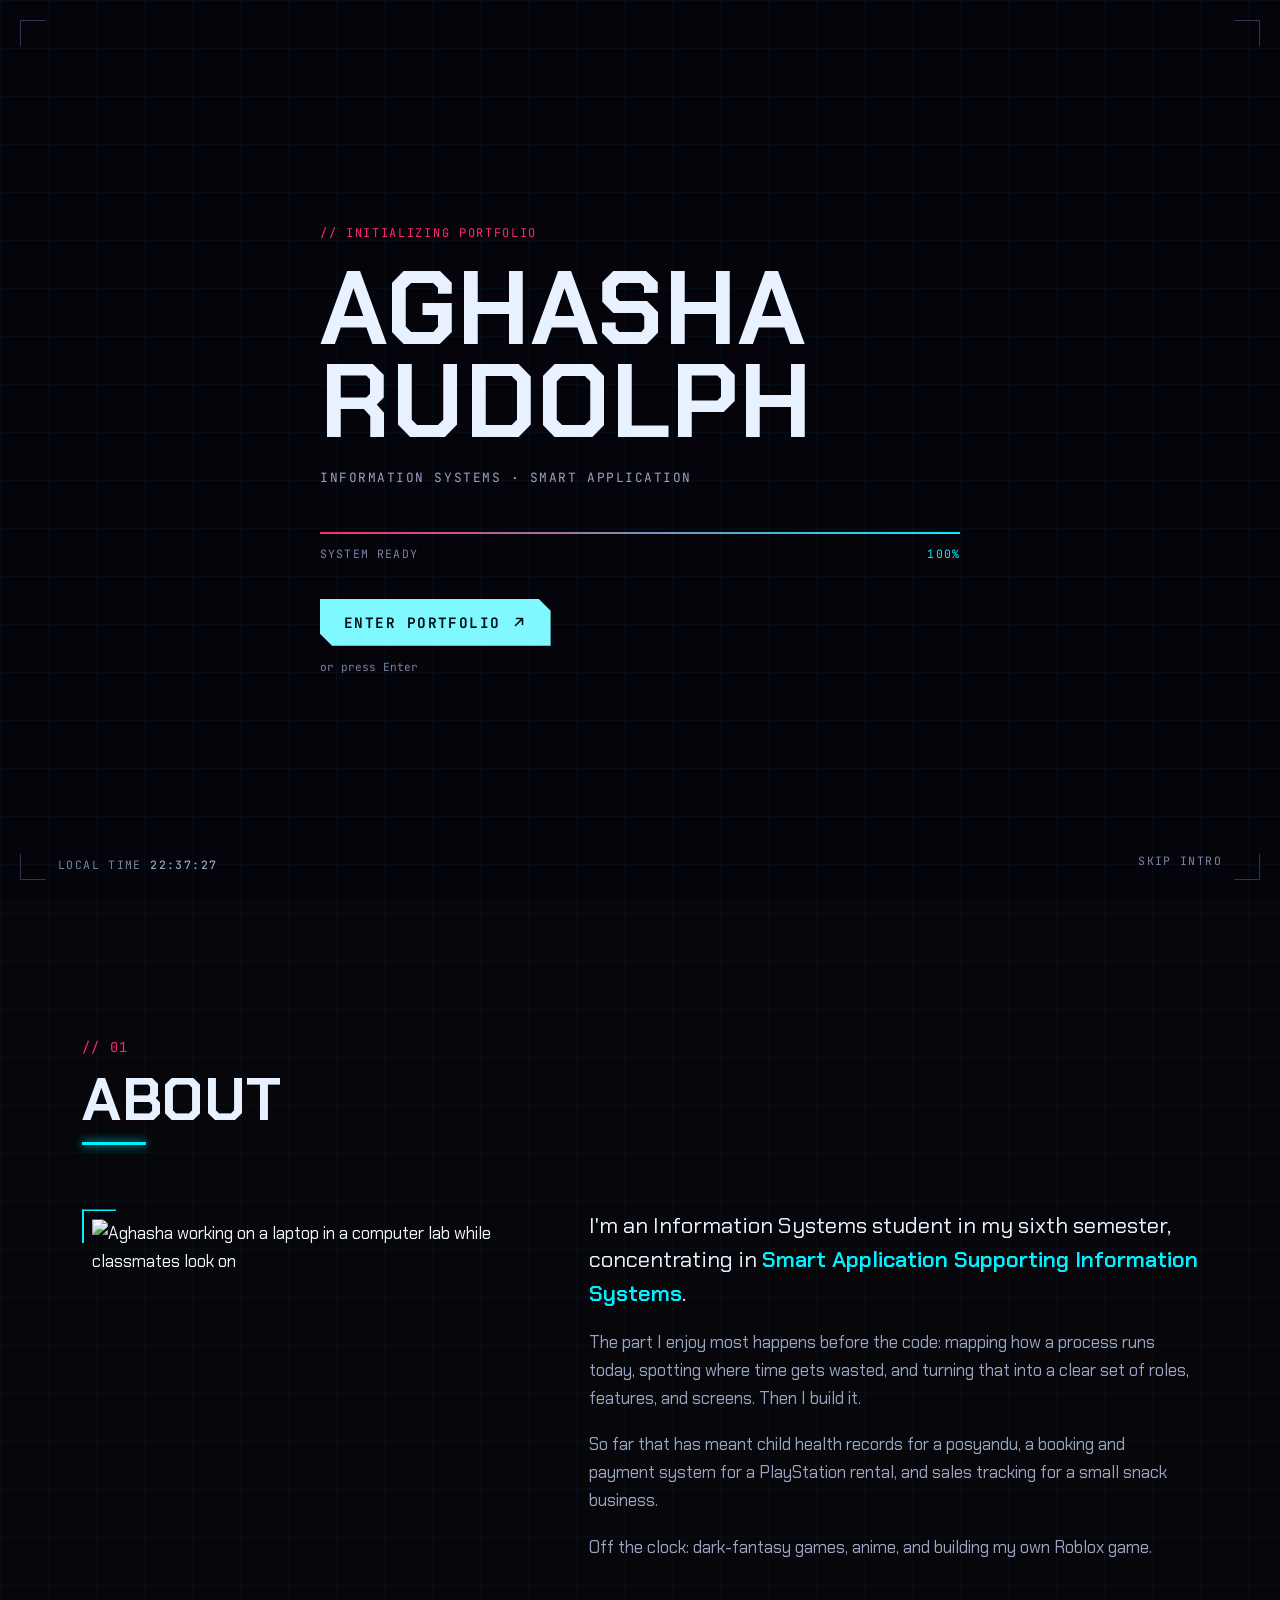
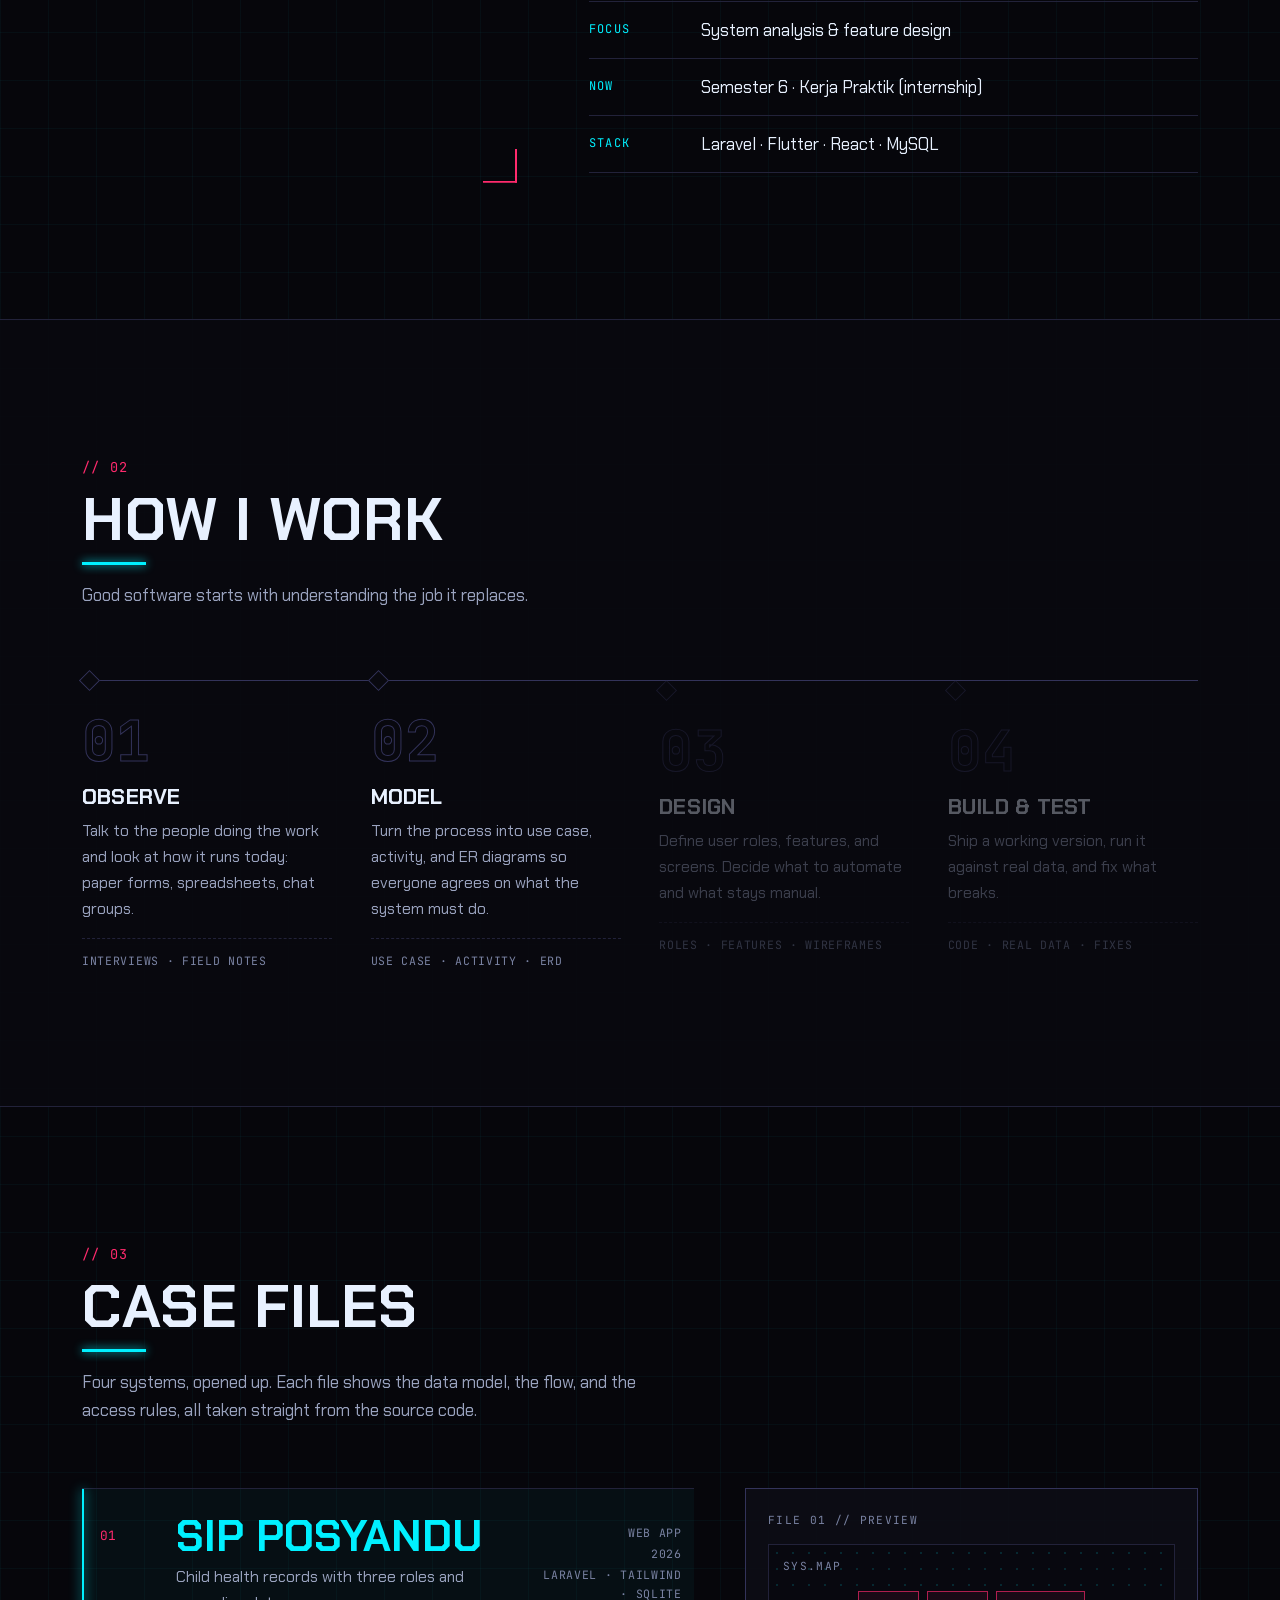
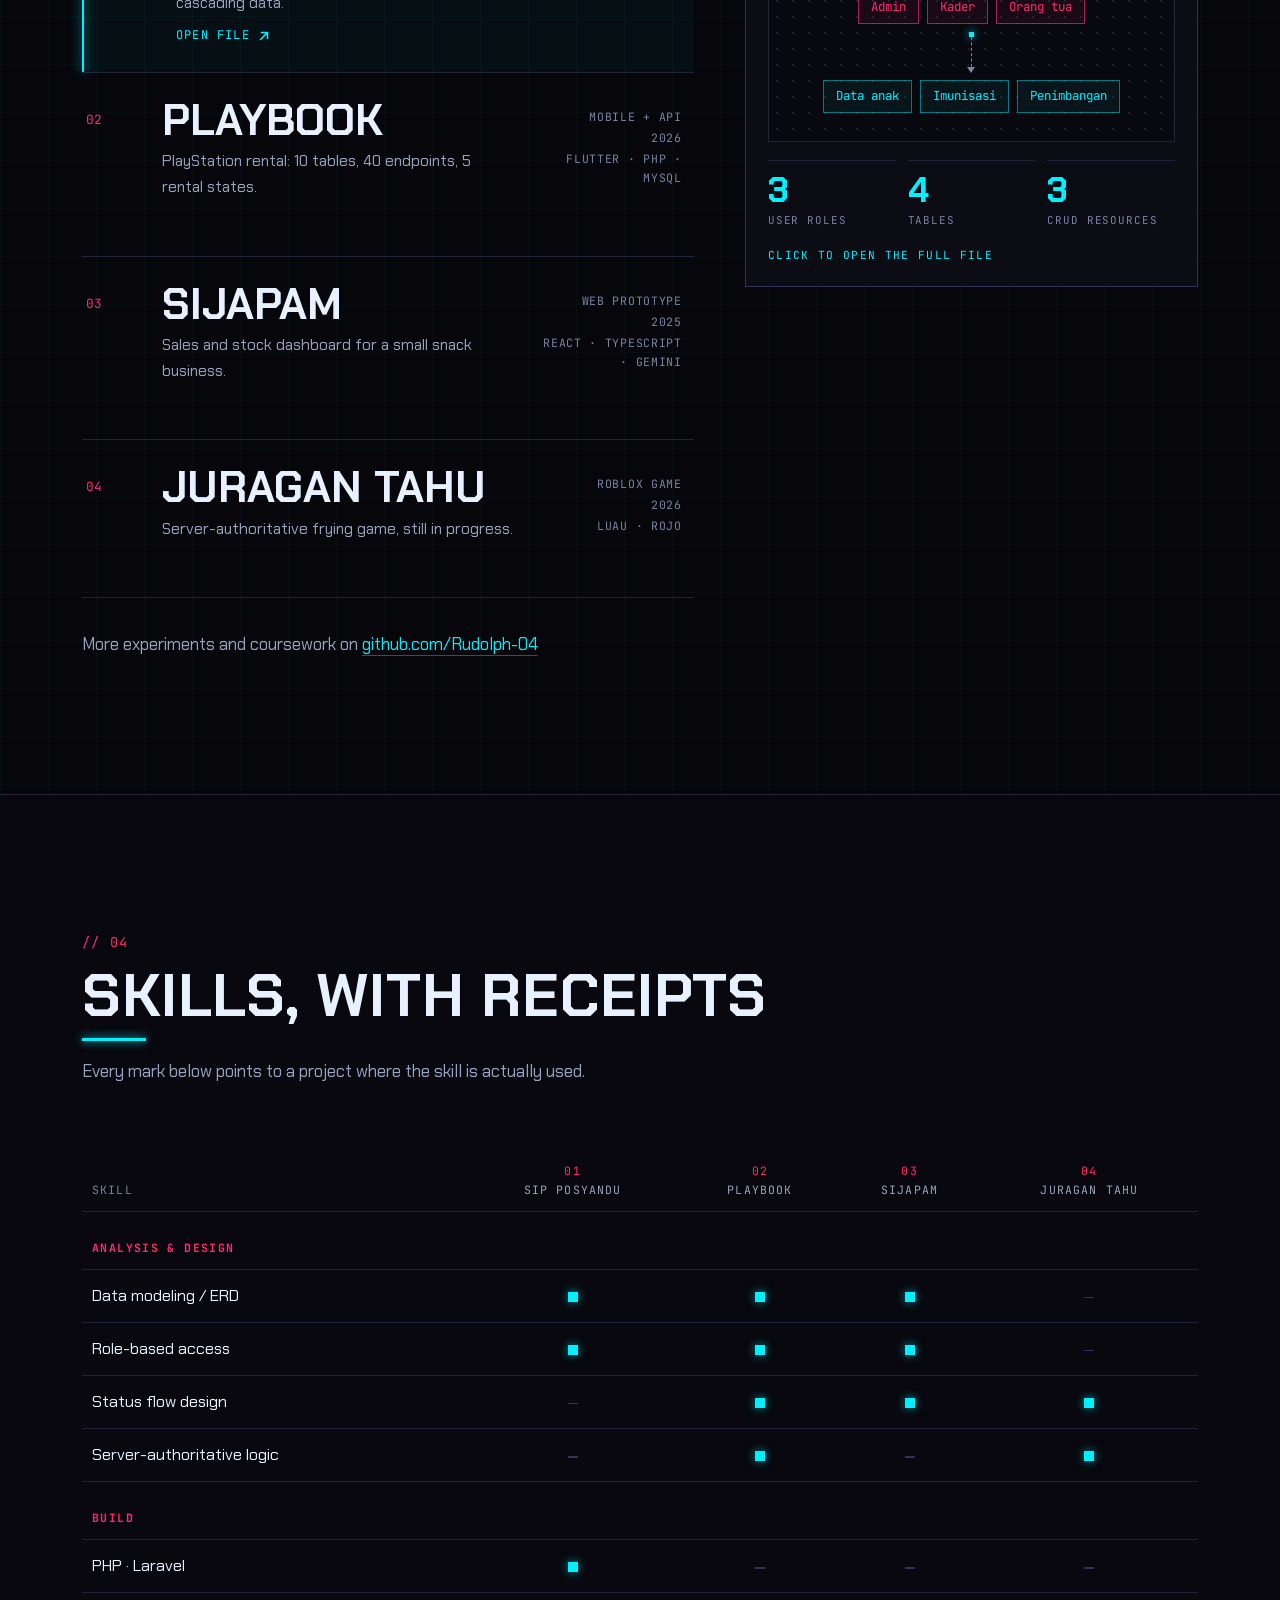
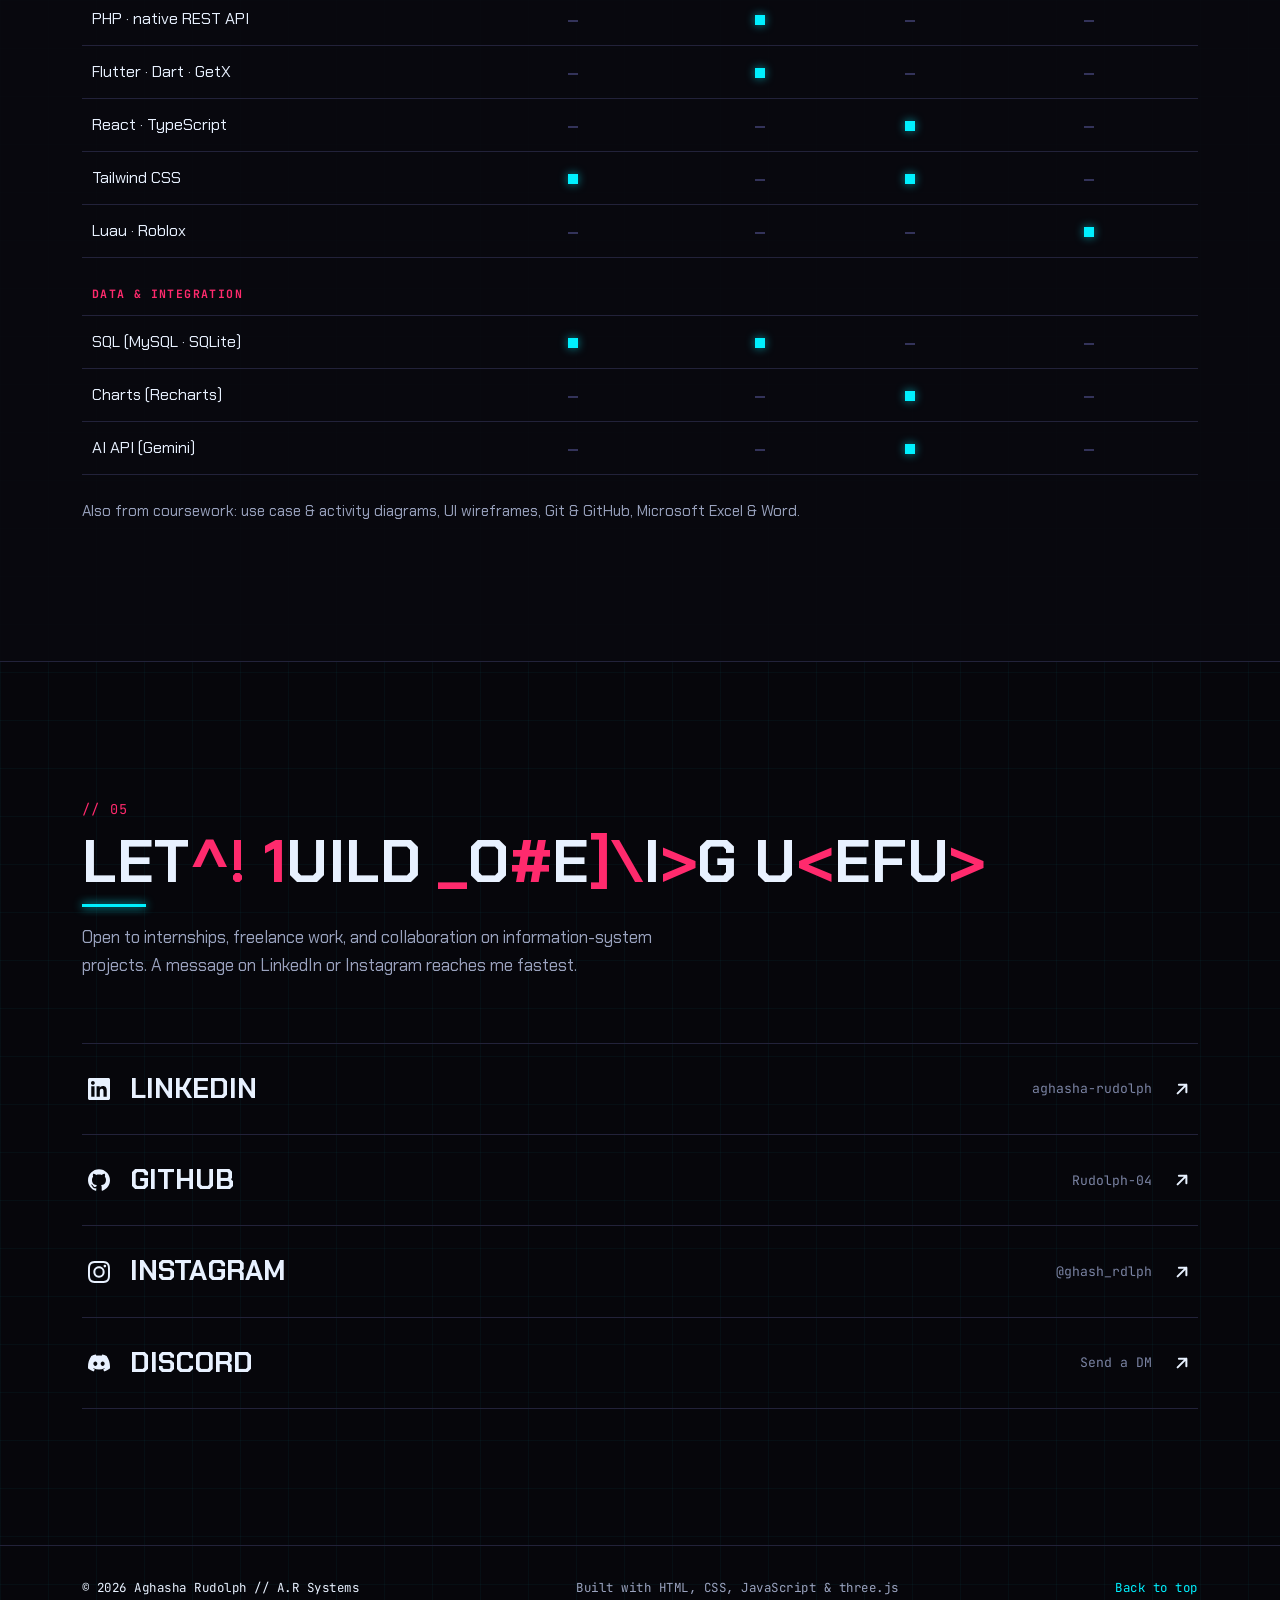
==== commit 073ca16a: "kartu: klik/tap untuk dibalik, Enter juga bisa" ====
--- a/index.html
+++ b/index.html
@@ -130,7 +130,7 @@
       <!-- Panggung kartu ID 3D. Isinya digambar oleh js/lanyard.js -->
       <div class="badge-stage">
         <canvas id="badge-canvas" tabindex="0" role="img"
-                aria-label="Interactive 3D ID card of Aghasha Rudolph hanging on a lanyard. Drag it, or use the arrow keys, to swing and flip it."></canvas>
+                aria-label="Interactive 3D ID card of Aghasha Rudolph hanging on a lanyard. Click it or press Enter to flip it over; drag it or use the arrow keys to swing it."></canvas>
 
         <!-- Cadangan kalau WebGL tidak tersedia: kartu statis biasa -->
         <div class="badge-fallback" aria-hidden="true">
@@ -140,7 +140,7 @@
           </div>
         </div>
 
-        <p class="badge-hint" aria-hidden="true">[ Drag the card ]</p>
+        <p class="badge-hint" aria-hidden="true">[ Click to flip · drag to swing ]</p>
         <span class="badge-ruler" aria-hidden="true"></span>
       </div>
 
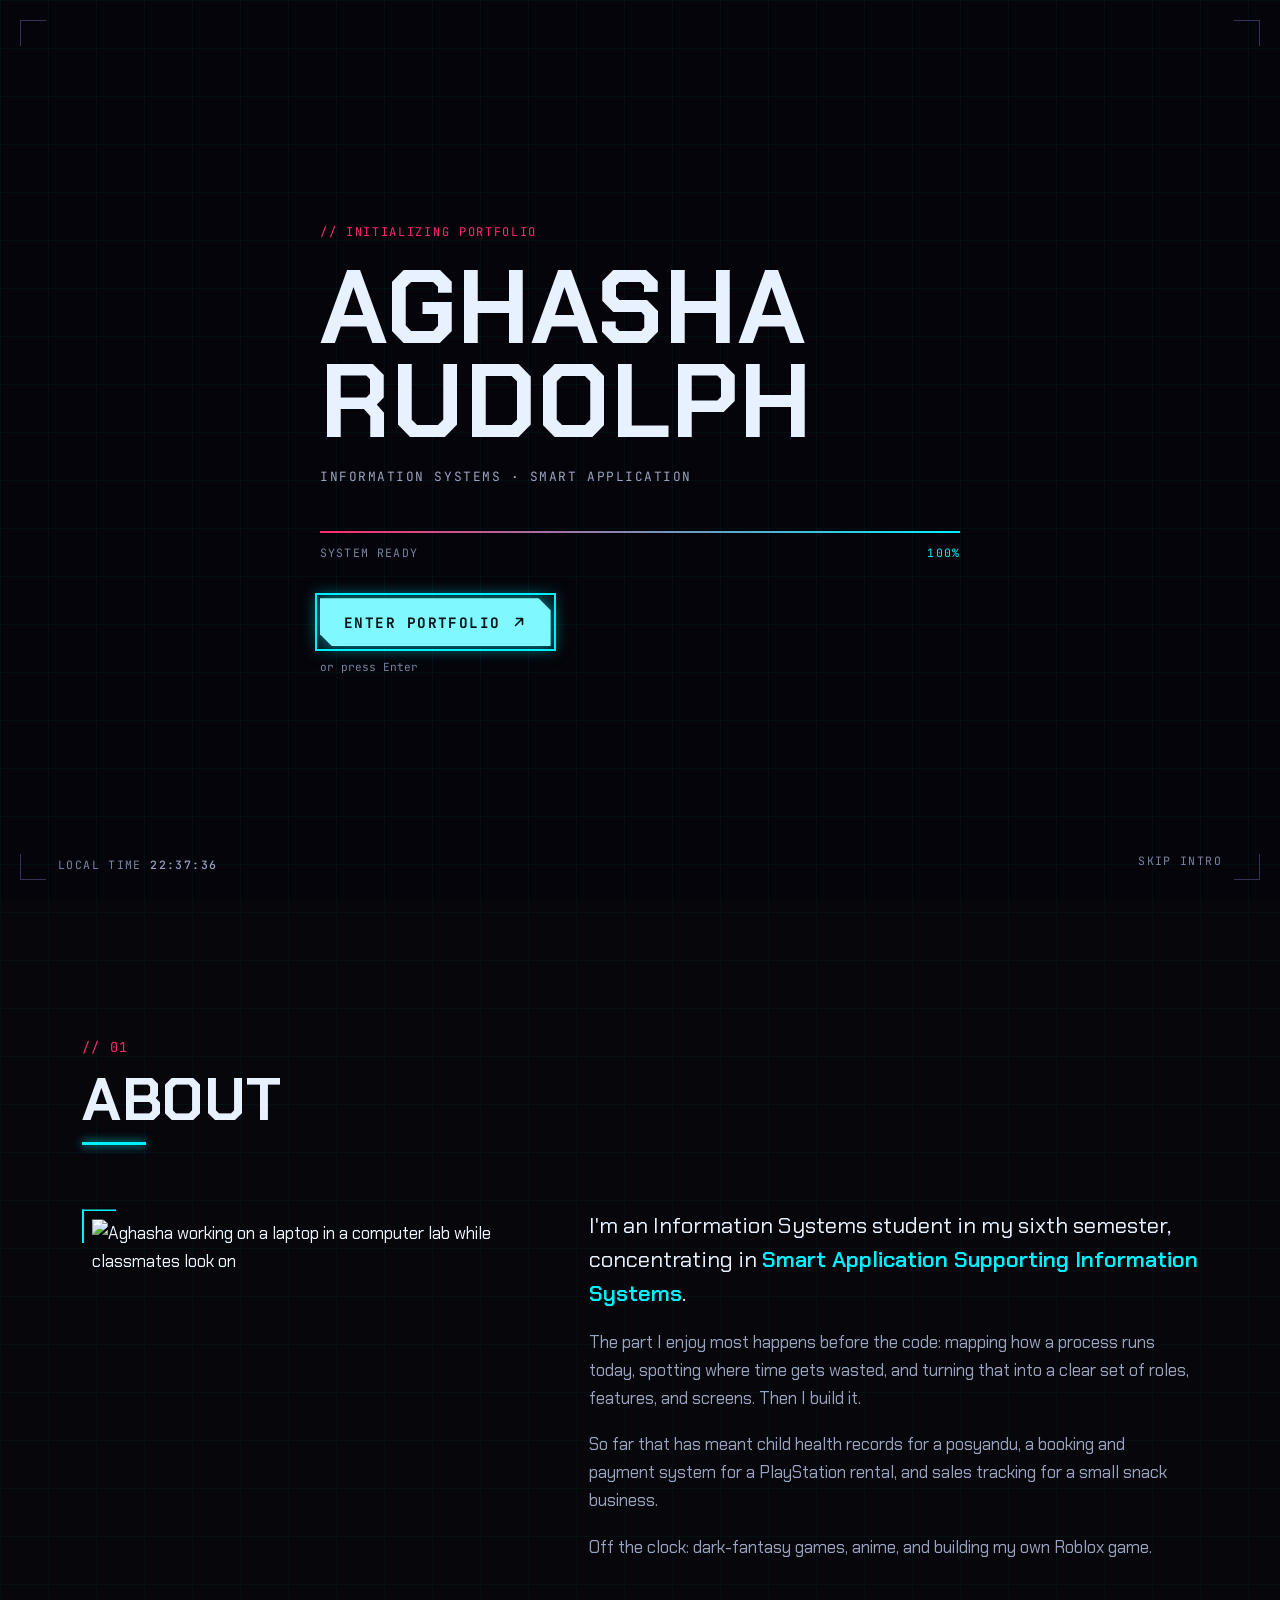
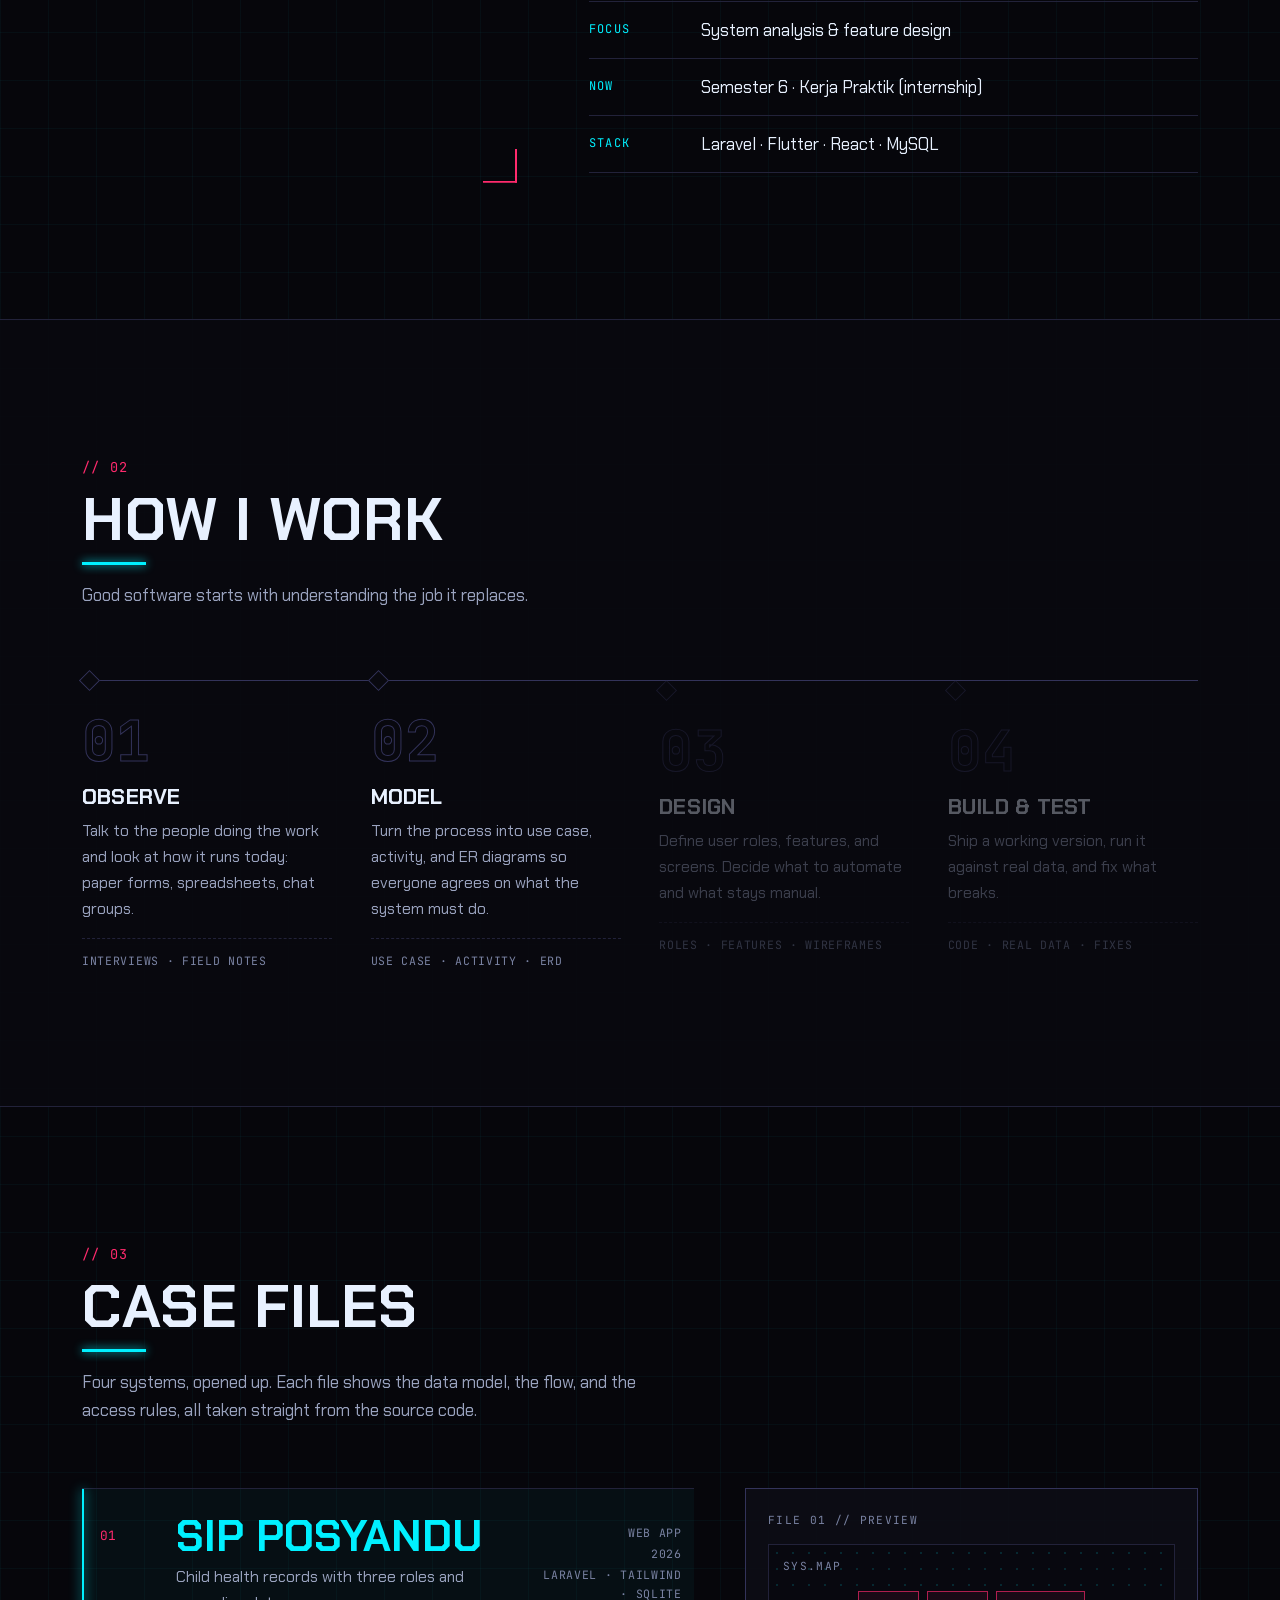
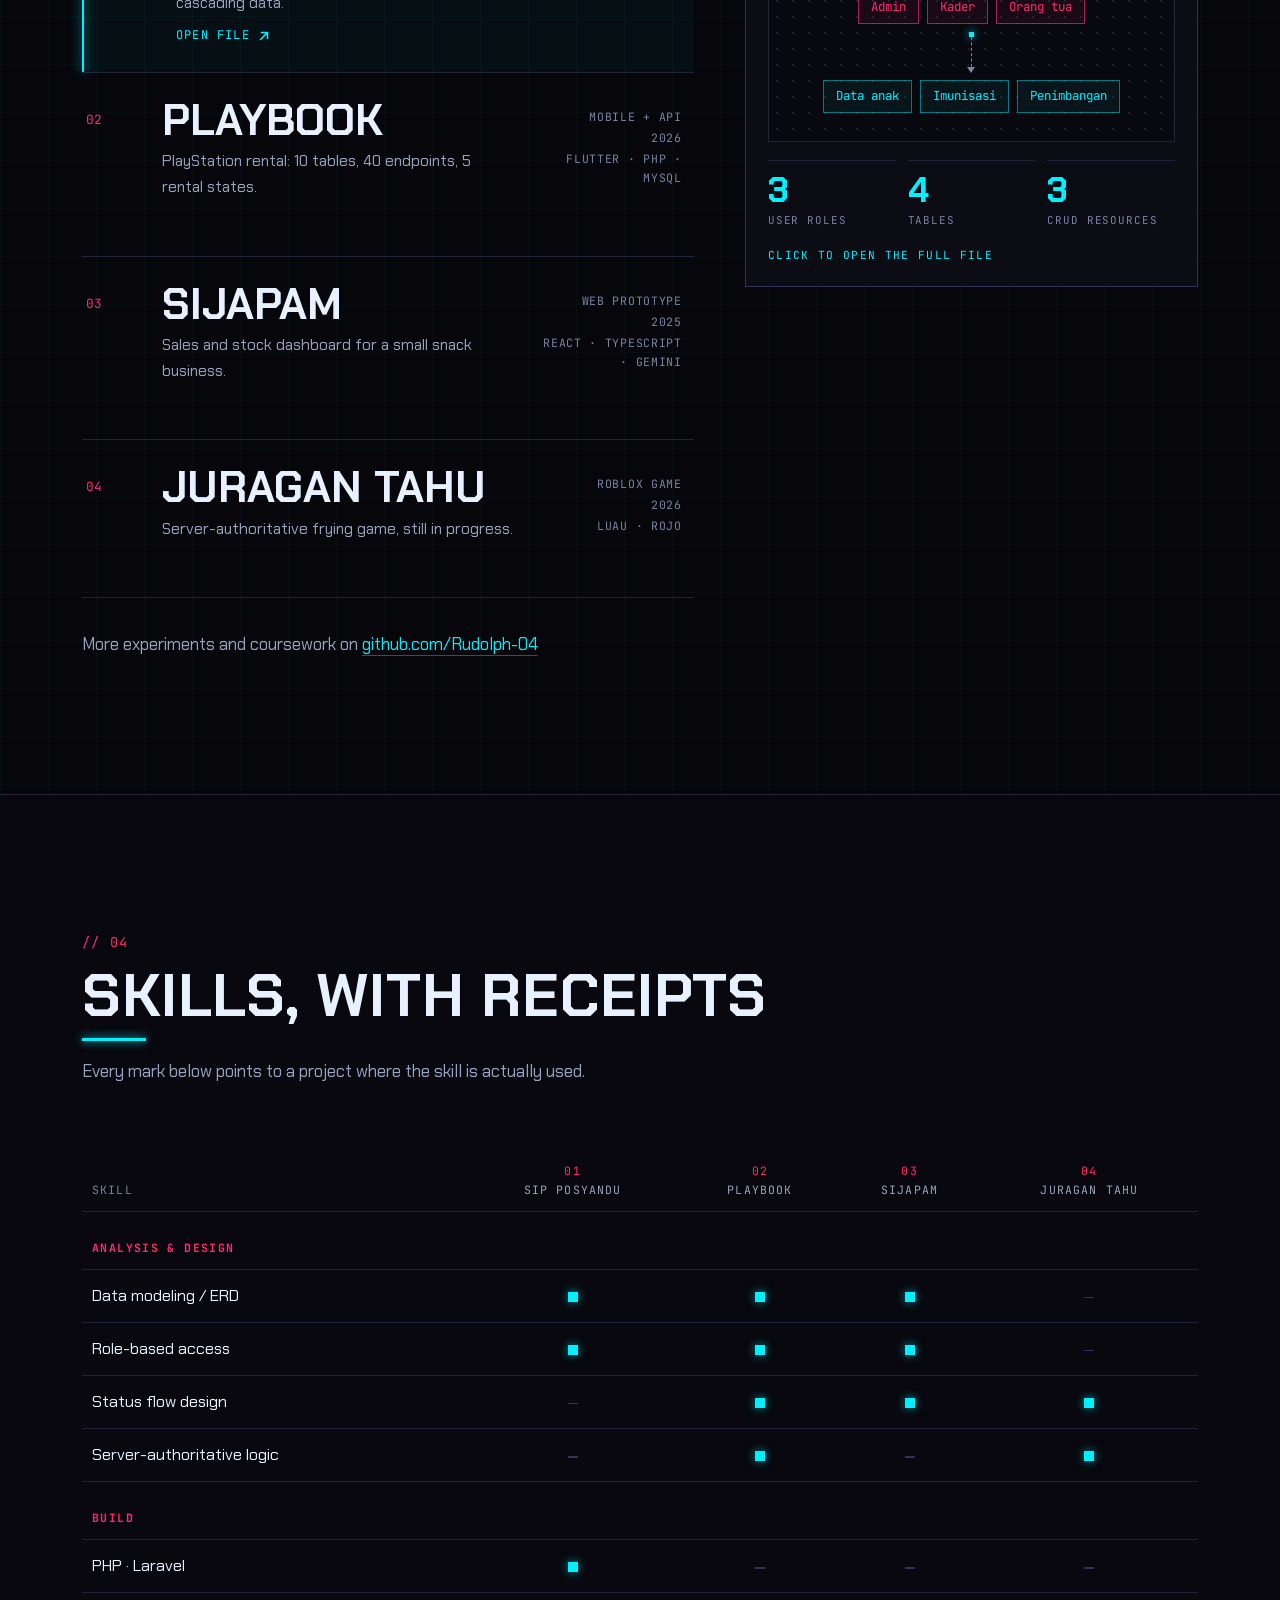
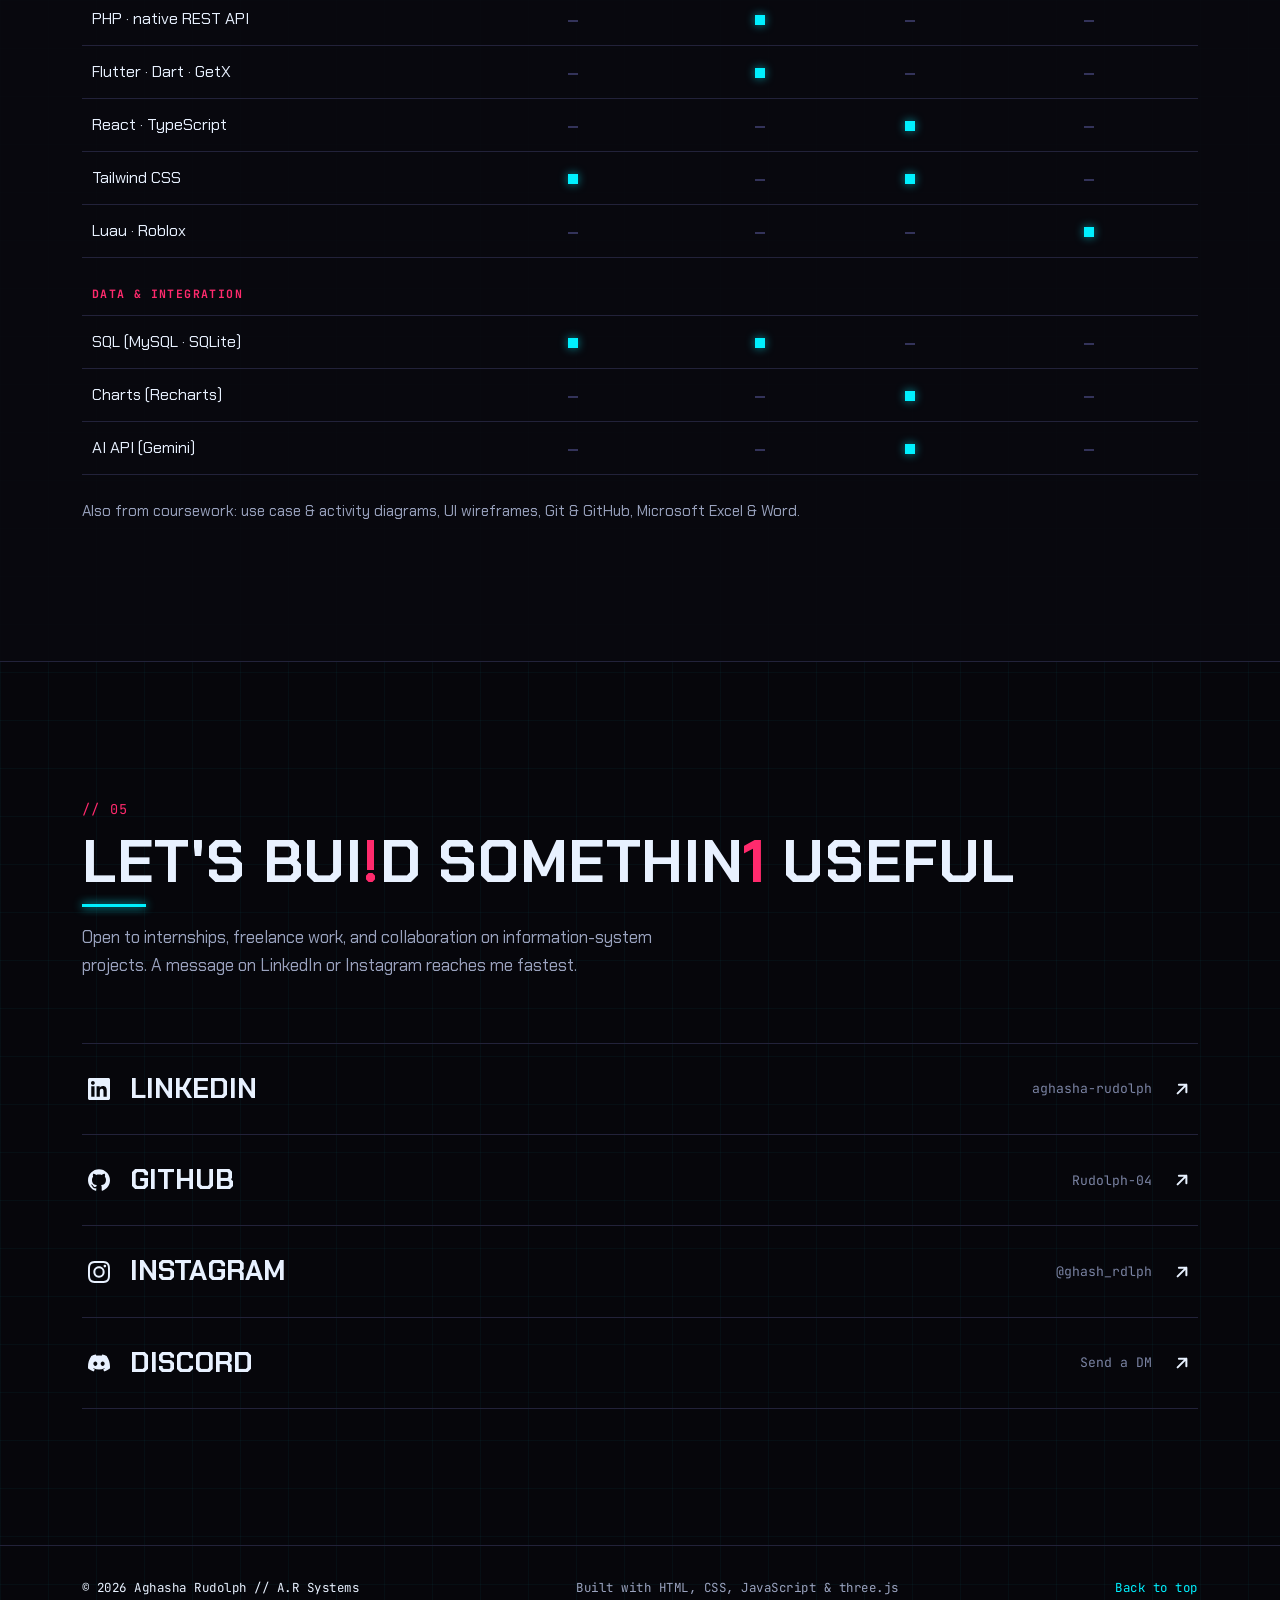
==== commit a2f8ddd0: "wip: efek tombol ditekan, tilt, skeleton foto (belum dipilih)" ====
--- a/index.html
+++ b/index.html
@@ -77,7 +77,7 @@
         </div>
       </div>
 
-      <button class="intro-enter" id="intro-enter" type="button">
+      <button class="btn btn-primary intro-enter" id="intro-enter" type="button">
         Enter portfolio
         <svg class="i-arrow" viewBox="0 0 16 16" aria-hidden="true"><path d="M4.5 11.5l7-7M5.5 4.5h6v6"/></svg>
       </button>
@@ -186,8 +186,8 @@
         </header>
 
         <div class="about-grid">
-          <figure class="about-photo reveal reveal-clip">
-            <img src="assets/img/about.jpg" width="960" height="1280" loading="lazy"
+          <figure class="about-photo reveal reveal-clip tilt-host">
+            <img class="tilt" src="assets/img/about.jpg" width="960" height="1280" loading="lazy"
                  alt="Aghasha working on a laptop in a computer lab while classmates look on">
           </figure>
 
@@ -277,7 +277,7 @@
           </p>
         </header>
 
-        <div class="case-index reveal">
+        <div class="case-index reveal tilt-host">
           <ol class="case-list reveal-stagger">
             <li>
               <a class="case-row" href="https://github.com/Rudolph-04/sip-posyandu" target="_blank" rel="noopener" data-case="posyandu">
@@ -325,7 +325,7 @@
             </li>
           </ol>
           <!-- Pratinjau diisi oleh js/case-files.js saat baris di-hover -->
-          <aside class="case-preview" aria-hidden="true"></aside>
+          <aside class="case-preview tilt" aria-hidden="true"></aside>
         </div>
 
         <p class="projects-more reveal">
--- a/css/style.css
+++ b/css/style.css
@@ -229,57 +229,85 @@
   97% { opacity: 0; }
 }
 
-/* Tombol */
+/* Tombol
+   Bentuk sudut terpotong digambar di ::before (garis tepi) dan ::after (isi),
+   bukan di tombolnya. clip-path di tombol akan ikut memotong glow (filter). */
 .btn {
+  --btn-cut: polygon(0 0, calc(100% - 12px) 0, 100% 12px, 100% 100%, 12px 100%, 0 calc(100% - 12px));
+  --btn-edge: var(--cyan);
+  --btn-fill: var(--cyan);
+  --btn-glow: rgba(0, 240, 255, .55);
+  position: relative;
+  isolation: isolate;
   display: inline-flex;
   align-items: center;
   gap: 8px;
   min-height: 48px;
   padding: 12px 24px;
+  border: 0;
+  background: none;
+  cursor: pointer;
   font-family: var(--font-mono);
   font-weight: 700;
   font-size: .9rem;
   letter-spacing: .08em;
   text-transform: uppercase;
-  clip-path: polygon(0 0, calc(100% - 12px) 0, 100% 12px, 100% 100%, 12px 100%, 0 calc(100% - 12px));
-  transition: background-color .2s, color .2s, transform .2s var(--ease);
-}
-
+  transition: color .2s, filter .25s, scale .15s var(--ease);
+}
+
+.btn::before,
+.btn::after {
+  content: "";
+  position: absolute;
+  clip-path: var(--btn-cut);
+  transition: background-color .2s;
+}
+
+.btn::before {
+  inset: 0;
+  z-index: -2;
+  background: var(--btn-edge);
+}
+
+.btn::after {
+  inset: 1.5px;
+  z-index: -1;
+  background: var(--btn-fill);
+}
+
+/* Glow tipis saat disorot */
+.btn:hover,
+.btn:focus-visible {
+  filter: drop-shadow(0 0 7px var(--btn-glow));
+}
+
+/* Mengecil sedikit saat ditekan, lalu memantul balik saat dilepas */
 .btn:active {
-  transform: translateY(1px);
+  scale: .96;
+  filter: drop-shadow(0 0 3px var(--btn-glow));
+  transition-duration: .2s, .08s, .08s;
 }
 
 .btn-primary {
-  background: var(--cyan);
   color: var(--ink);
 }
 
-.btn-primary:hover {
-  background: #7ff8ff;
+.btn-primary:hover,
+.btn-primary:focus-visible {
+  --btn-edge: #7ff8ff;
+  --btn-fill: #7ff8ff;
 }
 
 .btn-ghost {
-  background: var(--magenta);
+  --btn-edge: var(--magenta);
+  --btn-fill: var(--bg);
+  --btn-glow: rgba(255, 42, 109, .55);
   color: var(--text);
-  position: relative;
-}
-
-.btn-ghost::before {
-  content: "";
-  position: absolute;
-  inset: 1.5px;
-  background: var(--bg);
-  clip-path: inherit;
-  z-index: -1;
-  transition: background-color .2s;
-}
-
-.btn-ghost {
-  isolation: isolate;
-}
-
-.btn-ghost:hover::before {
-  background: rgba(255, 42, 109, .16);
+}
+
+.btn-ghost:hover,
+.btn-ghost:focus-visible {
+  --btn-fill: #1d0a16;
 }
 
 .i-arrow {
@@ -390,7 +418,7 @@
   background: none;
   border: 0;
   cursor: pointer;
-  transition: color .2s;
+  transition: color .2s, scale .15s var(--ease);
 }
 
 .intro-skip:hover,
@@ -473,32 +501,18 @@
   gap: 10px;
   margin-top: 36px;
   padding: 14px 24px;
-  background: var(--cyan);
-  color: var(--ink);
-  border: 0;
-  font-family: var(--font-mono);
-  font-weight: 700;
-  font-size: .9rem;
   letter-spacing: .1em;
-  text-transform: uppercase;
-  cursor: pointer;
-  clip-path: polygon(0 0, calc(100% - 12px) 0, 100% 12px, 100% 100%, 12px 100%, 0 calc(100% - 12px));
   opacity: 0;
   visibility: hidden;
   transform: translateY(6px);
-  transition: opacity .4s, transform .4s var(--ease), background-color .2s, visibility 0s .4s;
+  transition: opacity .4s, transform .4s var(--ease), visibility 0s .4s, filter .25s, scale .15s var(--ease);
 }
 
 .intro.is-ready .intro-enter {
   opacity: 1;
   visibility: visible;
   transform: none;
-  transition: opacity .4s, transform .4s var(--ease), background-color .2s;
-}
-
-.intro-enter:hover,
-.intro-enter:focus-visible {
-  background: #7ff8ff;
+  transition: opacity .4s, transform .4s var(--ease), filter .25s, scale .15s var(--ease);
 }
 
 .intro-hint {
@@ -1306,7 +1320,7 @@
   gap: 20px;
   padding: 22px 6px;
   border-bottom: 1px solid var(--line);
-  transition: color .2s, padding .3s var(--ease), background-color .3s;
+  transition: color .2s, padding .3s var(--ease), background-color .3s, scale .15s var(--ease);
 }
 
 .contact-list a::before {
@@ -1645,7 +1659,7 @@
   letter-spacing: .1em;
   text-transform: uppercase;
   cursor: pointer;
-  transition: color .2s, border-color .2s;
+  transition: color .2s, border-color .2s, scale .15s var(--ease);
 }
 
 .fx-toggle span {
@@ -1739,7 +1753,7 @@
   align-items: start;
   padding: 26px 12px 26px 4px;
   border-bottom: 1px solid var(--line);
-  transition: background-color .3s, padding .4s var(--ease);
+  transition: background-color .3s, padding .4s var(--ease), scale .15s var(--ease);
 }
 
 .case-row::before {
@@ -2770,3 +2784,103 @@
     margin-bottom: 10px;
   }
 }
+
+
+/* ==========================================================================
+   MICRO INTERACTION
+   ========================================================================== */
+/* Mengecil sedikit saat ditekan */
+.nav-toggle,
+.dossier-close,
+.dossier-tab,
+.dossier-next {
+  transition: color .2s, scale .15s var(--ease);
+}
+
+.fx-toggle:active,
+.nav-toggle:active,
+.intro-skip:active,
+.dossier-close:active,
+.dossier-tab:active,
+.dossier-next:active {
+  scale: .94;
+  transition-duration: .2s, .08s;
+}
+
+.case-row:active,
+.contact-list a:active {
+  scale: .985;
+}
+
+/* Kartu terangkat halus: panel pratinjau & foto About ikut miring sedikit
+   mengikuti kursor (diatur main.js lewat --rx, --ry, --gx, --gy) */
+.tilt-host {
+  perspective: 1000px;
+}
+
+.tilt.is-tilting {
+  translate: 0 -6px;
+  rotate: var(--tx, 0) var(--ty, 1) 0 var(--ta, 0deg);
+}
+
+/* Transisi digabung dengan transisi bawaan tiap elemen (muncul / fade in),
+   supaya yang satu tidak menimpa yang lain */
+.case-preview.tilt {
+  transition: opacity .35s, transform .35s var(--ease), rotate .6s var(--ease), translate .6s var(--ease), box-shadow .4s;
+}
+
+.case-preview.tilt.is-tilting {
+  transition: opacity .35s, transform .35s var(--ease), rotate .12s linear, translate .4s var(--ease), box-shadow .4s;
+}
+
+.about-photo img.tilt {
+  transition: opacity .6s var(--ease), rotate .6s var(--ease), translate .6s var(--ease);
+}
+
+.about-photo img.tilt.is-tilting {
+  transition: opacity .6s var(--ease), rotate .12s linear, translate .4s var(--ease);
+}
+
+.case-preview.tilt.is-tilting {
+  box-shadow: 0 24px 50px -24px rgba(0, 240, 255, .35);
+}
+
+/* Kilau tipis yang mengikuti kursor */
+.case-preview::after {
+  content: "";
+  position: absolute;
+  inset: 0;
+  pointer-events: none;
+  background: radial-gradient(260px circle at var(--gx, 50%) var(--gy, 50%), rgba(0, 240, 255, .07), transparent 70%);
+  opacity: 0;
+  transition: opacity .4s;
+}
+
+.case-preview.is-tilting::after {
+  opacity: 1;
+}
+
+/* Skeleton shimmer: kotak berkilau selama foto belum selesai dimuat */
+@keyframes shimmer {
+  from { background-position: 150% 0, 0 0; }
+  to   { background-position: -50% 0, 0 0; }
+}
+
+/* Shimmer digambar di belakang foto (area konten figure); fotonya sendiri
+   transparan sampai selesai dimuat, lalu muncul pelan menutupi shimmer */
+.js .about-photo:not(.is-loaded) {
+  background:
+    linear-gradient(100deg, transparent 30%, rgba(0, 240, 255, .08) 50%, transparent 70%) 150% 0 / 200% 100% no-repeat,
+    linear-gradient(var(--panel-2), var(--panel-2));
+  background-origin: content-box;
+  background-clip: content-box;
+  animation: shimmer 1.4s linear infinite;
+}
+
+.js .about-photo img {
+  opacity: 0;
+}
+
+.js .about-photo.is-loaded img {
+  opacity: 1;
+}
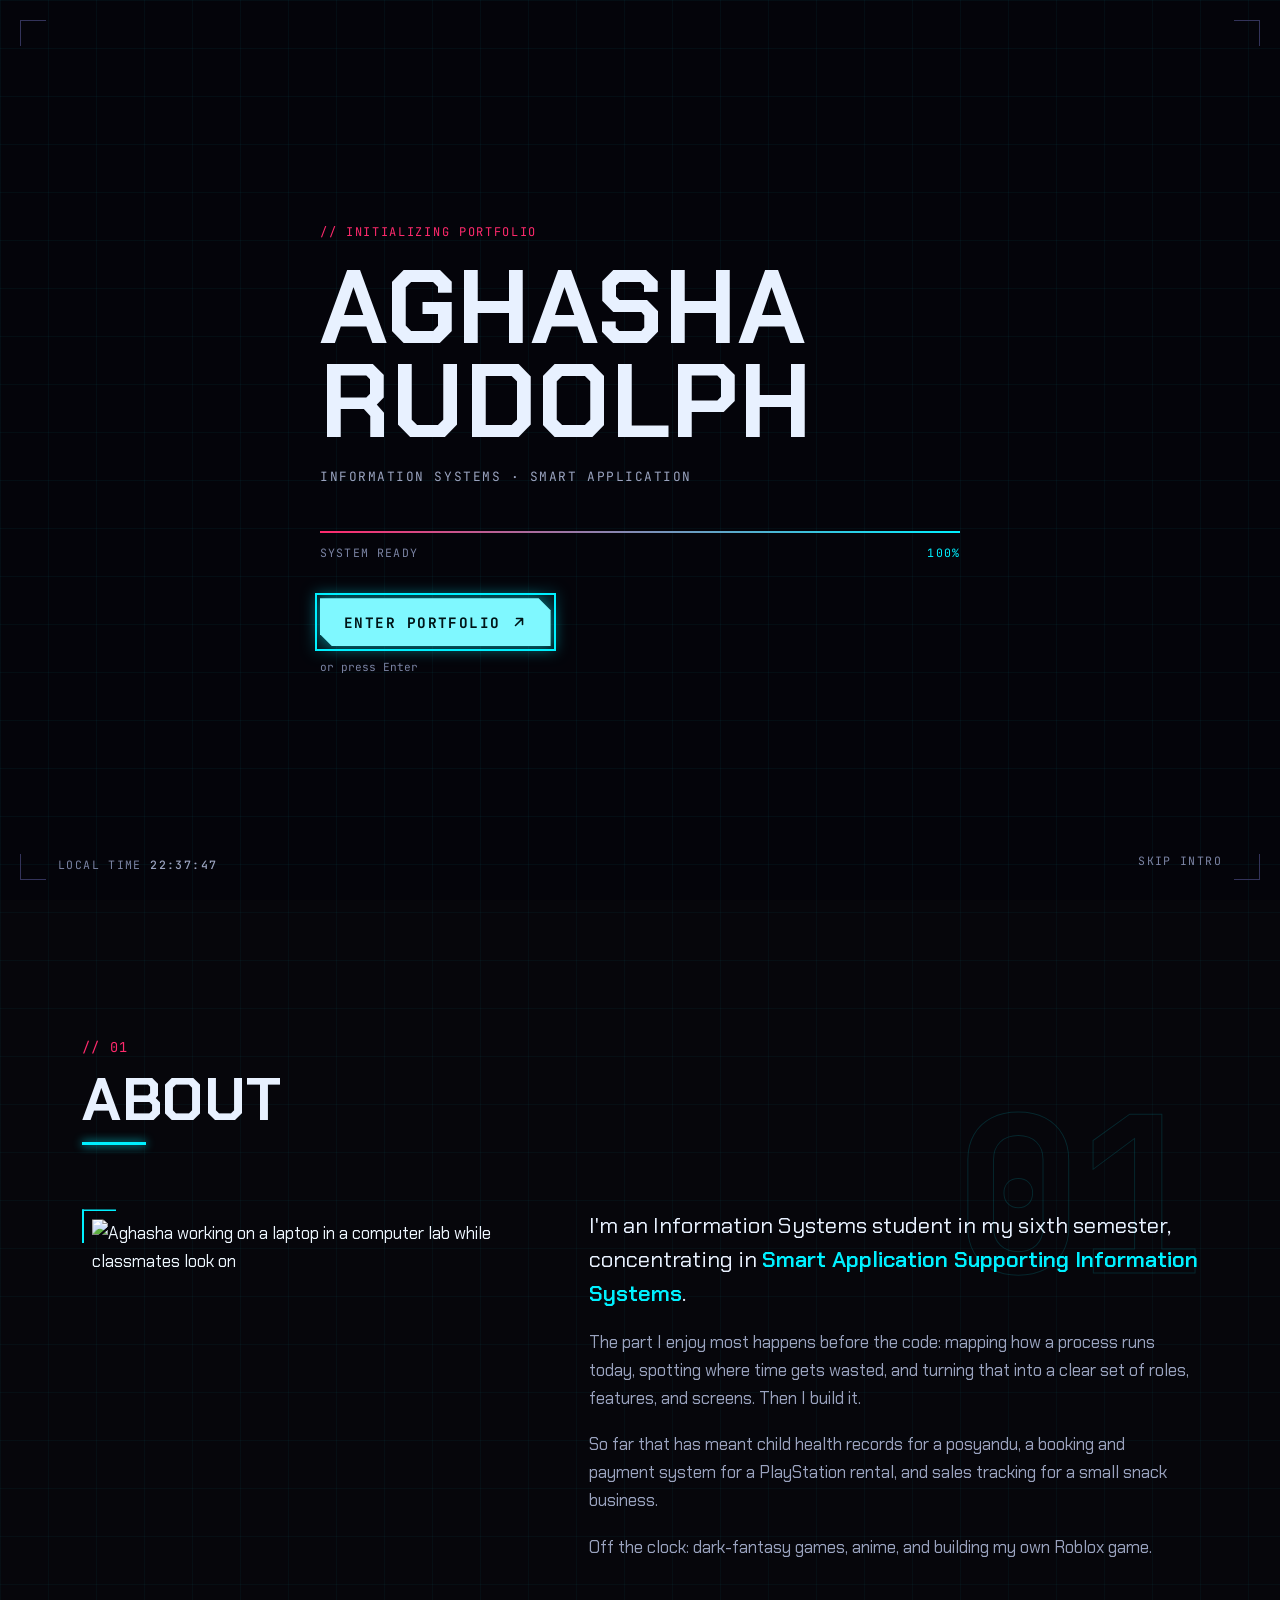
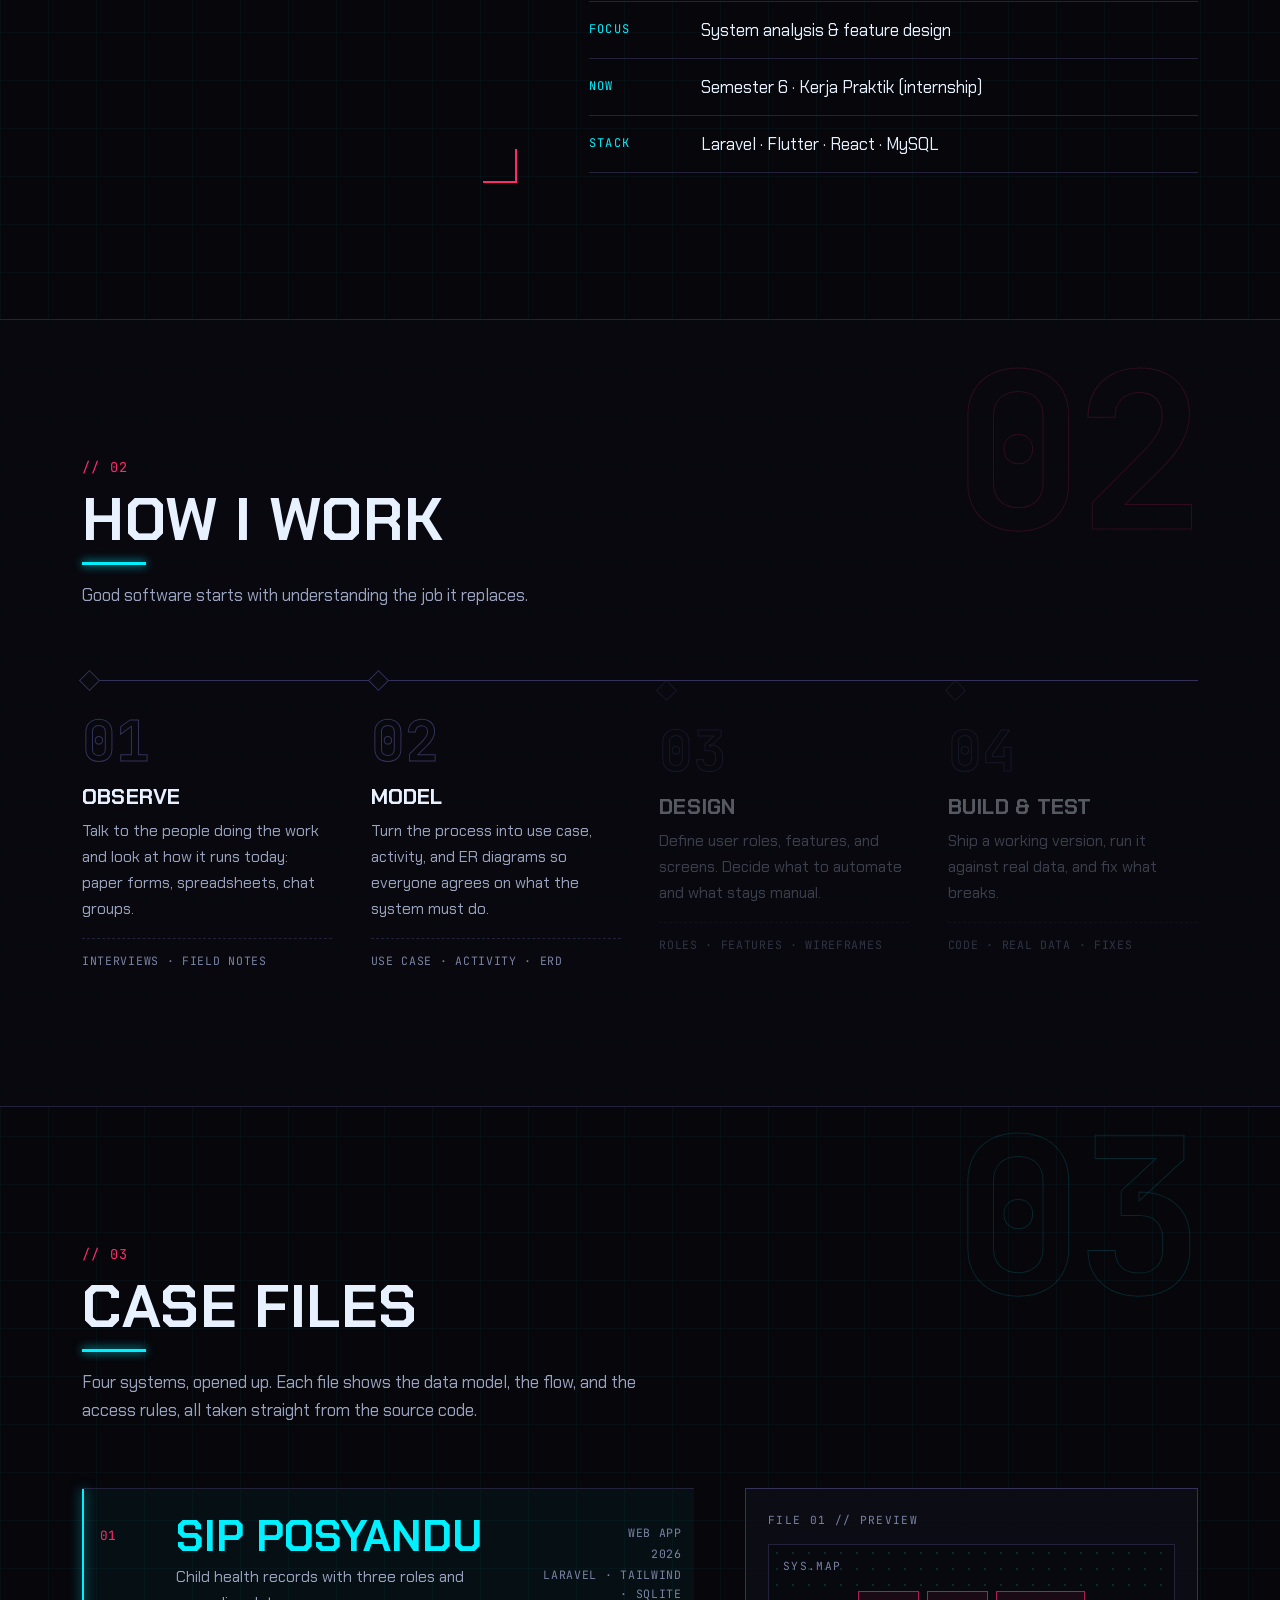
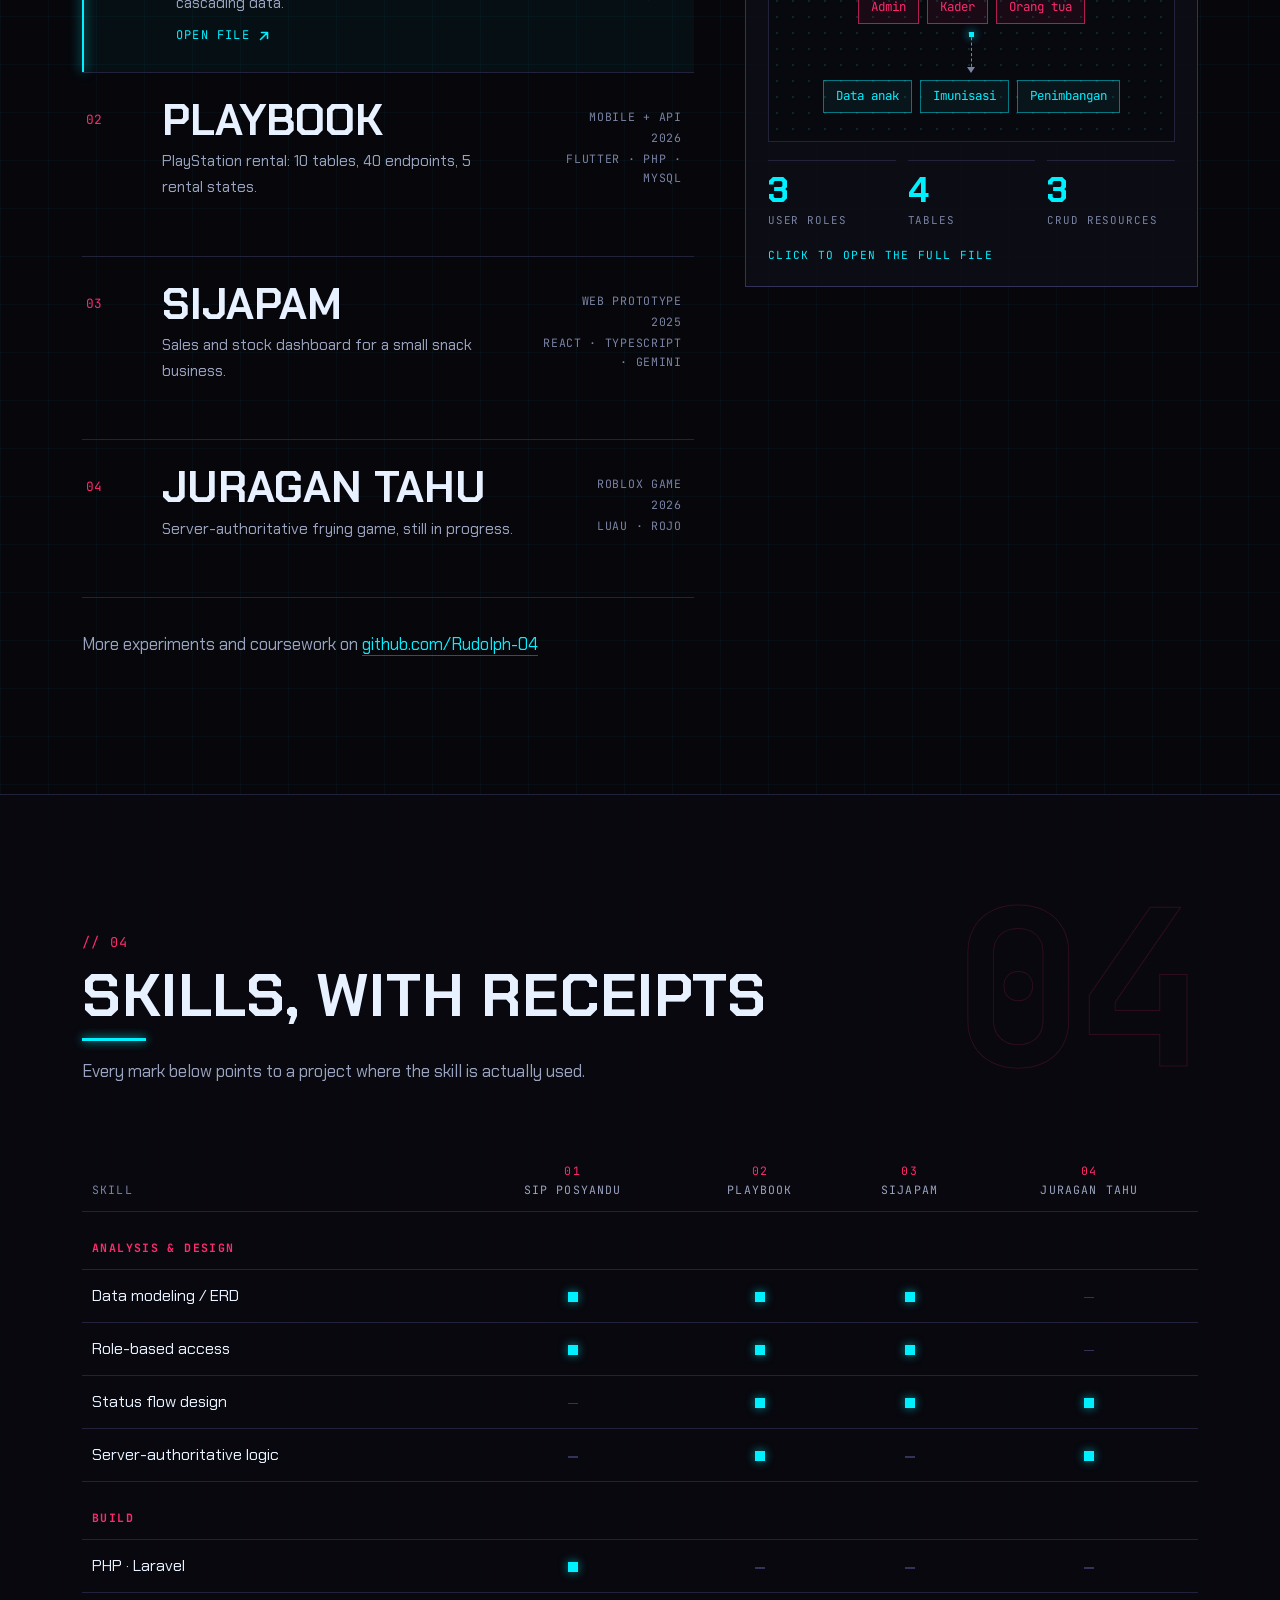
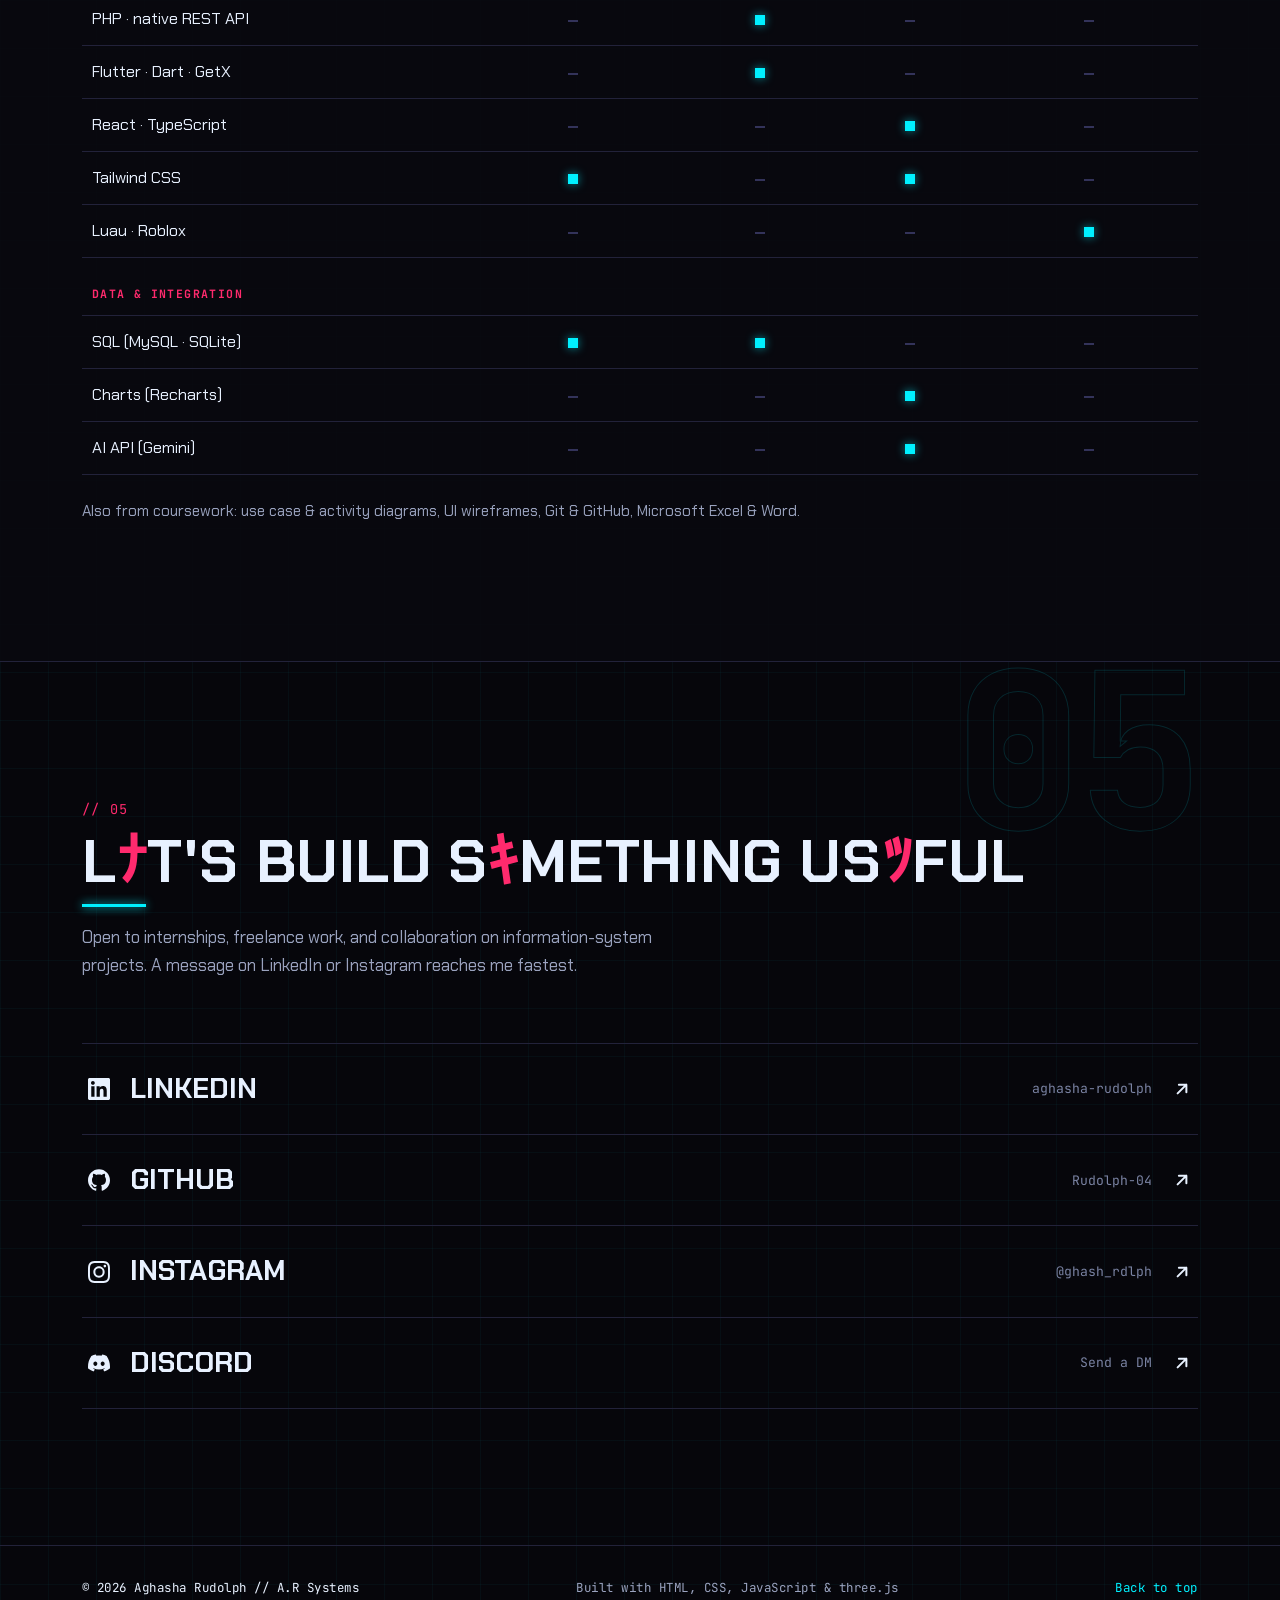
==== commit 5fe764df: "gabung ide: terminal Ctrl+K, transisi dossier, reveal per baris, angka section berlapis, opening sek" ====
--- a/index.html
+++ b/index.html
@@ -34,7 +34,11 @@
   <script>
     (function () {
       var root = document.documentElement;
-      var skip = location.hash.length > 1 ||
+      var booted = false;
+      try { booted = sessionStorage.getItem('booted') === '1'; } catch (e) {}
+      // Opening dilewati kalau: link langsung ke section, animasi dimatikan
+      // di sistem, atau sudah pernah tampil di sesi (tab) ini
+      var skip = booted || location.hash.length > 1 ||
                  window.matchMedia('(prefers-reduced-motion: reduce)').matches;
       root.classList.add('js', skip ? 'intro-done' : 'intro-active');
       // Pengunjung yang pernah mematikan efek visual: langsung matikan dari awal
@@ -98,12 +102,13 @@
 
       <nav class="site-nav" id="site-nav" aria-label="Main">
         <ul>
-          <li><a href="#about"><i>01</i>About</a></li>
-          <li><a href="#process"><i>02</i>Process</a></li>
-          <li><a href="#projects"><i>03</i>Projects</a></li>
-          <li><a href="#skills"><i>04</i>Skills</a></li>
-          <li><a href="#contact"><i>05</i>Contact</a></li>
+          <li><a href="#about"><i>01</i><span>About</span></a></li>
+          <li><a href="#process"><i>02</i><span>Process</span></a></li>
+          <li><a href="#projects"><i>03</i><span>Projects</span></a></li>
+          <li><a href="#skills"><i>04</i><span>Skills</span></a></li>
+          <li><a href="#contact"><i>05</i><span>Contact</span></a></li>
           <li class="fx-item">
+            <button class="fx-toggle term-toggle" id="term-toggle" type="button" aria-haspopup="dialog" title="Open terminal (Ctrl+K)"><span aria-hidden="true">&gt;_</span><b class="sr-only">Open terminal</b></button>
             <button class="fx-toggle" id="fx-toggle" type="button" aria-pressed="true" title="Turn visual effects on or off">FX <span>on</span></button>
           </li>
         </ul>
@@ -146,7 +151,7 @@
 
       <div class="container hero-inner">
         <div class="hero-text">
-          <p class="eyebrow"><span class="dot"></span>Status: online // Information Systems</p>
+          <p class="eyebrow"><span class="dot" aria-hidden="true"></span>Status: open to internships // Information Systems</p>
           <h1 id="hero-title">
             <span class="glitch" data-text="AGHASHA">AGHASHA</span>
             <span class="glitch" data-text="RUDOLPH">RUDOLPH</span>
@@ -412,6 +417,19 @@
   <!-- Dossier project (isi dibuat oleh js/case-files.js) -->
   <dialog class="dossier" id="dossier"></dialog>
 
+  <!-- Terminal (perintah diatur oleh js/terminal.js) -->
+  <dialog class="term" id="term" aria-labelledby="term-title">
+    <div class="term-bar">
+      <p class="term-title" id="term-title">Terminal // guest@aghasha</p>
+      <button class="term-close" id="term-close" type="button" aria-label="Close terminal">Esc</button>
+    </div>
+    <div class="term-out" id="term-out" role="log" aria-live="polite"></div>
+    <form class="term-form" id="term-form" autocomplete="off">
+      <label class="term-prompt" for="term-input">guest@aghasha:~$</label>
+      <input class="term-input" id="term-input" type="text" spellcheck="false" autocapitalize="off" enterkeyhint="send">
+    </form>
+  </dialog>
+
   <!-- ============ FOOTER ============ -->
   <footer class="site-footer">
     <div class="container footer-inner">
@@ -424,6 +442,7 @@
   <script src="js/main.js" defer></script>
   <script src="js/case-data.js" defer></script>
   <script src="js/case-files.js" defer></script>
+  <script src="js/terminal.js" defer></script>
   <script type="module" src="js/lanyard.js"></script>
 </body>
 </html>
--- a/css/style.css
+++ b/css/style.css
@@ -728,11 +728,26 @@
 }
 
 .eyebrow .dot {
+  position: relative;
+  flex: none;
   width: 8px;
   height: 8px;
   background: var(--cyan);
   box-shadow: 0 0 10px var(--cyan);
-  animation: blink 1.4s steps(1) infinite;
+}
+
+/* Cincin yang memancar: tanda "tersedia / sedang buka" */
+.eyebrow .dot::after {
+  content: "";
+  position: absolute;
+  inset: -1px;
+  border: 1px solid var(--cyan);
+  animation: status-ping 1.8s var(--ease) infinite;
+}
+
+@keyframes status-ping {
+  from { transform: scale(1); opacity: .8; }
+  to   { transform: scale(3.2); opacity: 0; }
 }
 
 .hero h1 {
@@ -1673,6 +1688,14 @@
 .fx-toggle:hover {
   color: var(--text);
   border-color: var(--text);
+}
+
+.site-nav li.fx-item {
+  gap: 8px;
+}
+
+.fx-item .fx-toggle + .fx-toggle {
+  margin-left: 0;
 }
 
 @media (max-width: 760px) {
@@ -2884,3 +2907,343 @@
 .js .about-photo.is-loaded img {
   opacity: 1;
 }
+
+
+/* ==========================================================================
+   LAPISAN TEKS & SPOTLIGHT
+   ========================================================================== */
+/* Reveal per baris: tiap kata punya masker sendiri, baris naik bergiliran */
+.wm {
+  display: inline-block;
+  overflow: hidden;
+  vertical-align: top;
+  padding-bottom: .12em;
+  margin-bottom: -.12em;
+}
+
+.wi {
+  display: inline-block;
+  transition: transform .85s cubic-bezier(.65, 0, .35, 1);
+  transition-delay: calc(var(--line, 0) * 90ms + .12s);
+}
+
+.lr-hide .wi {
+  transform: translateY(115%);
+  transition: none;
+}
+
+/* Angka section besar di belakang judul (digerakkan parallax oleh main.js) */
+.section-head {
+  position: relative;
+  isolation: isolate;
+}
+
+.ghost-num {
+  position: absolute;
+  right: 0;
+  top: -.42em;
+  z-index: -1;
+  font-family: var(--font-mono);
+  font-weight: 700;
+  font-size: clamp(6.5rem, 17vw, 14rem);
+  line-height: 1;
+  letter-spacing: -.04em;
+  color: transparent;
+  -webkit-text-stroke: 1px rgba(0, 240, 255, .14);
+  pointer-events: none;
+  user-select: none;
+  will-change: transform;
+}
+
+.section-alt .ghost-num {
+  -webkit-text-stroke-color: rgba(255, 42, 109, .16);
+}
+
+/* Spotlight: garis tepi yang menyala di dekat kursor */
+.case-facts > div,
+.contact-list a {
+  --mx: -400px;
+  --my: -400px;
+}
+
+.case-facts > div {
+  position: relative;
+}
+
+.case-facts > div::after,
+.contact-list a::after {
+  content: "";
+  position: absolute;
+  inset: 0;
+  padding: 1px;
+  background: radial-gradient(180px circle at var(--mx) var(--my), rgba(0, 240, 255, .9), transparent 70%);
+  -webkit-mask: linear-gradient(#000 0 0) content-box, linear-gradient(#000 0 0);
+  -webkit-mask-composite: xor;
+  mask-composite: exclude;
+  pointer-events: none;
+}
+
+.fx-off .case-facts > div::after,
+.fx-off .contact-list a::after,
+.fx-off .ghost-num {
+  display: none;
+}
+
+@media (hover: none) {
+  .case-facts > div::after,
+  .contact-list a::after {
+    display: none;
+  }
+}
+
+@media (prefers-reduced-motion: reduce) {
+  .lr-hide .wi {
+    transform: none;
+  }
+
+  .eyebrow .dot::after {
+    animation: none;
+    opacity: 0;
+  }
+}
+
+
+/* ==========================================================================
+   TRANSISI DOSSIER
+   ========================================================================== */
+/* Nama project terbang dari daftar ke judul dossier (View Transitions) */
+::view-transition-group(case-title) {
+  animation-duration: .6s;
+  animation-timing-function: cubic-bezier(.65, 0, .35, 1);
+}
+
+::view-transition-old(root),
+::view-transition-new(root) {
+  animation-duration: .35s;
+}
+
+/* Glitch slice saat ganti tab / pindah file: 0,3 detik, lalu bersih */
+.glitch {
+  position: relative;
+  animation: glitch-slice .32s steps(1) both;
+}
+
+.glitch::before {
+  content: "";
+  position: absolute;
+  left: 0;
+  right: 0;
+  top: 0;
+  height: 2px;
+  z-index: 2;
+  background: var(--cyan);
+  box-shadow: 0 0 12px var(--cyan);
+  pointer-events: none;
+  animation: glitch-scan .32s linear both;
+}
+
+@keyframes glitch-slice {
+  0%   { clip-path: inset(0 0 72% 0);  transform: translateX(-8px); }
+  15%  { clip-path: inset(40% 0 30% 0); transform: translateX(7px); }
+  30%  { clip-path: inset(10% 0 55% 0); transform: translateX(-5px); filter: hue-rotate(140deg); }
+  45%  { clip-path: inset(62% 0 8% 0);  transform: translateX(4px); filter: none; }
+  60%  { clip-path: inset(25% 0 40% 0); transform: translateX(-3px); }
+  75%  { clip-path: inset(0 0 20% 0);   transform: translateX(2px); }
+  100% { clip-path: inset(0 0 0 0);     transform: none; }
+}
+
+@keyframes glitch-scan {
+  from { top: 0; }
+  to   { top: 100%; }
+}
+
+.fx-off .glitch,
+.fx-off .glitch::before {
+  animation: none;
+}
+
+.fx-off .glitch::before {
+  display: none;
+}
+
+
+/* ==========================================================================
+   TERMINAL
+   ========================================================================== */
+.term-toggle {
+  font-weight: 700;
+  letter-spacing: 0;
+}
+
+html.term-open {
+  overflow: hidden;
+}
+
+.term {
+  width: min(760px, calc(100% - 32px));
+  max-width: none;
+  height: min(480px, calc(100vh - 64px));
+  margin: auto;
+  padding: 0;
+  border: 1px solid var(--cyan);
+  background: #05050a;
+  color: var(--text);
+  box-shadow: 0 0 0 1px rgba(0, 240, 255, .15), 0 30px 80px -20px rgba(0, 240, 255, .25);
+  overflow: hidden;
+}
+
+.term[open] {
+  display: grid;
+  grid-template-rows: auto 1fr auto;
+  animation: term-in .28s var(--ease);
+}
+
+.term::backdrop {
+  background: rgba(3, 3, 8, .72);
+}
+
+@keyframes term-in {
+  from { opacity: 0; transform: translateY(10px) scale(.985); }
+  to   { opacity: 1; transform: none; }
+}
+
+.term-bar {
+  display: flex;
+  align-items: center;
+  justify-content: space-between;
+  gap: 12px;
+  padding: 8px 12px;
+  border-bottom: 1px solid var(--line-2);
+  background: rgba(0, 240, 255, .06);
+}
+
+.term-title {
+  font-family: var(--font-mono);
+  font-size: .72rem;
+  letter-spacing: .12em;
+  text-transform: uppercase;
+  color: var(--cyan);
+}
+
+.term-close {
+  padding: 4px 10px;
+  background: none;
+  border: 1px solid var(--line-2);
+  color: var(--muted);
+  font-family: var(--font-mono);
+  font-size: .68rem;
+  letter-spacing: .1em;
+  text-transform: uppercase;
+  cursor: pointer;
+  transition: color .2s, border-color .2s, scale .15s var(--ease);
+}
+
+.term-close:hover,
+.term-close:focus-visible {
+  color: var(--cyan);
+  border-color: var(--cyan);
+}
+
+.term-close:active {
+  scale: .94;
+}
+
+.term-out {
+  overflow-y: auto;
+  overscroll-behavior: contain;
+  padding: 14px 16px 6px;
+  font-family: var(--font-mono);
+  font-size: .85rem;
+  line-height: 1.6;
+}
+
+.term-line {
+  white-space: pre-wrap;
+  word-break: break-word;
+}
+
+.term-echo {
+  margin-top: 10px;
+  color: var(--text);
+}
+
+.term-prompt {
+  color: var(--cyan);
+}
+
+.term-key {
+  color: var(--yellow);
+  white-space: pre;
+}
+
+.term-dim {
+  color: var(--dim);
+}
+
+.term-ok {
+  color: var(--cyan);
+}
+
+.term-err {
+  color: var(--magenta);
+}
+
+.term-head {
+  margin-top: 6px;
+  color: var(--magenta);
+  font-weight: 700;
+}
+
+.term-line a {
+  color: var(--cyan);
+  text-decoration: underline;
+  text-underline-offset: 3px;
+}
+
+.term-form {
+  display: flex;
+  align-items: center;
+  gap: 10px;
+  padding: 10px 16px 14px;
+  border-top: 1px solid var(--line);
+  font-family: var(--font-mono);
+  font-size: .85rem;
+}
+
+.term-form .term-prompt {
+  flex: none;
+}
+
+.term-input {
+  flex: 1;
+  min-width: 0;
+  padding: 4px 0;
+  background: none;
+  border: 0;
+  outline: none;
+  color: var(--text);
+  font: inherit;
+  caret-color: var(--cyan);
+}
+
+@media (max-width: 600px) {
+  .term {
+    width: 100%;
+    height: 100%;
+    max-height: 100%;
+    border: 0;
+  }
+
+  .term-out,
+  .term-form {
+    font-size: .8rem;
+  }
+
+  .term-form .term-prompt {
+    display: none;
+  }
+
+  .term-input {
+    border-bottom: 1px solid var(--line-2);
+  }
+}
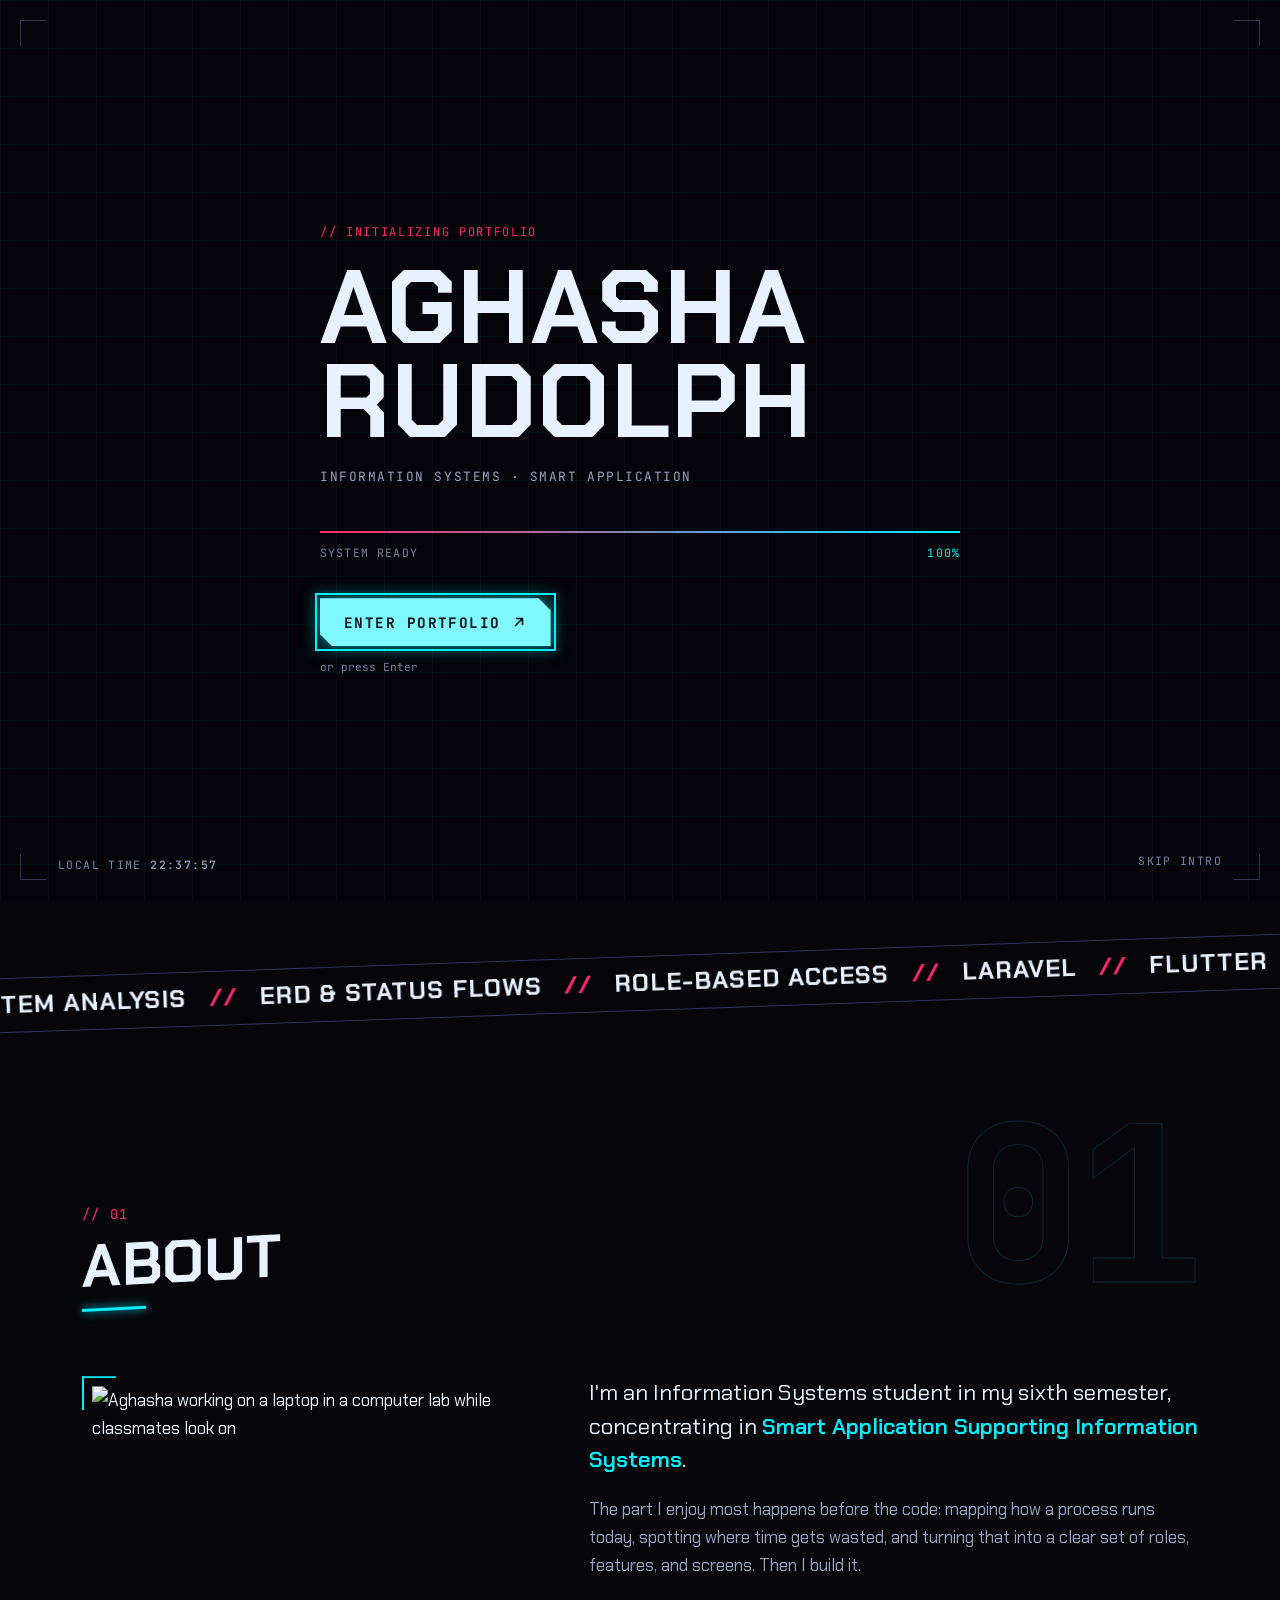
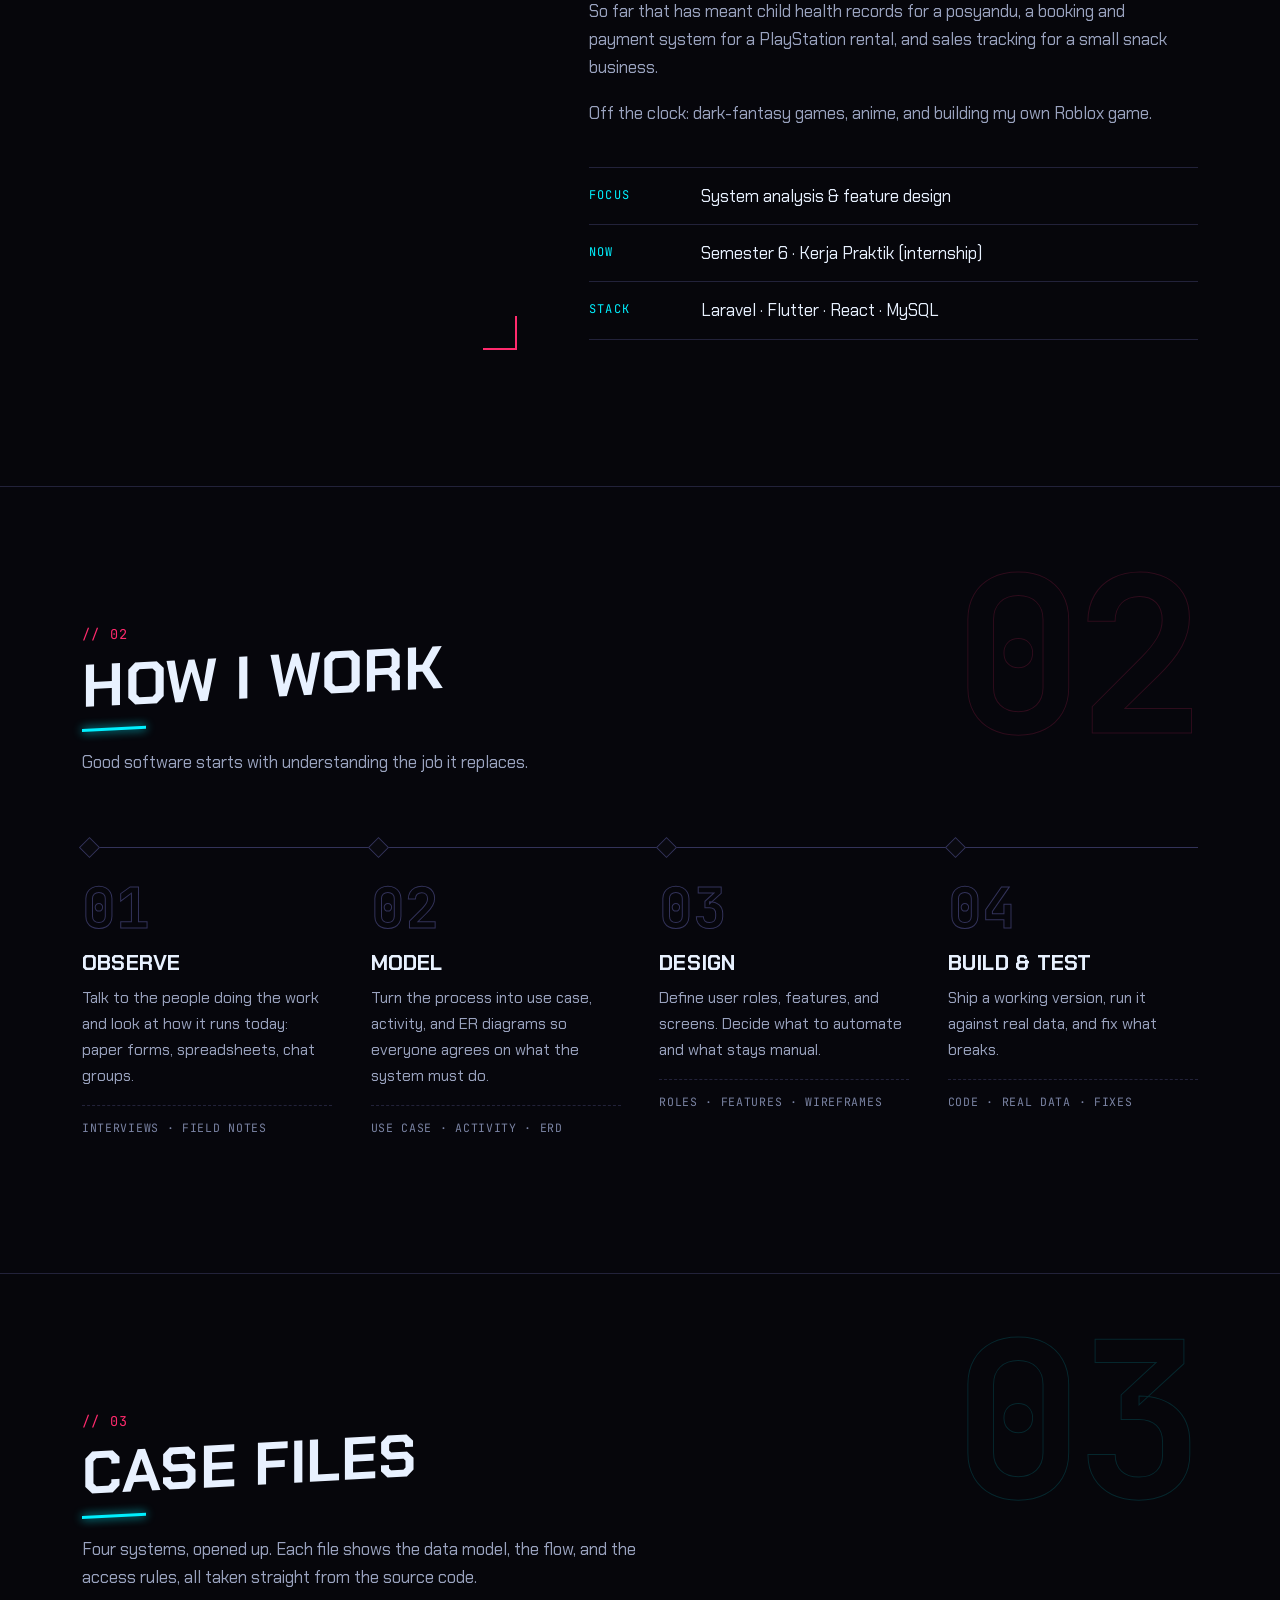
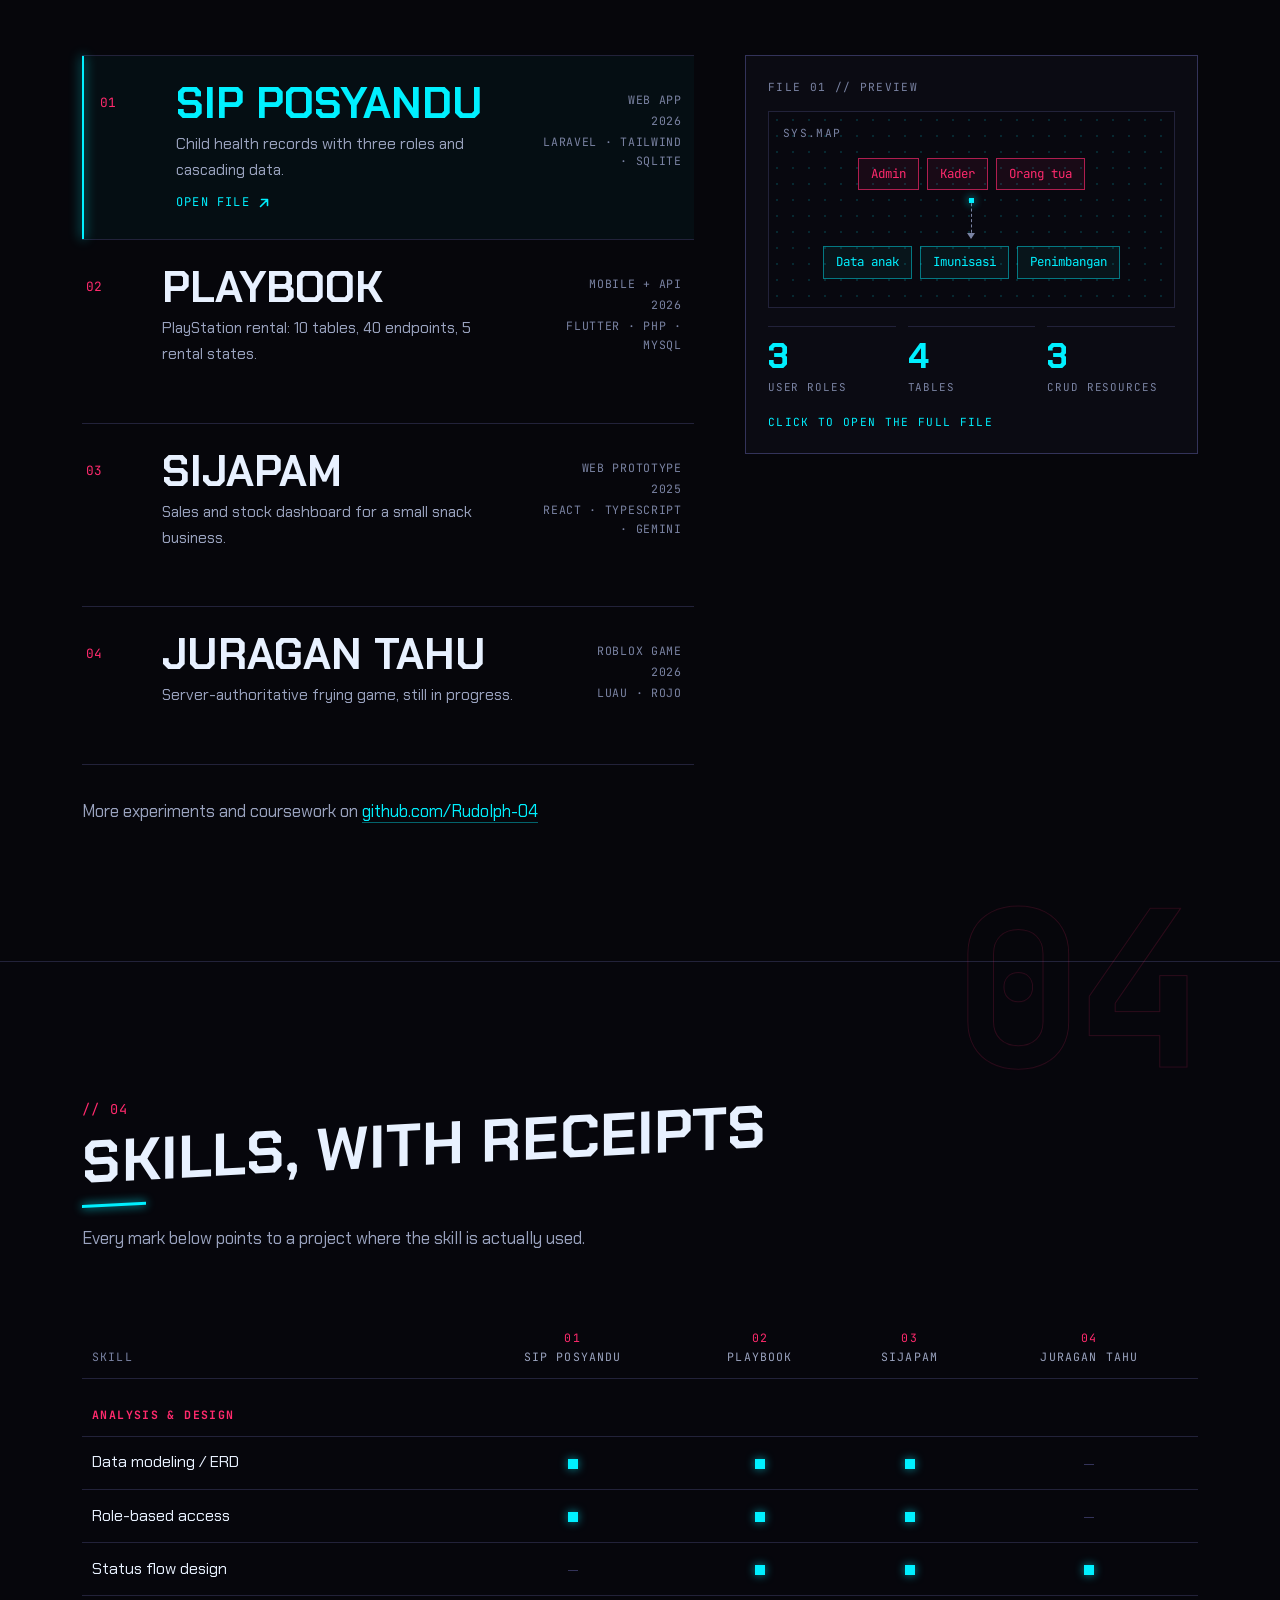
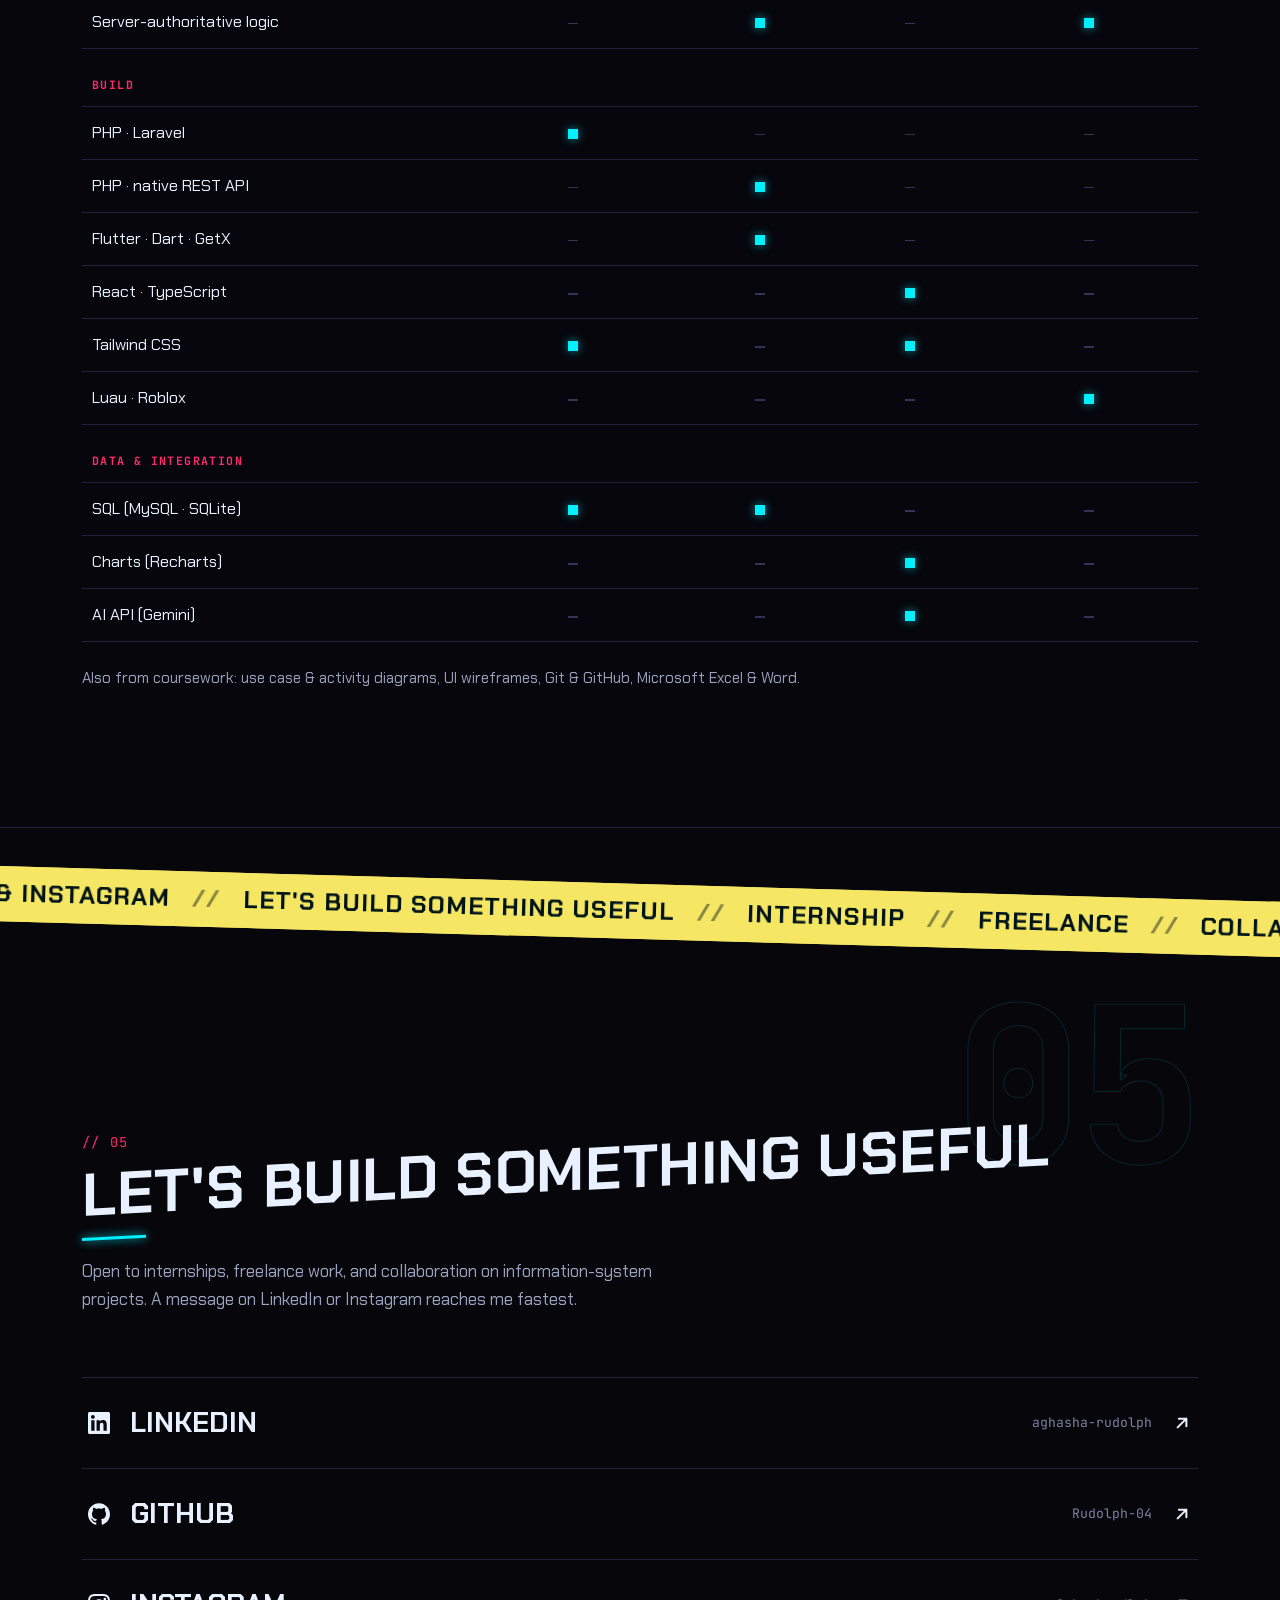
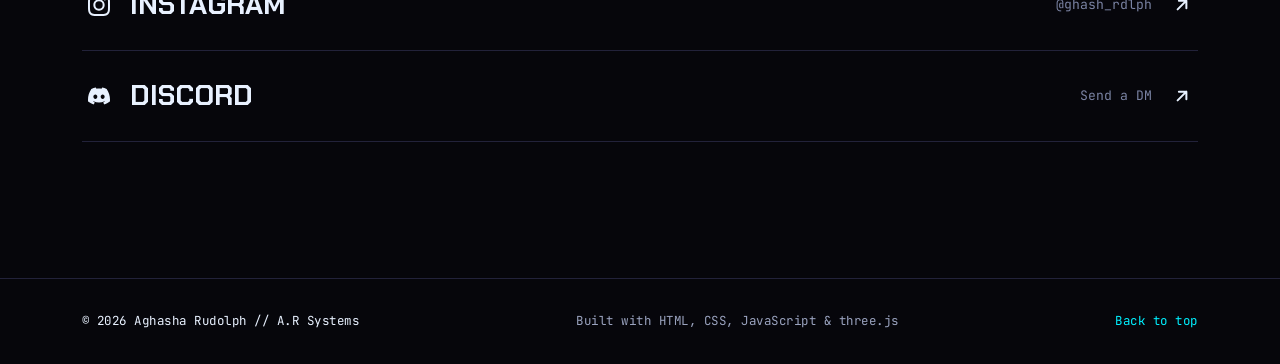
==== commit e6126280: "lapisan hidup: grid sinyal reaktif, pita teks berjalan, log status, kursor HUD, suara UI" ====
--- a/index.html
+++ b/index.html
@@ -109,6 +109,7 @@
           <li><a href="#contact"><i>05</i><span>Contact</span></a></li>
           <li class="fx-item">
             <button class="fx-toggle term-toggle" id="term-toggle" type="button" aria-haspopup="dialog" title="Open terminal (Ctrl+K)"><span aria-hidden="true">&gt;_</span><b class="sr-only">Open terminal</b></button>
+            <button class="fx-toggle" id="snd-toggle" type="button" aria-pressed="false" title="Turn interface sounds on or off">SND <span>off</span></button>
             <button class="fx-toggle" id="fx-toggle" type="button" aria-pressed="true" title="Turn visual effects on or off">FX <span>on</span></button>
           </li>
         </ul>
@@ -181,6 +182,15 @@
         </div>
       </div>
     </section>
+
+    <!-- Pita teks berjalan (dekorasi; kecepatannya diatur js/alive.js) -->
+    <div class="ticker-wrap" aria-hidden="true">
+      <div class="ticker">
+        <div class="ticker-track">
+          <span>Open to internships</span><span>System analysis</span><span>ERD &amp; status flows</span><span>Role-based access</span><span>Laravel</span><span>Flutter</span><span>React</span><span>Semester 06</span>
+        </div>
+      </div>
+    </div>
 
     <!-- ============ ABOUT ============ -->
     <section class="section" id="about" aria-labelledby="about-title">
@@ -363,6 +373,14 @@
         </p>
       </div>
     </section>
+
+    <div class="ticker-wrap" aria-hidden="true">
+      <div class="ticker alt">
+        <div class="ticker-track">
+          <span>Let's build something useful</span><span>Internship</span><span>Freelance</span><span>Collaboration</span><span>Fastest on LinkedIn &amp; Instagram</span>
+        </div>
+      </div>
+    </div>
 
     <!-- ============ CONTACT ============ -->
     <section class="section contact" id="contact" aria-labelledby="contact-title">
@@ -443,6 +461,7 @@
   <script src="js/case-data.js" defer></script>
   <script src="js/case-files.js" defer></script>
   <script src="js/terminal.js" defer></script>
+  <script src="js/alive.js" defer></script>
   <script type="module" src="js/lanyard.js"></script>
 </body>
 </html>
--- a/css/style.css
+++ b/css/style.css
@@ -3247,3 +3247,204 @@
     border-bottom: 1px solid var(--line-2);
   }
 }
+
+
+/* ==========================================================================
+   LAPISAN HIDUP (js/alive.js)
+   ========================================================================== */
+/* Grid sinyal: canvas di belakang semua konten */
+.field {
+  position: fixed;
+  inset: 0;
+  z-index: -1;
+  pointer-events: none;
+}
+
+/* Canvas menggantikan grid CSS; kalau FX dimatikan, grid CSS kembali */
+html.has-field:not(.fx-off) body {
+  background-image: none;
+}
+
+html.has-field .section-alt {
+  background: rgba(9, 9, 15, .55);
+}
+
+.fx-off .field {
+  display: none;
+}
+
+/* Judul section miring sedikit mengikuti kecepatan scroll */
+.js .section-head h2 {
+  transform: skewY(var(--skew, 0deg));
+  transform-origin: left center;
+}
+
+/* Pita teks berjalan */
+.ticker-wrap {
+  overflow: hidden;
+  padding-block: clamp(26px, 5vw, 56px);
+}
+
+.ticker {
+  width: 112%;
+  margin-left: -6%;
+  transform: rotate(-2deg);
+  border-block: 1px solid var(--line-2);
+  background: rgba(6, 6, 11, .85);
+}
+
+.ticker.alt {
+  transform: rotate(1.6deg);
+  background: var(--yellow);
+  border-color: var(--yellow);
+}
+
+.ticker-track {
+  display: flex;
+  width: max-content;
+  will-change: transform;
+}
+
+.ticker-track span {
+  padding: 14px 0;
+  font-family: var(--font-display);
+  font-weight: 700;
+  font-size: clamp(1rem, 2.2vw, 1.55rem);
+  line-height: 1;
+  letter-spacing: .04em;
+  text-transform: uppercase;
+  white-space: nowrap;
+  color: var(--text);
+}
+
+.ticker-track span::after {
+  content: "//";
+  margin: 0 .9em;
+  color: var(--magenta);
+}
+
+.ticker.alt .ticker-track span {
+  color: var(--ink);
+}
+
+.ticker.alt .ticker-track span::after {
+  color: rgba(0, 20, 23, .45);
+}
+
+/* Log sistem: satu baris status di header, antara logo dan menu */
+.syslog {
+  flex: 1;
+  min-width: 0;
+  margin: 0 28px;
+  font-family: var(--font-mono);
+  font-size: .66rem;
+  letter-spacing: .04em;
+  color: var(--muted);
+  pointer-events: none;
+}
+
+.syslog p {
+  overflow: hidden;
+  white-space: nowrap;
+  text-overflow: ellipsis;
+  transition: opacity .8s;
+}
+
+.syslog p.is-old {
+  opacity: .4;
+}
+
+.syslog time {
+  margin-right: 8px;
+  color: var(--cyan);
+}
+
+.syslog p.k-glitch span,
+.syslog p.k-flip span {
+  color: var(--magenta);
+}
+
+@media (max-width: 1199px) {
+  .syslog {
+    display: none;
+  }
+}
+
+/* Kursor HUD (desktop) */
+html.has-cursor,
+html.has-cursor * {
+  cursor: none !important;
+}
+
+.cur-dot,
+.cur-ring,
+.cur-label {
+  position: fixed;
+  left: 0;
+  top: 0;
+  z-index: 900;
+  pointer-events: none;
+  opacity: 0;
+  transition: opacity .2s;
+}
+
+html.has-cursor .cur-dot,
+html.has-cursor .cur-ring {
+  opacity: 1;
+}
+
+.cur-dot {
+  width: 6px;
+  height: 6px;
+  margin: -3px 0 0 -3px;
+  background: var(--cyan);
+  box-shadow: 0 0 8px var(--cyan);
+}
+
+.cur-ring {
+  width: 34px;
+  height: 34px;
+  transition: opacity .2s, scale .15s var(--ease);
+}
+
+.cur-ring.is-down {
+  scale: .85;
+}
+
+.cur-ring i {
+  position: absolute;
+  width: 8px;
+  height: 8px;
+  border: 1.5px solid var(--cyan);
+  transition: border-color .2s;
+}
+
+.cur-ring i:nth-child(1) { left: 0; top: 0; border-right: 0; border-bottom: 0; }
+.cur-ring i:nth-child(2) { right: 0; top: 0; border-left: 0; border-bottom: 0; }
+.cur-ring i:nth-child(3) { left: 0; bottom: 0; border-right: 0; border-top: 0; }
+.cur-ring i:nth-child(4) { right: 0; bottom: 0; border-left: 0; border-top: 0; }
+
+.cur-ring.is-lock i {
+  border-color: var(--magenta);
+}
+
+.cur-label {
+  padding: 3px 7px;
+  background: var(--cyan);
+  color: var(--ink);
+  font-family: var(--font-mono);
+  font-weight: 700;
+  font-size: .62rem;
+  letter-spacing: .12em;
+  white-space: nowrap;
+}
+
+html.has-cursor .cur-label.is-on {
+  opacity: 1;
+}
+
+@media (prefers-reduced-motion: reduce) {
+  .js .section-head h2 {
+    transform: none;
+  }
+}
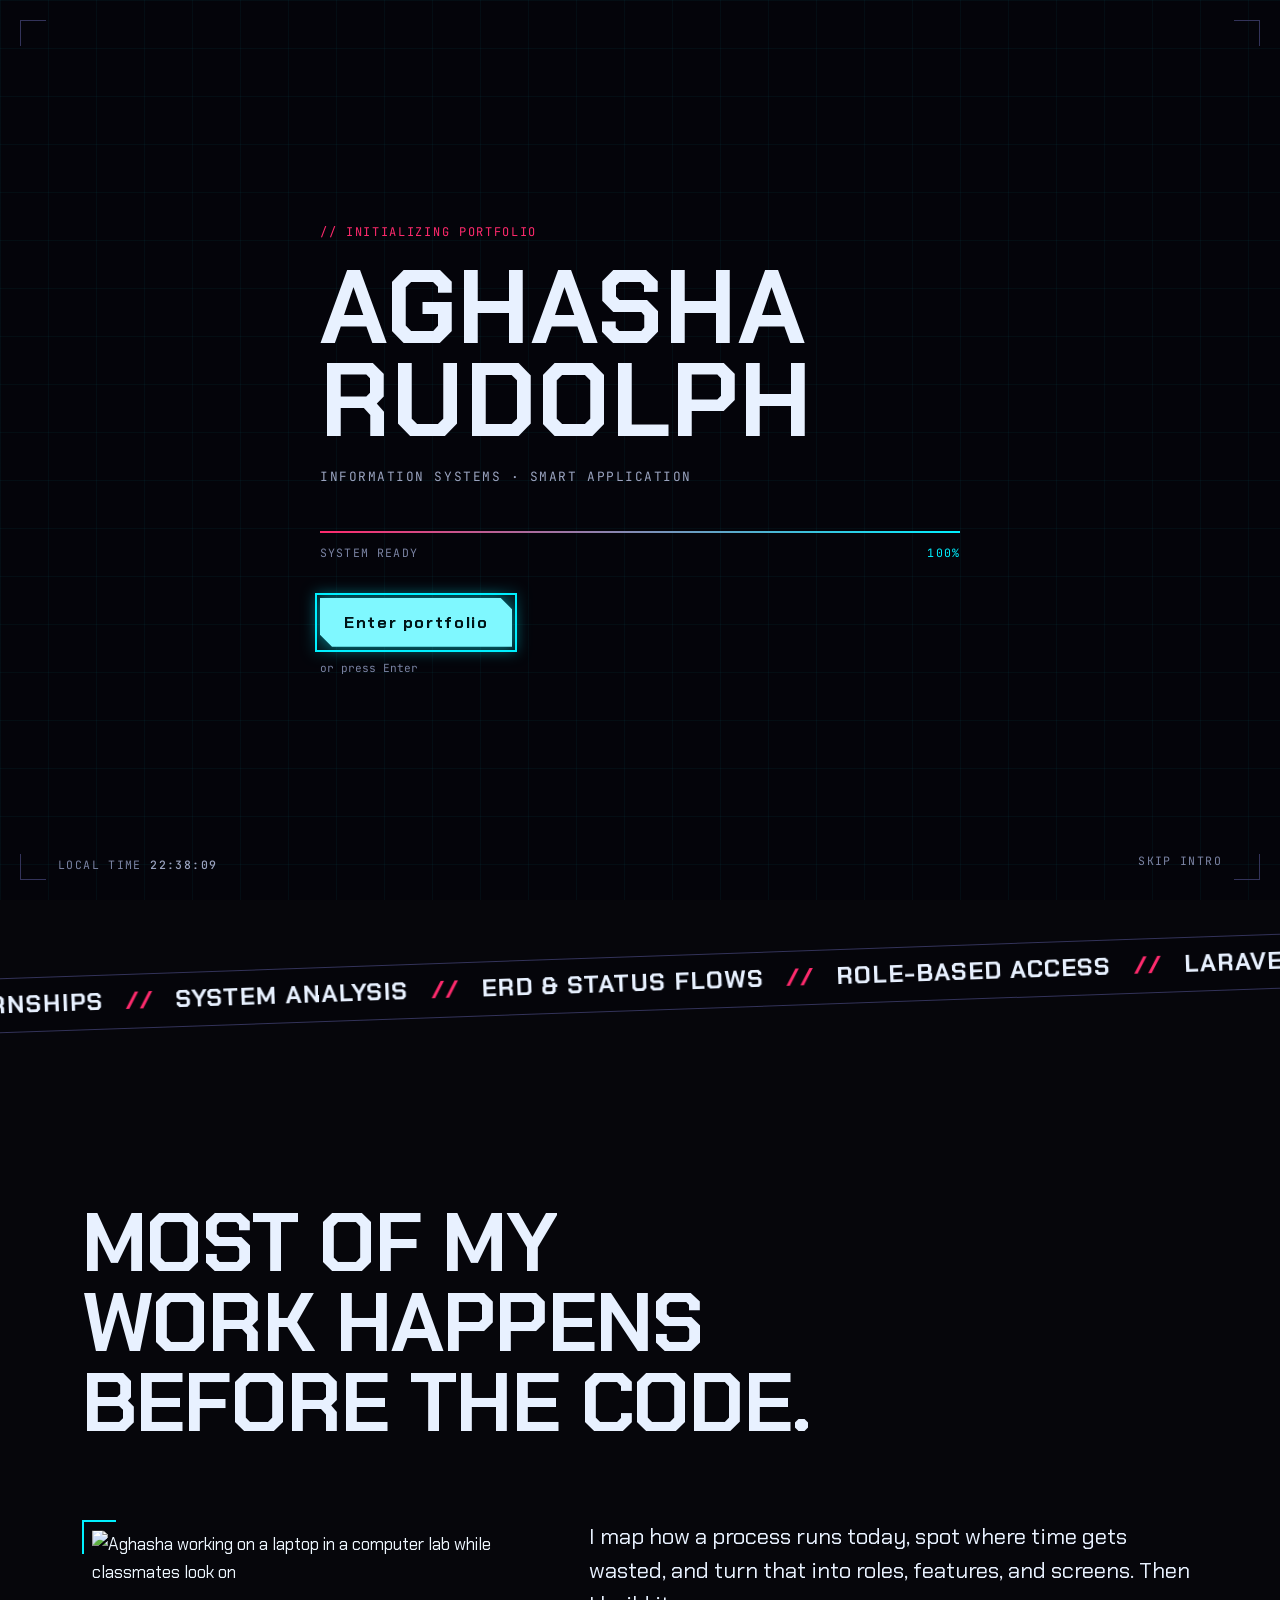
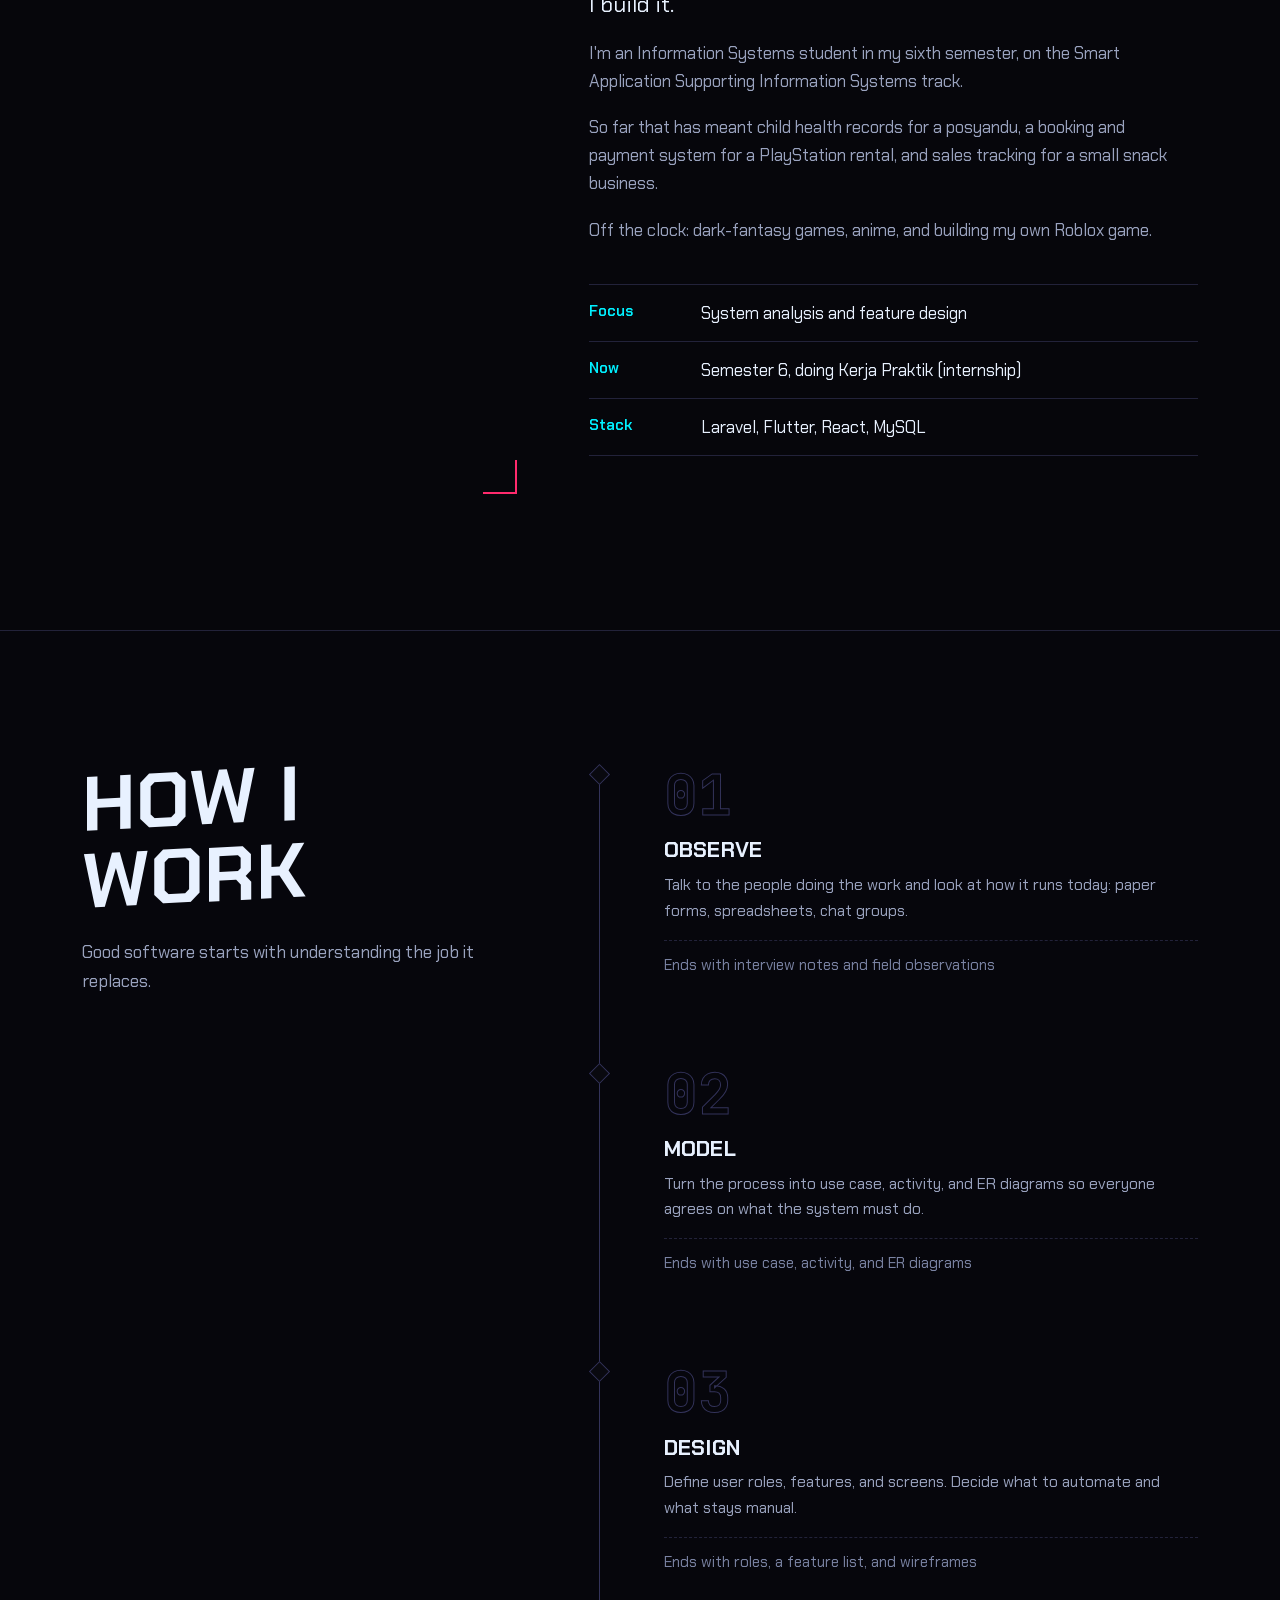
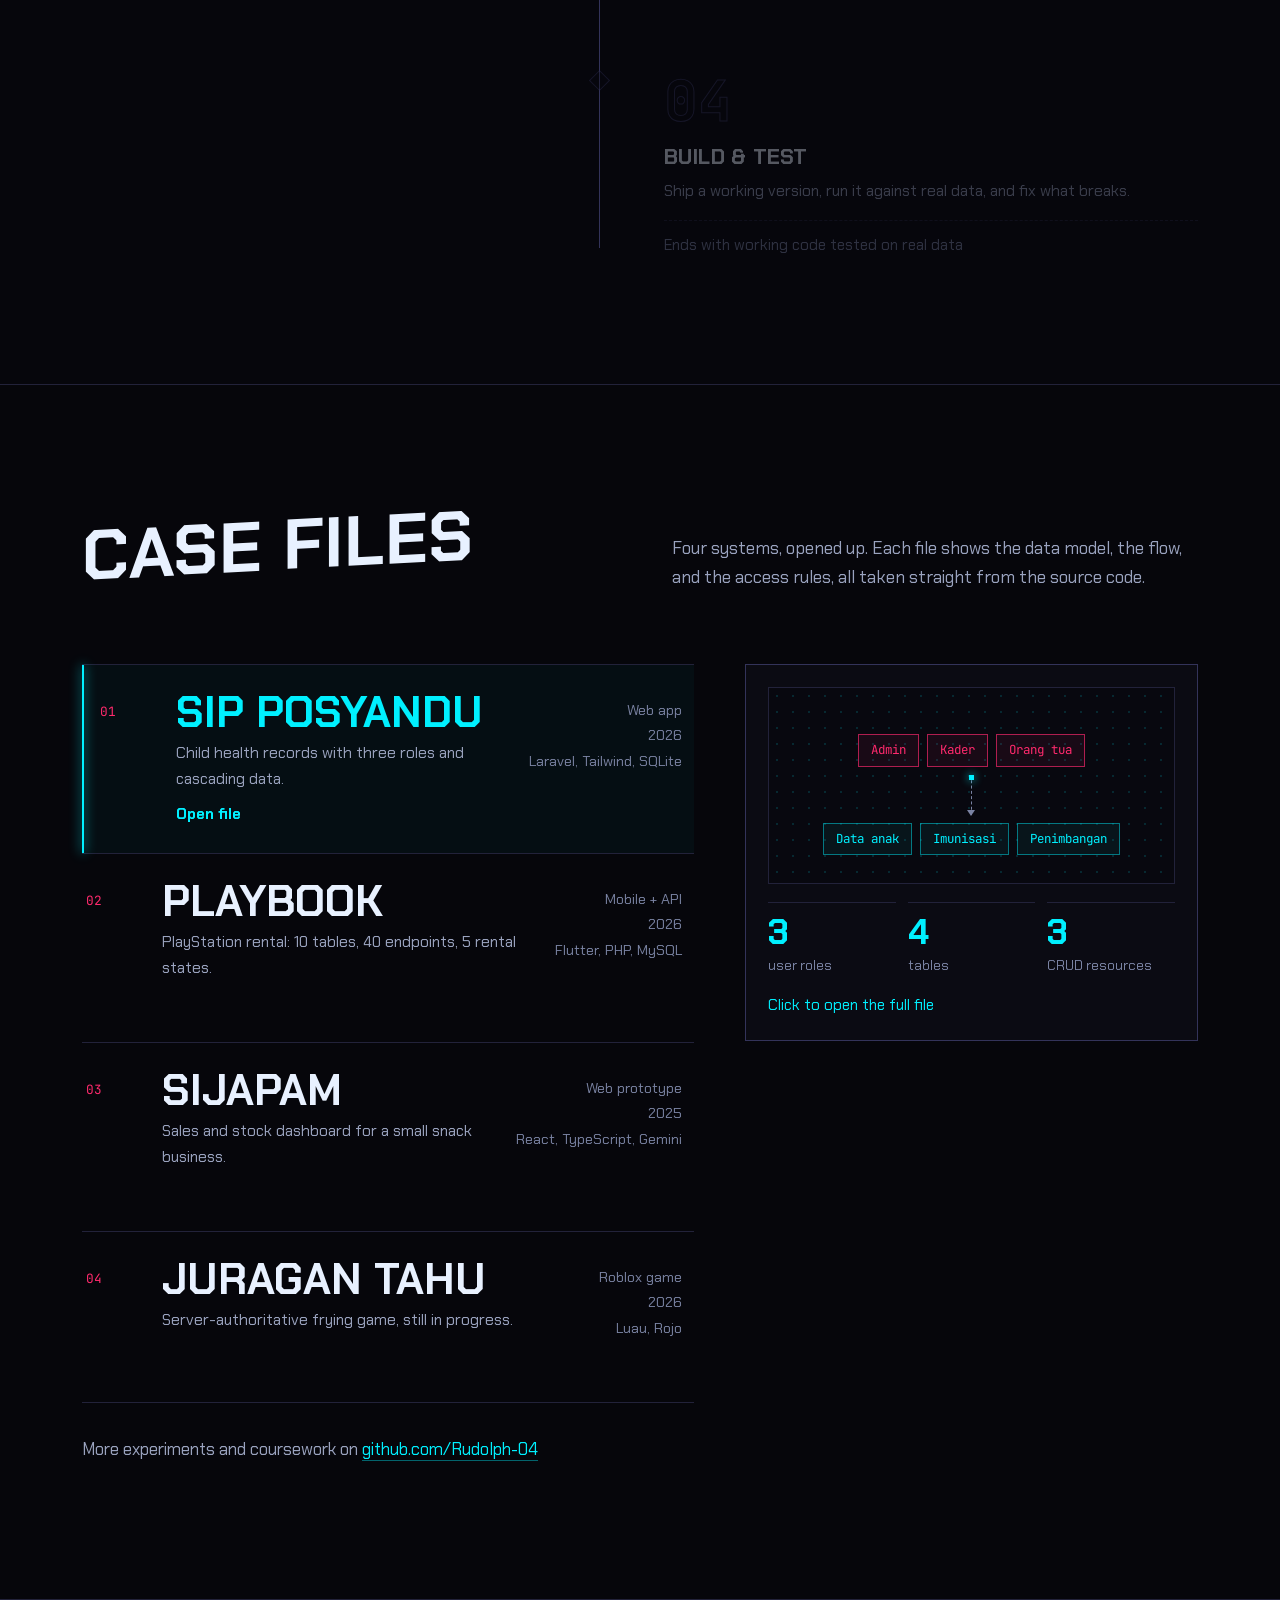
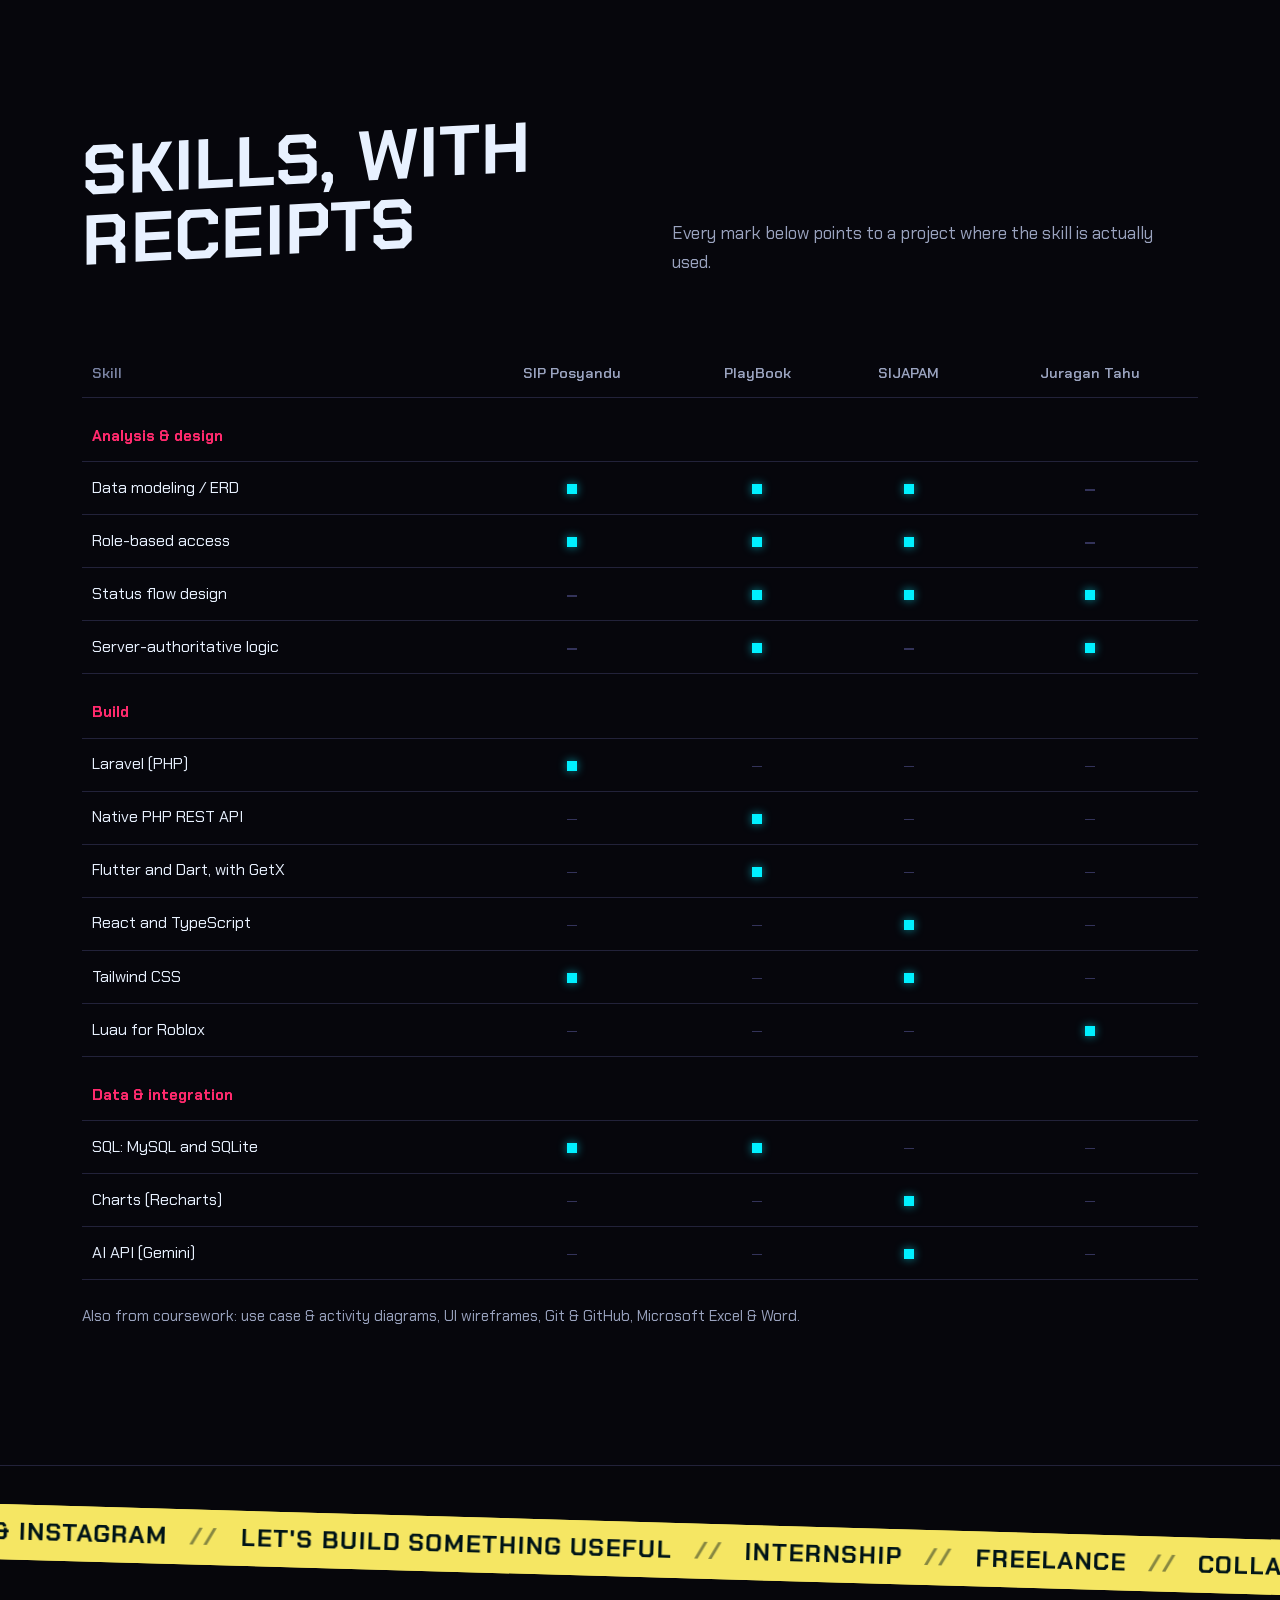
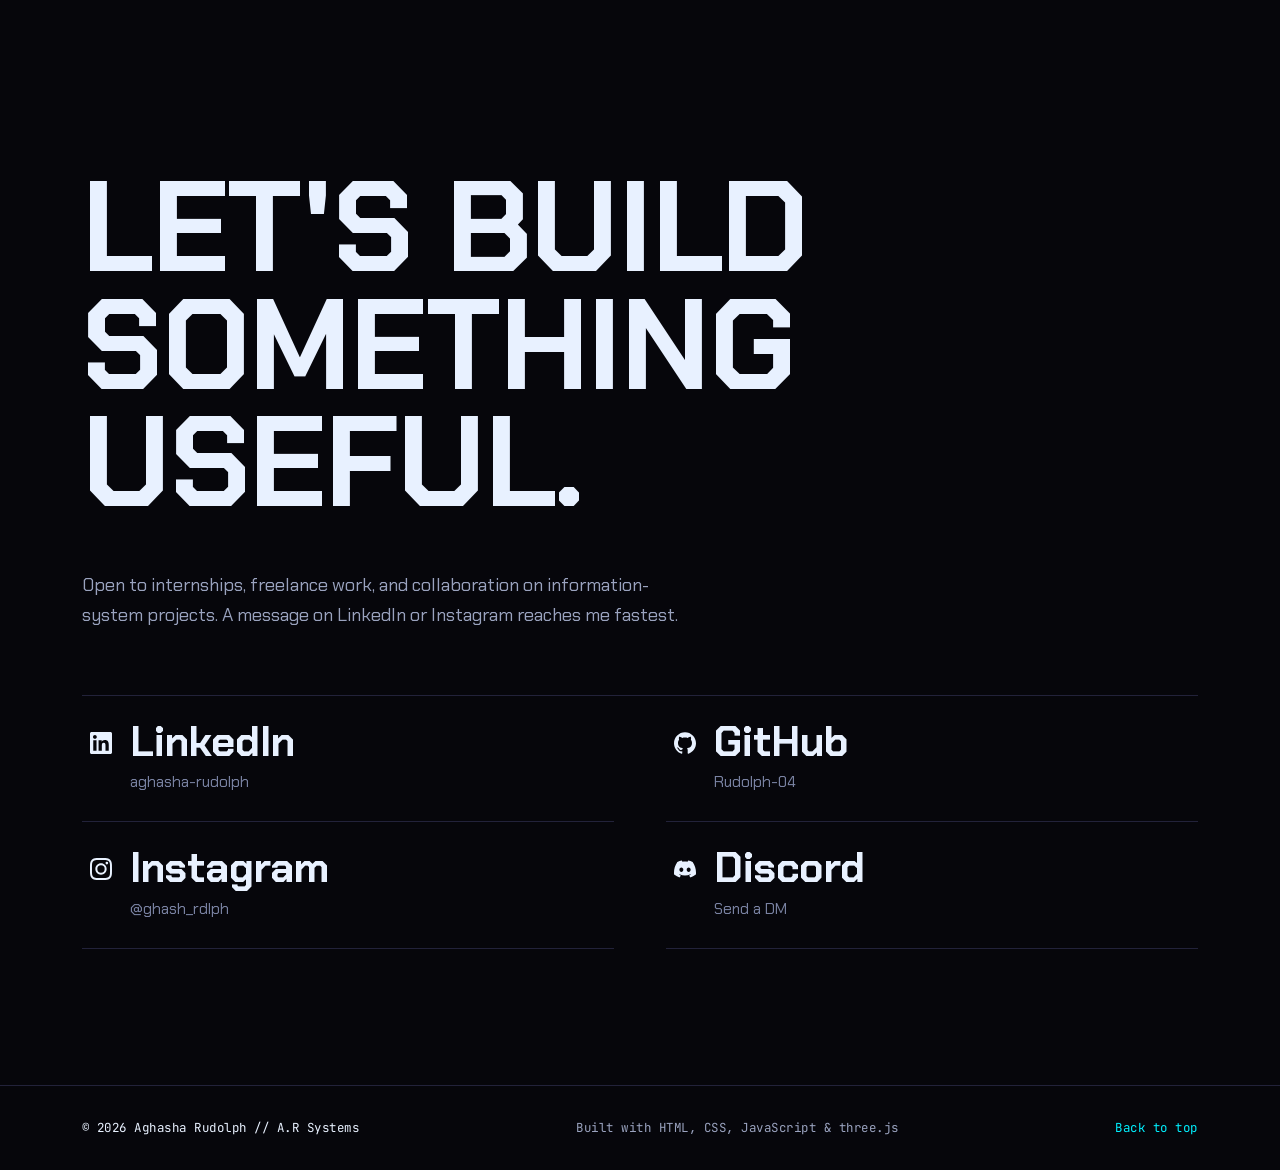
==== commit 3c820f3f: "rombak struktur: judul pernyataan, process menempel, contact raksasa, buang label template" ====
--- a/index.html
+++ b/index.html
@@ -83,7 +83,6 @@
 
       <button class="btn btn-primary intro-enter" id="intro-enter" type="button">
         Enter portfolio
-        <svg class="i-arrow" viewBox="0 0 16 16" aria-hidden="true"><path d="M4.5 11.5l7-7M5.5 4.5h6v6"/></svg>
       </button>
       <p class="intro-hint" aria-hidden="true">or press Enter</p>
     </div>
@@ -93,7 +92,7 @@
   <header class="site-header" id="top">
     <div class="container header-inner">
       <a class="logo" href="#top" aria-label="Aghasha Rudolph, back to top">
-        A<span>.</span>R<small>Systems</small>
+        A<span>.</span>R
       </a>
 
       <button class="nav-toggle" id="nav-toggle" aria-expanded="false" aria-controls="site-nav" aria-label="Open menu">
@@ -102,11 +101,11 @@
 
       <nav class="site-nav" id="site-nav" aria-label="Main">
         <ul>
-          <li><a href="#about"><i>01</i><span>About</span></a></li>
-          <li><a href="#process"><i>02</i><span>Process</span></a></li>
-          <li><a href="#projects"><i>03</i><span>Projects</span></a></li>
-          <li><a href="#skills"><i>04</i><span>Skills</span></a></li>
-          <li><a href="#contact"><i>05</i><span>Contact</span></a></li>
+          <li><a href="#about"><span>About</span></a></li>
+          <li><a href="#process"><span>Process</span></a></li>
+          <li><a href="#projects"><span>Projects</span></a></li>
+          <li><a href="#skills"><span>Skills</span></a></li>
+          <li><a href="#contact"><span>Contact</span></a></li>
           <li class="fx-item">
             <button class="fx-toggle term-toggle" id="term-toggle" type="button" aria-haspopup="dialog" title="Open terminal (Ctrl+K)"><span aria-hidden="true">&gt;_</span><b class="sr-only">Open terminal</b></button>
             <button class="fx-toggle" id="snd-toggle" type="button" aria-pressed="false" title="Turn interface sounds on or off">SND <span>off</span></button>
@@ -121,11 +120,11 @@
   <div class="hud-rail" id="hud-rail" aria-hidden="true">
     <span class="rail-pct" id="rail-pct">000</span>
     <ol class="rail-list">
-      <li><a href="#about" tabindex="-1" data-rail="about"><i>01</i><b>About</b></a></li>
-      <li><a href="#process" tabindex="-1" data-rail="process"><i>02</i><b>Process</b></a></li>
-      <li><a href="#projects" tabindex="-1" data-rail="projects"><i>03</i><b>Projects</b></a></li>
-      <li><a href="#skills" tabindex="-1" data-rail="skills"><i>04</i><b>Skills</b></a></li>
-      <li><a href="#contact" tabindex="-1" data-rail="contact"><i>05</i><b>Contact</b></a></li>
+      <li><a href="#about" tabindex="-1" data-rail="about"><b>About</b></a></li>
+      <li><a href="#process" tabindex="-1" data-rail="process"><b>Process</b></a></li>
+      <li><a href="#projects" tabindex="-1" data-rail="projects"><b>Projects</b></a></li>
+      <li><a href="#skills" tabindex="-1" data-rail="skills"><b>Skills</b></a></li>
+      <li><a href="#contact" tabindex="-1" data-rail="contact"><b>Contact</b></a></li>
     </ol>
     <span class="rail-line"><span class="rail-fill" id="rail-fill"></span></span>
   </div>
@@ -152,7 +151,7 @@
 
       <div class="container hero-inner">
         <div class="hero-text">
-          <p class="eyebrow"><span class="dot" aria-hidden="true"></span>Status: open to internships // Information Systems</p>
+          <p class="eyebrow"><span class="dot" aria-hidden="true"></span>Open to internships</p>
           <h1 id="hero-title">
             <span class="glitch" data-text="AGHASHA">AGHASHA</span>
             <span class="glitch" data-text="RUDOLPH">RUDOLPH</span>
@@ -166,17 +165,10 @@
             and app feature design. I build with Laravel, Flutter, and React.
           </p>
 
-          <ul class="hud">
-            <li><span>Class</span>System analyst</li>
-            <li><span>Level</span>Semester 06</li>
-            <li><span>Track</span>Smart Application</li>
-          </ul>
-
           <div class="hero-actions">
             <a class="btn btn-primary" href="#projects">View projects</a>
             <a class="btn btn-ghost" href="https://github.com/Rudolph-04" target="_blank" rel="noopener">
               GitHub
-              <svg class="i-arrow" viewBox="0 0 16 16" aria-hidden="true"><path d="M4.5 11.5l7-7M5.5 4.5h6v6"/></svg>
             </a>
           </div>
         </div>
@@ -193,28 +185,26 @@
     </div>
 
     <!-- ============ ABOUT ============ -->
-    <section class="section" id="about" aria-labelledby="about-title">
+    <section class="section about" id="about" aria-labelledby="about-title">
       <div class="container">
-        <header class="section-head reveal">
-          <span class="section-num">// 01</span>
-          <h2 id="about-title">About</h2>
-        </header>
+        <h2 class="statement reveal" id="about-title">Most of my work happens before the code.</h2>
 
         <div class="about-grid">
           <figure class="about-photo reveal reveal-clip tilt-host">
-            <img class="tilt" src="assets/img/about.jpg" width="960" height="1280" loading="lazy"
-                 alt="Aghasha working on a laptop in a computer lab while classmates look on">
+            <span class="photo-clip">
+              <img class="tilt" src="assets/img/about.jpg" width="960" height="1280" loading="lazy"
+                   alt="Aghasha working on a laptop in a computer lab while classmates look on">
+            </span>
           </figure>
 
           <div class="about-text reveal">
             <p class="about-lead">
-              I'm an Information Systems student in my sixth semester, concentrating in
-              <strong>Smart Application Supporting Information Systems</strong>.
+              I map how a process runs today, spot where time gets wasted, and turn that
+              into roles, features, and screens. Then I build it.
             </p>
             <p>
-              The part I enjoy most happens before the code: mapping how a process runs
-              today, spotting where time gets wasted, and turning that into a clear set
-              of roles, features, and screens. Then I build it.
+              I'm an Information Systems student in my sixth semester, on the Smart
+              Application Supporting Information Systems track.
             </p>
             <p>
               So far that has meant child health records for a posyandu, a booking and
@@ -226,9 +216,9 @@
             </p>
 
             <dl class="facts">
-              <div><dt>Focus</dt><dd>System analysis &amp; feature design</dd></div>
-              <div><dt>Now</dt><dd>Semester 6 · Kerja Praktik (internship)</dd></div>
-              <div><dt>Stack</dt><dd>Laravel · Flutter · React · MySQL</dd></div>
+              <div><dt>Focus</dt><dd>System analysis and feature design</dd></div>
+              <div><dt>Now</dt><dd>Semester 6, doing Kerja Praktik (internship)</dd></div>
+              <div><dt>Stack</dt><dd>Laravel, Flutter, React, MySQL</dd></div>
             </dl>
           </div>
         </div>
@@ -237,9 +227,8 @@
 
     <!-- ============ PROCESS ============ -->
     <section class="section section-alt" id="process" aria-labelledby="process-title">
-      <div class="container">
-        <header class="section-head reveal">
-          <span class="section-num">// 02</span>
+      <div class="container process-grid">
+        <header class="section-head process-head reveal">
           <h2 id="process-title">How I work</h2>
           <p class="section-intro">Good software starts with understanding the job it replaces.</p>
         </header>
@@ -252,28 +241,28 @@
               <span class="step-num">01</span>
               <h3>Observe</h3>
               <p>Talk to the people doing the work and look at how it runs today: paper forms, spreadsheets, chat groups.</p>
-              <span class="step-out">Interviews · field notes</span>
+              <span class="step-out">Ends with interview notes and field observations</span>
             </li>
             <li class="step" style="--i:1">
               <span class="step-dot" aria-hidden="true"></span>
               <span class="step-num">02</span>
               <h3>Model</h3>
               <p>Turn the process into use case, activity, and ER diagrams so everyone agrees on what the system must do.</p>
-              <span class="step-out">Use case · activity · ERD</span>
+              <span class="step-out">Ends with use case, activity, and ER diagrams</span>
             </li>
             <li class="step" style="--i:2">
               <span class="step-dot" aria-hidden="true"></span>
               <span class="step-num">03</span>
               <h3>Design</h3>
               <p>Define user roles, features, and screens. Decide what to automate and what stays manual.</p>
-              <span class="step-out">Roles · features · wireframes</span>
+              <span class="step-out">Ends with roles, a feature list, and wireframes</span>
             </li>
             <li class="step" style="--i:3">
               <span class="step-dot" aria-hidden="true"></span>
               <span class="step-num">04</span>
               <h3>Build &amp; test</h3>
               <p>Ship a working version, run it against real data, and fix what breaks.</p>
-              <span class="step-out">Code · real data · fixes</span>
+              <span class="step-out">Ends with working code tested on real data</span>
             </li>
           </ol>
         </div>
@@ -283,8 +272,7 @@
     <!-- ============ PROJECTS (CASE FILES) ============ -->
     <section class="section" id="projects" aria-labelledby="projects-title">
       <div class="container">
-        <header class="section-head reveal">
-          <span class="section-num">// 03</span>
+        <header class="section-head split reveal">
           <h2 id="projects-title">Case files</h2>
           <p class="section-intro">
             Four systems, opened up. Each file shows the data model, the flow, and the access
@@ -301,8 +289,8 @@
                   <span class="case-name">SIP Posyandu</span>
                   <span class="case-desc">Child health records with three roles and cascading data.</span>
                 </span>
-                <span class="case-meta"><span>Web app</span><span>2026</span><span class="case-stack">Laravel · Tailwind · SQLite</span></span>
-                <span class="case-open">Open file <svg class="i-arrow" viewBox="0 0 16 16" aria-hidden="true"><path d="M4.5 11.5l7-7M5.5 4.5h6v6"/></svg></span>
+                <span class="case-meta"><span>Web app</span><span>2026</span><span class="case-stack">Laravel, Tailwind, SQLite</span></span>
+                <span class="case-open">Open file</span>
               </a>
             </li>
             <li>
@@ -312,8 +300,8 @@
                   <span class="case-name">PlayBook</span>
                   <span class="case-desc">PlayStation rental: 10 tables, 40 endpoints, 5 rental states.</span>
                 </span>
-                <span class="case-meta"><span>Mobile + API</span><span>2026</span><span class="case-stack">Flutter · PHP · MySQL</span></span>
-                <span class="case-open">Open file <svg class="i-arrow" viewBox="0 0 16 16" aria-hidden="true"><path d="M4.5 11.5l7-7M5.5 4.5h6v6"/></svg></span>
+                <span class="case-meta"><span>Mobile + API</span><span>2026</span><span class="case-stack">Flutter, PHP, MySQL</span></span>
+                <span class="case-open">Open file</span>
               </a>
             </li>
             <li>
@@ -323,8 +311,8 @@
                   <span class="case-name">SIJAPAM</span>
                   <span class="case-desc">Sales and stock dashboard for a small snack business.</span>
                 </span>
-                <span class="case-meta"><span>Web prototype</span><span>2025</span><span class="case-stack">React · TypeScript · Gemini</span></span>
-                <span class="case-open">Open file <svg class="i-arrow" viewBox="0 0 16 16" aria-hidden="true"><path d="M4.5 11.5l7-7M5.5 4.5h6v6"/></svg></span>
+                <span class="case-meta"><span>Web prototype</span><span>2025</span><span class="case-stack">React, TypeScript, Gemini</span></span>
+                <span class="case-open">Open file</span>
               </a>
             </li>
             <li>
@@ -334,8 +322,8 @@
                   <span class="case-name">Juragan Tahu</span>
                   <span class="case-desc">Server-authoritative frying game, still in progress.</span>
                 </span>
-                <span class="case-meta"><span>Roblox game</span><span>2026</span><span class="case-stack">Luau · Rojo</span></span>
-                <span class="case-open">Open file <svg class="i-arrow" viewBox="0 0 16 16" aria-hidden="true"><path d="M4.5 11.5l7-7M5.5 4.5h6v6"/></svg></span>
+                <span class="case-meta"><span>Roblox game</span><span>2026</span><span class="case-stack">Luau, Rojo</span></span>
+                <span class="case-open">Open file</span>
               </a>
             </li>
           </ol>
@@ -353,8 +341,7 @@
     <!-- ============ SKILLS ============ -->
     <section class="section section-alt" id="skills" aria-labelledby="skills-title">
       <div class="container">
-        <header class="section-head reveal">
-          <span class="section-num">// 04</span>
+        <header class="section-head split reveal">
           <h2 id="skills-title">Skills, with receipts</h2>
           <p class="section-intro">Every mark below points to a project where the skill is actually used.</p>
         </header>
@@ -385,14 +372,11 @@
     <!-- ============ CONTACT ============ -->
     <section class="section contact" id="contact" aria-labelledby="contact-title">
       <div class="container">
-        <header class="section-head reveal">
-          <span class="section-num">// 05</span>
-          <h2 id="contact-title">Let's build something useful</h2>
-          <p class="section-intro">
-            Open to internships, freelance work, and collaboration on information-system
-            projects. A message on LinkedIn or Instagram reaches me fastest.
-          </p>
-        </header>
+        <h2 class="statement statement-xl reveal" id="contact-title">Let's build something useful.</h2>
+        <p class="contact-intro reveal">
+          Open to internships, freelance work, and collaboration on information-system
+          projects. A message on LinkedIn or Instagram reaches me fastest.
+        </p>
 
         <ul class="contact-list reveal reveal-stagger">
           <li>
@@ -400,7 +384,6 @@
               <svg class="i-brand" viewBox="0 0 24 24" aria-hidden="true"><path d="M20.447 20.452h-3.554v-5.569c0-1.328-.027-3.037-1.852-3.037-1.853 0-2.136 1.445-2.136 2.939v5.667H9.351V9h3.414v1.561h.046c.477-.9 1.637-1.85 3.37-1.85 3.601 0 4.267 2.37 4.267 5.455v6.286zM5.337 7.433c-1.144 0-2.063-.926-2.063-2.065 0-1.138.92-2.063 2.063-2.063 1.14 0 2.064.925 2.064 2.063 0 1.139-.925 2.065-2.064 2.065zm1.782 13.019H3.555V9h3.564v11.452zM22.225 0H1.771C.792 0 0 .774 0 1.729v20.542C0 23.227.792 24 1.771 24h20.451C23.2 24 24 23.227 24 22.271V1.729C24 .774 23.2 0 22.222 0h.003z"/></svg>
               <span class="contact-name">LinkedIn</span>
               <span class="contact-handle">aghasha-rudolph</span>
-              <svg class="i-arrow" viewBox="0 0 16 16" aria-hidden="true"><path d="M4.5 11.5l7-7M5.5 4.5h6v6"/></svg>
             </a>
           </li>
           <li>
@@ -408,7 +391,6 @@
               <svg class="i-brand" viewBox="0 0 24 24" aria-hidden="true"><path d="M12 .297c-6.63 0-12 5.373-12 12 0 5.303 3.438 9.8 8.205 11.385.6.113.82-.258.82-.577 0-.285-.01-1.04-.015-2.04-3.338.724-4.042-1.61-4.042-1.61C4.422 18.07 3.633 17.7 3.633 17.7c-1.087-.744.084-.729.084-.729 1.205.084 1.838 1.236 1.838 1.236 1.07 1.835 2.809 1.305 3.495.998.108-.776.417-1.305.76-1.605-2.665-.3-5.466-1.332-5.466-5.93 0-1.31.465-2.38 1.235-3.22-.135-.303-.54-1.523.105-3.176 0 0 1.005-.322 3.3 1.23.96-.267 1.98-.399 3-.405 1.02.006 2.04.138 3 .405 2.28-1.552 3.285-1.23 3.285-1.23.645 1.653.24 2.873.12 3.176.765.84 1.23 1.91 1.23 3.22 0 4.61-2.805 5.625-5.475 5.92.42.36.81 1.096.81 2.22 0 1.606-.015 2.896-.015 3.286 0 .315.21.69.825.57C20.565 22.092 24 17.592 24 12.297c0-6.627-5.373-12-12-12"/></svg>
               <span class="contact-name">GitHub</span>
               <span class="contact-handle">Rudolph-04</span>
-              <svg class="i-arrow" viewBox="0 0 16 16" aria-hidden="true"><path d="M4.5 11.5l7-7M5.5 4.5h6v6"/></svg>
             </a>
           </li>
           <li>
@@ -416,7 +398,6 @@
               <svg class="i-brand" viewBox="0 0 24 24" aria-hidden="true"><path d="M7.0301.084c-1.2768.0602-2.1487.264-2.911.5634-.7888.3075-1.4575.72-2.1228 1.3877-.6652.6677-1.075 1.3368-1.3802 2.127-.2954.7638-.4956 1.6365-.552 2.914-.0564 1.2775-.0689 1.6882-.0626 4.947.0062 3.2586.0206 3.6671.0825 4.9473.061 1.2765.264 2.1482.5635 2.9107.308.7889.72 1.4573 1.388 2.1228.6679.6655 1.3365 1.0743 2.1285 1.38.7632.295 1.6361.4961 2.9134.552 1.2773.056 1.6884.069 4.9462.0627 3.2578-.0062 3.668-.0207 4.9478-.0814 1.28-.0607 2.147-.2652 2.9098-.5633.7889-.3086 1.4578-.72 2.1228-1.3881.665-.6682 1.0745-1.3378 1.3795-2.1284.2957-.7632.4966-1.636.552-2.9124.056-1.2809.0692-1.6898.063-4.948-.0063-3.2583-.021-3.6668-.0817-4.9465-.0607-1.2797-.264-2.1487-.5633-2.9117-.3084-.7889-.72-1.4568-1.3876-2.1228C21.2982 1.33 20.628.9208 19.8378.6165 19.074.321 18.2017.1197 16.9244.0645 15.6471.0093 15.236-.005 11.977.0014 8.718.0076 8.31.0215 7.0301.0839m.1402 21.6932c-1.17-.0509-1.8053-.2453-2.2287-.408-.5606-.216-.96-.4771-1.3819-.895-.422-.4178-.6811-.8186-.9-1.378-.1644-.4234-.3624-1.058-.4171-2.228-.0595-1.2645-.072-1.6442-.079-4.848-.007-3.2037.0053-3.583.0607-4.848.05-1.169.2456-1.805.408-2.2282.216-.5613.4762-.96.895-1.3816.4188-.4217.8184-.6814 1.3783-.9003.423-.1651 1.0575-.3614 2.227-.4171 1.2655-.06 1.6447-.072 4.848-.079 3.2033-.007 3.5835.005 4.8495.0608 1.169.0508 1.8053.2445 2.228.408.5608.216.96.4754 1.3816.895.4217.4194.6816.8176.9005 1.3787.1653.4217.3617 1.056.4169 2.2263.0602 1.2655.0739 1.645.0796 4.848.0058 3.203-.0055 3.5834-.061 4.848-.051 1.17-.245 1.8055-.408 2.2294-.216.5604-.4763.96-.8954 1.3814-.419.4215-.8181.6811-1.3783.9-.4224.1649-1.0577.3617-2.2262.4174-1.2656.0595-1.6448.072-4.8493.079-3.2045.007-3.5825-.006-4.848-.0608M16.953 5.5864A1.44 1.44 0 1 0 18.39 4.144a1.44 1.44 0 0 0-1.437 1.4424M5.8385 12.012c.0067 3.4032 2.7706 6.1557 6.173 6.1493 3.4026-.0065 6.157-2.7701 6.1506-6.1733-.0065-3.4032-2.771-6.1565-6.174-6.1498-3.403.0067-6.156 2.771-6.1496 6.1738M8 12.0077a4 4 0 1 1 4.008 3.9921A3.9996 3.9996 0 0 1 8 12.0077"/></svg>
               <span class="contact-name">Instagram</span>
               <span class="contact-handle">@ghash_rdlph</span>
-              <svg class="i-arrow" viewBox="0 0 16 16" aria-hidden="true"><path d="M4.5 11.5l7-7M5.5 4.5h6v6"/></svg>
             </a>
           </li>
           <li>
@@ -424,7 +405,6 @@
               <svg class="i-brand" viewBox="0 0 24 24" aria-hidden="true"><path d="M20.317 4.3698a19.7913 19.7913 0 00-4.8851-1.5152.0741.0741 0 00-.0785.0371c-.211.3753-.4447.8648-.6083 1.2495-1.8447-.2762-3.68-.2762-5.4868 0-.1636-.3933-.4058-.8742-.6177-1.2495a.077.077 0 00-.0785-.037 19.7363 19.7363 0 00-4.8852 1.515.0699.0699 0 00-.0321.0277C.5334 9.0458-.319 13.5799.0992 18.0578a.0824.0824 0 00.0312.0561c2.0528 1.5076 4.0413 2.4228 5.9929 3.0294a.0777.0777 0 00.0842-.0276c.4616-.6304.8731-1.2952 1.226-1.9942a.076.076 0 00-.0416-.1057c-.6528-.2476-1.2743-.5495-1.8722-.8923a.077.077 0 01-.0076-.1277c.1258-.0943.2517-.1923.3718-.2914a.0743.0743 0 01.0776-.0105c3.9278 1.7933 8.18 1.7933 12.0614 0a.0739.0739 0 01.0785.0095c.1202.099.246.1981.3728.2924a.077.077 0 01-.0066.1276 12.2986 12.2986 0 01-1.873.8914.0766.0766 0 00-.0407.1067c.3604.698.7719 1.3628 1.225 1.9932a.076.076 0 00.0842.0286c1.961-.6067 3.9495-1.5219 6.0023-3.0294a.077.077 0 00.0313-.0552c.5004-5.177-.8382-9.6739-3.5485-13.6604a.061.061 0 00-.0312-.0286zM8.02 15.3312c-1.1825 0-2.1569-1.0857-2.1569-2.419 0-1.3332.9555-2.4189 2.157-2.4189 1.2108 0 2.1757 1.0952 2.1568 2.419 0 1.3332-.9555 2.4189-2.1569 2.4189zm7.9748 0c-1.1825 0-2.1569-1.0857-2.1569-2.419 0-1.3332.9554-2.4189 2.1569-2.4189 1.2108 0 2.1757 1.0952 2.1568 2.419 0 1.3332-.946 2.4189-2.1568 2.4189Z"/></svg>
               <span class="contact-name">Discord</span>
               <span class="contact-handle">Send a DM</span>
-              <svg class="i-arrow" viewBox="0 0 16 16" aria-hidden="true"><path d="M4.5 11.5l7-7M5.5 4.5h6v6"/></svg>
             </a>
           </li>
         </ul>
--- a/css/style.css
+++ b/css/style.css
@@ -243,15 +243,14 @@
   align-items: center;
   gap: 8px;
   min-height: 48px;
-  padding: 12px 24px;
+  padding: 12px 26px;
   border: 0;
   background: none;
   cursor: pointer;
-  font-family: var(--font-mono);
+  font-family: var(--font-display);
   font-weight: 700;
-  font-size: .9rem;
-  letter-spacing: .08em;
-  text-transform: uppercase;
+  font-size: 1.02rem;
+  letter-spacing: .01em;
   transition: color .2s, filter .25s, scale .15s var(--ease);
 }
 
@@ -605,16 +604,6 @@
   color: var(--magenta);
 }
 
-.logo small {
-  margin-left: 8px;
-  font-family: var(--font-mono);
-  font-size: .65rem;
-  font-weight: 500;
-  letter-spacing: .14em;
-  text-transform: uppercase;
-  color: var(--dim);
-}
-
 .site-nav ul {
   display: flex;
   gap: 2px;
@@ -623,20 +612,11 @@
 .site-nav a {
   display: flex;
   align-items: baseline;
-  gap: 6px;
   padding: 8px 12px;
-  font-family: var(--font-mono);
-  font-size: .78rem;
-  letter-spacing: .1em;
-  text-transform: uppercase;
+  font-size: .98rem;
+  font-weight: 600;
   color: var(--muted);
   transition: color .2s;
-}
-
-.site-nav a i {
-  font-style: normal;
-  font-size: .68rem;
-  color: var(--magenta);
 }
 
 .site-nav a:hover,
@@ -716,15 +696,16 @@
 }
 
 .eyebrow {
-  display: flex;
+  display: inline-flex;
   align-items: center;
   gap: 10px;
-  margin-bottom: 22px;
-  font-family: var(--font-mono);
-  font-size: .78rem;
-  letter-spacing: .12em;
-  text-transform: uppercase;
-  color: var(--magenta);
+  margin-bottom: 26px;
+  padding: 6px 14px 6px 12px;
+  border: 1px solid rgba(0, 240, 255, .35);
+  background: rgba(0, 240, 255, .06);
+  font-size: .95rem;
+  font-weight: 600;
+  color: var(--text);
 }
 
 .eyebrow .dot {
@@ -770,26 +751,6 @@
 }
 
 /* Baris info ala HUD game */
-.hud {
-  display: flex;
-  flex-wrap: wrap;
-  gap: 8px 28px;
-  margin-bottom: 32px;
-  padding-block: 12px;
-  border-block: 1px solid var(--line);
-  font-family: var(--font-mono);
-  font-size: .8rem;
-  color: var(--text);
-}
-
-.hud span {
-  display: block;
-  font-size: .68rem;
-  letter-spacing: .12em;
-  text-transform: uppercase;
-  color: var(--dim);
-}
-
 .hero-actions {
   display: flex;
   flex-wrap: wrap;
@@ -917,41 +878,20 @@
 }
 
 .section-head {
-  margin-bottom: clamp(40px, 6vw, 64px);
-}
-
-.section-num {
-  display: block;
-  margin-bottom: 10px;
-  font-family: var(--font-mono);
-  font-size: .85rem;
-  letter-spacing: .1em;
-  color: var(--magenta);
+  margin-bottom: clamp(40px, 6vw, 72px);
 }
 
 .section-head h2 {
   position: relative;
-  display: inline-block;
-  font-size: clamp(2.25rem, 5.5vw, 3.75rem);
-  padding-bottom: 14px;
-}
-
-/* Garis neon pendek di bawah judul section */
-.section-head h2::after {
-  content: "";
-  position: absolute;
-  left: 0;
-  bottom: 0;
-  width: 64px;
-  height: 3px;
-  background: var(--cyan);
-  box-shadow: 0 0 10px var(--cyan);
+  font-size: clamp(2.4rem, 5.6vw, 4.4rem);
+  line-height: 1;
 }
 
 .section-intro {
-  margin-top: 16px;
+  margin-top: 18px;
   color: var(--muted);
-  max-width: 58ch;
+  font-size: 1.1rem;
+  max-width: 52ch;
 }
 
 /* 8a. ABOUT --------------------------------------------------------------- */
@@ -1030,12 +970,9 @@
 }
 
 .facts dt {
-  font-family: var(--font-mono);
-  font-size: .75rem;
-  letter-spacing: .1em;
-  text-transform: uppercase;
+  font-weight: 600;
+  font-size: .95rem;
   color: var(--cyan);
-  padding-top: 4px;
 }
 
 /* 8b. PROCESS (timeline) ------------------------------------------------
@@ -1048,10 +985,10 @@
 
 .timeline-track {
   position: absolute;
-  left: 0;
-  right: 0;
-  top: 7px;
-  height: 1px;
+  left: 7px;
+  top: 8px;
+  bottom: 0;
+  width: 1px;
   background: var(--line-2);
 }
 
@@ -1060,19 +997,18 @@
   inset: 0;
   background: var(--cyan);
   box-shadow: 0 0 10px var(--cyan);
-  transform: scaleX(var(--progress));
-  transform-origin: left;
+  transform: scaleY(var(--progress));
+  transform-origin: top;
 }
 
 .steps {
   display: grid;
-  grid-template-columns: repeat(4, 1fr);
-  gap: clamp(20px, 3vw, 40px);
+  gap: clamp(48px, 7vw, 88px);
 }
 
 .step {
   position: relative;
-  padding-top: 40px;
+  padding-left: clamp(44px, 6vw, 72px);
 }
 
 .step-dot {
@@ -1124,10 +1060,7 @@
   margin-top: 16px;
   padding-top: 12px;
   border-top: 1px dashed var(--line);
-  font-family: var(--font-mono);
-  font-size: .72rem;
-  letter-spacing: .06em;
-  text-transform: uppercase;
+  font-size: .95rem;
   color: var(--dim);
   transition: color .4s;
 }
@@ -1173,8 +1106,7 @@
 
 .project-stack {
   margin-bottom: 22px;
-  font-family: var(--font-mono);
-  font-size: .78rem;
+  font-size: 1rem;
   color: var(--dim);
 }
 
@@ -1183,11 +1115,8 @@
   align-items: center;
   gap: 6px;
   padding-bottom: 2px;
-  font-family: var(--font-mono);
   font-weight: 700;
-  font-size: .85rem;
-  letter-spacing: .06em;
-  text-transform: uppercase;
+  font-size: 1rem;
   color: var(--cyan);
   border-bottom: 1px solid rgba(0, 240, 255, .4);
   transition: color .2s, border-color .2s;
@@ -1324,16 +1253,19 @@
 
 /* 8e. CONTACT ------------------------------------------------------------- */
 .contact-list {
+  display: grid;
+  grid-template-columns: repeat(2, minmax(0, 1fr));
+  column-gap: clamp(24px, 4vw, 56px);
   border-top: 1px solid var(--line);
 }
 
 .contact-list a {
   position: relative;
   display: grid;
-  grid-template-columns: auto 1fr auto auto;
+  grid-template-columns: auto 1fr;
   align-items: center;
-  gap: 20px;
-  padding: 22px 6px;
+  gap: 6px 18px;
+  padding: 26px 8px;
   border-bottom: 1px solid var(--line);
   transition: color .2s, padding .3s var(--ease), background-color .3s, scale .15s var(--ease);
 }
@@ -1363,19 +1295,14 @@
 
 .contact-name {
   font-weight: 700;
-  font-size: clamp(1.25rem, 2.6vw, 1.75rem);
-  text-transform: uppercase;
+  font-size: clamp(1.6rem, 3.4vw, 2.6rem);
+  line-height: 1;
 }
 
 .contact-handle {
-  font-family: var(--font-mono);
-  font-size: .82rem;
+  grid-column: 2;
+  font-size: .98rem;
   color: var(--dim);
-}
-
-.contact-list .i-arrow {
-  width: 20px;
-  height: 20px;
 }
 
 /* 9. FOOTER & REVEAL ------------------------------------------------------ */
@@ -1416,13 +1343,24 @@
 }
 
 /* Variasi 1: gambar terbuka dari bawah ke atas seperti dipindai */
+/* Yang dipotong pembungkus di dalamnya, bukan elemen yang dipantau.
+   Elemen yang terpotong habis dianggap "tidak terlihat" oleh browser, jadi
+   IntersectionObserver & lazy-load gambar tidak pernah jalan. */
 .js .reveal-clip {
   transform: none;
+  transition: opacity .3s;
+}
+
+.photo-clip {
+  display: block;
+}
+
+.js .reveal-clip .photo-clip {
   clip-path: inset(100% 0 0 0);
-  transition: clip-path 1.1s cubic-bezier(.65, 0, .35, 1), opacity .3s;
-}
-
-.js .reveal-clip.is-visible {
+  transition: clip-path 1.1s cubic-bezier(.65, 0, .35, 1);
+}
+
+.js .reveal-clip.is-visible .photo-clip {
   clip-path: inset(0 0 0 0);
 }
 
@@ -1442,17 +1380,6 @@
 .js .reveal-stagger.is-visible > li {
   opacity: 1;
   transform: none;
-}
-
-/* Variasi 3: garis neon di bawah judul memanjang setelah judul ter-decode */
-.js .section-head h2::after {
-  transform: scaleX(0);
-  transform-origin: left;
-  transition: transform .8s var(--ease) .35s;
-}
-
-.js .section-head.is-visible h2::after {
-  transform: scaleX(1);
 }
 
 /* Variasi 4: tanda di matriks skill muncul baris demi baris */
@@ -1557,12 +1484,8 @@
   }
 
   .contact-list a {
-    grid-template-columns: auto 1fr auto;
-    gap: 14px;
-  }
-
-  .contact-handle {
-    display: none;
+    gap: 4px 14px;
+    padding: 20px 4px;
   }
 }
 
@@ -1577,9 +1500,6 @@
     grid-template-columns: 72px 1fr;
   }
 
-  .hud {
-    gap: 10px 20px;
-  }
 }
 
 /* Hormati pengguna yang mematikan animasi di sistem operasinya */
@@ -1610,7 +1530,7 @@
     transform: none;
   }
 
-  .js .reveal-clip {
+  .js .reveal-clip .photo-clip {
     clip-path: none;
   }
 
@@ -1837,13 +1757,10 @@
 .case-meta {
   display: grid;
   gap: 2px;
-  max-width: 150px;
+  max-width: 180px;
   padding-top: 8px;
   text-align: right;
-  font-family: var(--font-mono);
-  font-size: .72rem;
-  letter-spacing: .06em;
-  text-transform: uppercase;
+  font-size: .9rem;
   color: var(--dim);
 }
 
@@ -1853,10 +1770,8 @@
   align-items: center;
   gap: 6px;
   margin-top: 6px;
-  font-family: var(--font-mono);
-  font-size: .75rem;
-  letter-spacing: .1em;
-  text-transform: uppercase;
+  font-size: .95rem;
+  font-weight: 700;
   color: var(--cyan);
   opacity: 0;
   transform: translateY(-4px);
@@ -1887,17 +1802,9 @@
   transform: none;
 }
 
-.case-preview-meta,
 .case-preview-hint {
-  font-family: var(--font-mono);
-  font-size: .7rem;
-  letter-spacing: .12em;
-  text-transform: uppercase;
+  font-size: .95rem;
   color: var(--dim);
-}
-
-.case-preview-meta {
-  margin-bottom: 14px;
 }
 
 .case-preview .case-facts {
@@ -1931,10 +1838,7 @@
 }
 
 .case-facts dt {
-  font-family: var(--font-mono);
-  font-size: .68rem;
-  letter-spacing: .08em;
-  text-transform: uppercase;
+  font-size: .85rem;
   color: var(--dim);
 }
 
@@ -1982,10 +1886,7 @@
 
 .dossier-meta {
   margin-bottom: 8px;
-  font-family: var(--font-mono);
-  font-size: .75rem;
-  letter-spacing: .1em;
-  text-transform: uppercase;
+  font-size: 1rem;
   color: var(--magenta);
 }
 
@@ -2002,10 +1903,7 @@
   background: none;
   border: 0;
   color: var(--muted);
-  font-family: var(--font-mono);
-  font-size: .75rem;
-  letter-spacing: .12em;
-  text-transform: uppercase;
+  font-size: .95rem;
   cursor: pointer;
   transition: color .2s;
 }
@@ -2051,10 +1949,8 @@
   background: none;
   border: 0;
   color: var(--dim);
-  font-family: var(--font-mono);
-  font-size: .78rem;
-  letter-spacing: .1em;
-  text-transform: uppercase;
+  font-size: 1rem;
+  font-weight: 600;
   cursor: pointer;
   transition: color .2s;
 }
@@ -2110,19 +2006,14 @@
 
 .dossier-sub {
   margin: 0 0 12px;
-  font-family: var(--font-mono);
-  font-size: .72rem;
+  font-size: 1.05rem;
   font-weight: 700;
-  letter-spacing: .12em;
   color: var(--magenta);
 }
 
 .dossier-sub-lead {
   margin-bottom: 18px;
-  font-family: var(--font-mono);
-  font-size: .78rem;
-  letter-spacing: .08em;
-  text-transform: uppercase;
+  font-size: 1rem;
   color: var(--muted);
 }
 
@@ -2149,10 +2040,7 @@
 }
 
 .dossier-next-label {
-  font-family: var(--font-mono);
-  font-size: .7rem;
-  letter-spacing: .12em;
-  text-transform: uppercase;
+  font-size: .85rem;
   color: var(--dim);
 }
 
@@ -2357,10 +2245,8 @@
 
 .lanes-head {
   margin-bottom: 10px;
-  font-family: var(--font-mono);
-  font-size: .72rem;
-  letter-spacing: .12em;
-  text-transform: uppercase;
+  font-size: .95rem;
+  font-weight: 700;
   color: var(--magenta);
 }
 
@@ -2414,10 +2300,8 @@
 
 .access-matrix thead th,
 .skill-matrix thead th {
-  font-family: var(--font-mono);
-  font-size: .72rem;
-  letter-spacing: .1em;
-  text-transform: uppercase;
+  font-size: .92rem;
+  font-weight: 600;
   color: var(--dim);
 }
 
@@ -2491,9 +2375,8 @@
 }
 
 .legend-name {
-  font-family: var(--font-mono);
-  font-size: .8rem;
-  text-transform: uppercase;
+  font-size: .95rem;
+  font-weight: 600;
 }
 
 .legend-count {
@@ -2547,11 +2430,6 @@
   vertical-align: bottom;
 }
 
-.col-no {
-  display: block;
-  color: var(--magenta);
-}
-
 .col-name {
   display: block;
   color: var(--muted);
@@ -2563,11 +2441,8 @@
 
 .skill-matrix .group-row th {
   padding-top: 26px;
-  font-family: var(--font-mono);
-  font-size: .72rem;
+  font-size: .95rem;
   font-weight: 700;
-  letter-spacing: .12em;
-  text-transform: uppercase;
   color: var(--magenta);
 }
 
@@ -2777,48 +2652,6 @@
   }
 }
 
-/* Timeline versi vertikal untuk tablet & HP */
-@media (max-width: 960px) {
-  .timeline-track {
-    left: 7px;
-    right: auto;
-    top: 0;
-    bottom: 0;
-    width: 1px;
-    height: auto;
-  }
-
-  .timeline-fill {
-    transform: scaleY(var(--progress));
-    transform-origin: top;
-  }
-
-  .steps {
-    grid-template-columns: 1fr;
-    gap: 40px;
-  }
-
-  .step {
-    padding: 0 0 0 44px;
-  }
-
-  .step-num {
-    font-size: 2.4rem;
-    margin-bottom: 10px;
-  }
-}
-
-
-/* ==========================================================================
-   MICRO INTERACTION
-   ========================================================================== */
-/* Mengecil sedikit saat ditekan */
-.nav-toggle,
-.dossier-close,
-.dossier-tab,
-.dossier-next {
-  transition: color .2s, scale .15s var(--ease);
-}
 
 .fx-toggle:active,
 .nav-toggle:active,
@@ -2932,31 +2765,9 @@
   transition: none;
 }
 
-/* Angka section besar di belakang judul (digerakkan parallax oleh main.js) */
 .section-head {
   position: relative;
   isolation: isolate;
-}
-
-.ghost-num {
-  position: absolute;
-  right: 0;
-  top: -.42em;
-  z-index: -1;
-  font-family: var(--font-mono);
-  font-weight: 700;
-  font-size: clamp(6.5rem, 17vw, 14rem);
-  line-height: 1;
-  letter-spacing: -.04em;
-  color: transparent;
-  -webkit-text-stroke: 1px rgba(0, 240, 255, .14);
-  pointer-events: none;
-  user-select: none;
-  will-change: transform;
-}
-
-.section-alt .ghost-num {
-  -webkit-text-stroke-color: rgba(255, 42, 109, .16);
 }
 
 /* Spotlight: garis tepi yang menyala di dekat kursor */
@@ -2984,8 +2795,7 @@
 }
 
 .fx-off .case-facts > div::after,
-.fx-off .contact-list a::after,
-.fx-off .ghost-num {
+.fx-off .contact-list a::after {
   display: none;
 }
 
@@ -3448,3 +3258,77 @@
     transform: none;
   }
 }
+
+
+/* ==========================================================================
+   STRUKTUR BARU: tiap section punya bentuk sendiri
+   ========================================================================== */
+/* Judul berupa pernyataan besar (About & Contact) */
+.statement {
+  max-width: 17ch;
+  margin-bottom: clamp(44px, 6vw, 88px);
+  font-size: clamp(2.5rem, 6.4vw, 5.8rem);
+  line-height: .98;
+  letter-spacing: -.01em;
+  text-wrap: balance;
+}
+
+.statement-xl {
+  max-width: 12ch;
+  margin-bottom: clamp(28px, 4vw, 48px);
+  font-size: clamp(3rem, 10vw, 9rem);
+  line-height: .92;
+}
+
+/* Judul di kiri, pengantar di kanan (Case files & Skills) */
+.section-head.split {
+  display: grid;
+  grid-template-columns: minmax(0, 1fr) minmax(0, 1fr);
+  gap: 16px clamp(28px, 5vw, 72px);
+  align-items: end;
+}
+
+.section-head.split .section-intro {
+  margin-top: 0;
+}
+
+/* Process: judul menempel di kiri, langkah berjalan di kanan */
+.process-grid {
+  display: grid;
+  grid-template-columns: minmax(0, 5fr) minmax(0, 7fr);
+  gap: clamp(32px, 6vw, 96px);
+  align-items: start;
+}
+
+.process-head {
+  position: sticky;
+  top: calc(var(--header-h) + 48px);
+  margin-bottom: 0;
+}
+
+.process-head h2 {
+  font-size: clamp(2.6rem, 6vw, 5rem);
+}
+
+/* Contact: kalimat raksasa + link besar */
+.contact-intro {
+  max-width: 52ch;
+  margin-bottom: clamp(36px, 5vw, 64px);
+  color: var(--muted);
+  font-size: 1.15rem;
+}
+
+@media (max-width: 900px) {
+  .section-head.split,
+  .process-grid {
+    grid-template-columns: 1fr;
+  }
+
+  .process-head {
+    position: static;
+  }
+
+  .contact-list {
+    grid-template-columns: 1fr;
+  }
+}
